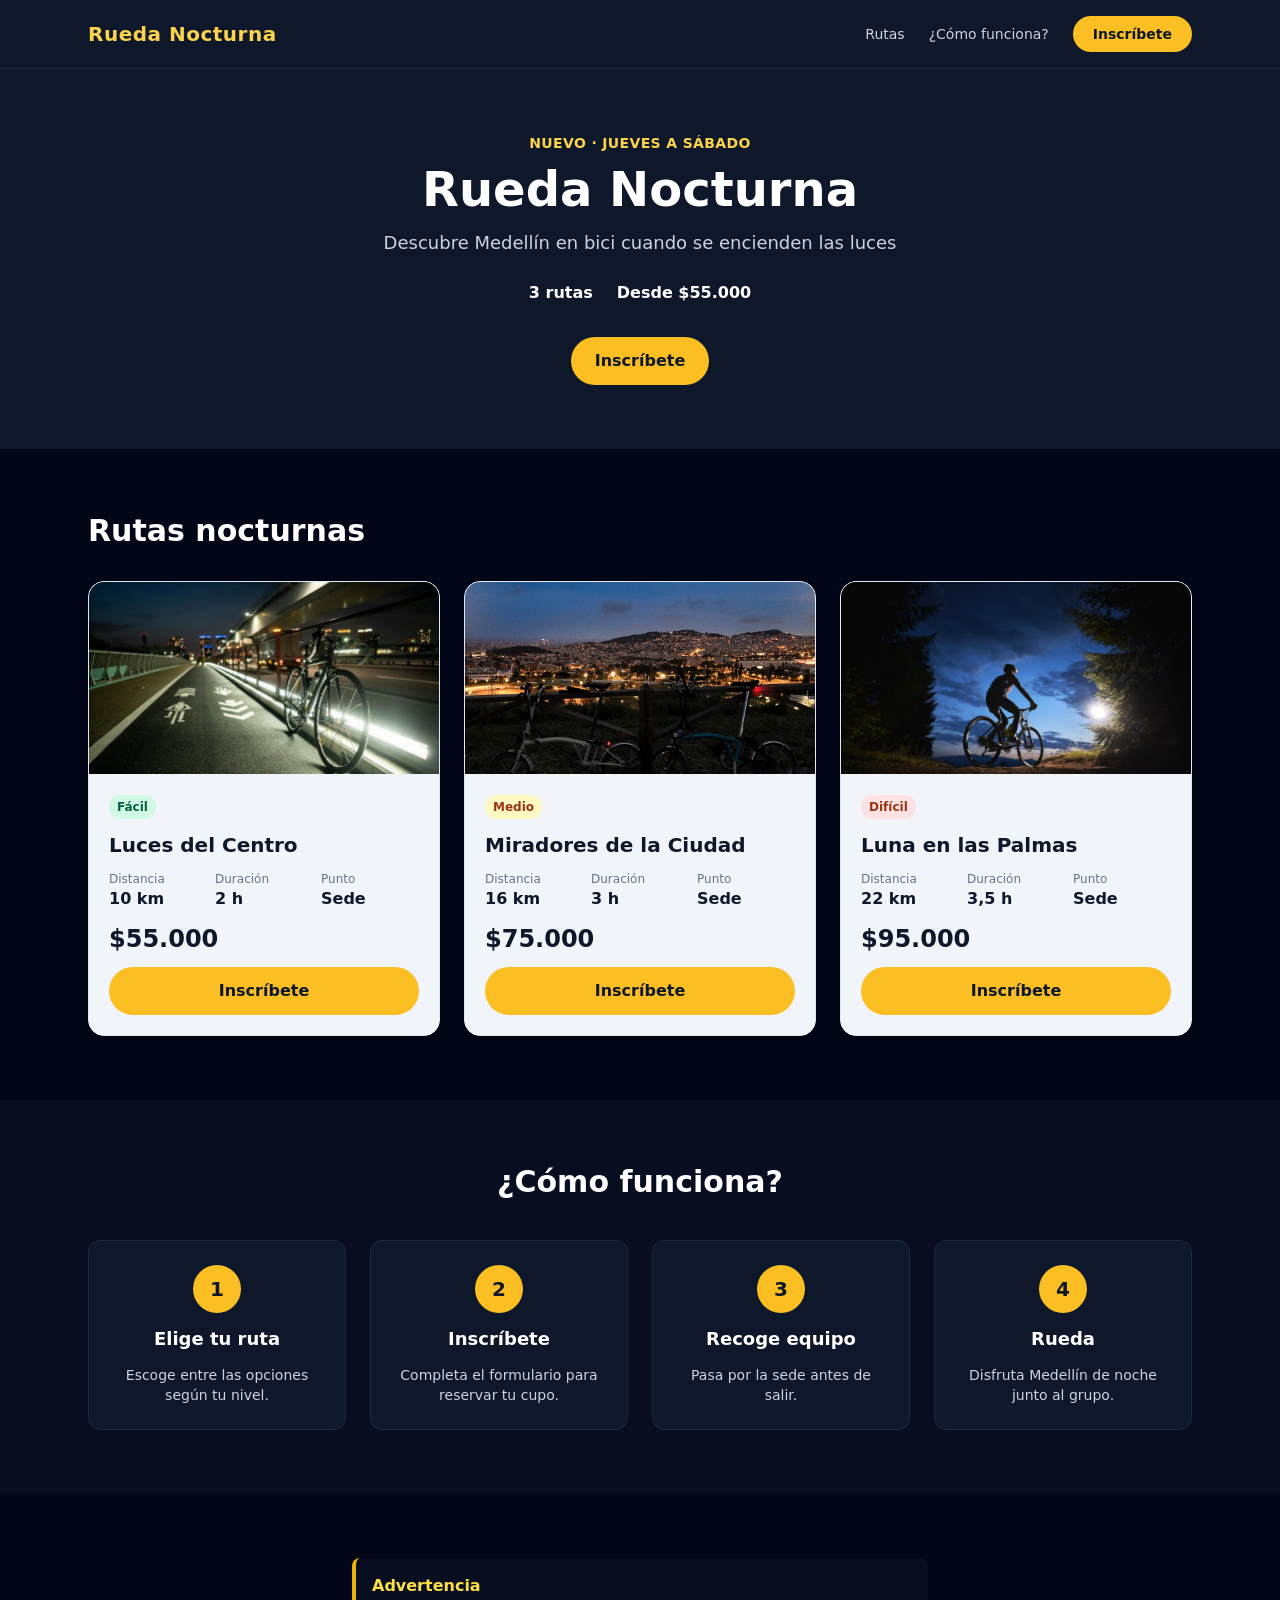
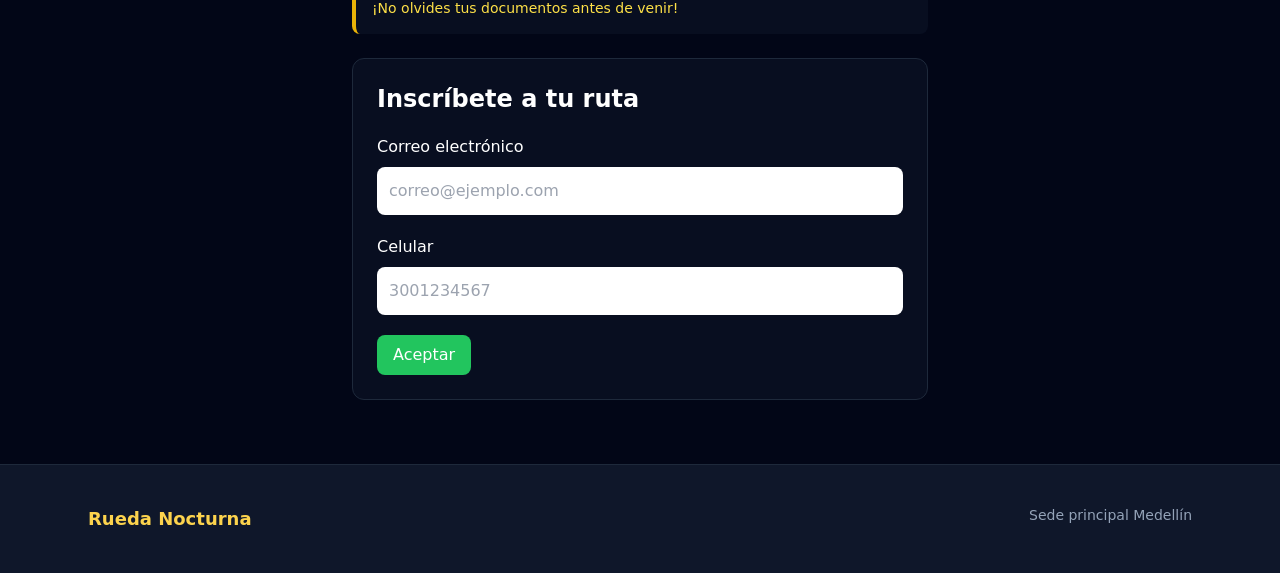
==== nocturna/index.html @ 50d290de "nocturna/index.html con la landing completa en su versión de escritorio." ====
<!DOCTYPE html>
<html lang="es">

<head>
    <meta charset="UTF-8">
    <meta name="viewport" content="width=device-width, initial-scale=1.0">
    <title>Rueda Nocturna · Medellín en bici</title>
    <link href="./src/output.css" rel="stylesheet">
</head>

<body class="bg-slate-950 text-white">
    <header class="bg-slate-900 text-white">
        <nav class="border-b border-slate-800">
            <div class="max-w-6xl mx-auto px-6 py-4 flex justify-between items-center">
                <a href="#" class="text-xl font-bold text-amber-300 tracking-wide">
                    Rueda Nocturna
                </a>
                <div class="flex items-center gap-6">
                    <a href="#rutas" class="text-sm font-medium text-slate-300 hover:text-amber-300">Rutas</a>
                    <a href="#como-funciona" class="text-sm font-medium text-slate-300 hover:text-amber-300">¿Cómo funciona?</a>
                    <a href="#inscripcion" class="bg-amber-400 text-slate-900 text-sm font-semibold px-5 py-2 rounded-full hover:bg-amber-300">Inscríbete</a>
                </div>
            </div>
        </nav>

        <section class="max-w-6xl mx-auto px-6 py-16 text-center">
            <p class="uppercase tracking-wide text-sm text-amber-300 font-semibold">Nuevo · Jueves a sábado</p>
            <h1 class="text-5xl font-bold mt-3">Rueda Nocturna</h1>
            <p class="text-lg text-slate-300 mt-4 max-w-xl mx-auto">
                Descubre Medellín en bici cuando se encienden las luces
            </p>
            <ul class="flex justify-center gap-6 mt-6 font-semibold">
                <li>3 rutas</li>
                <li>Desde $55.000</li>
            </ul>
            <a href="#inscripcion" class="inline-block mt-8 bg-amber-400 text-slate-900 font-semibold px-6 py-3 rounded-full hover:bg-amber-300">
                Inscríbete
            </a>
        </section>
    </header>

    <main>
        <section id="rutas" class="max-w-6xl mx-auto px-6 py-16">
            <h2 class="text-3xl font-bold mb-8">Rutas nocturnas</h2>
            <div class="grid grid-cols-3 gap-6">
                <article class="bg-white border border-slate-200 rounded-2xl shadow-xl overflow-hidden">
                    <img class="w-full h-48 object-cover" src="../assets/dark/luces.jpg" alt="Luces del Centro">
                    <div class="bg-slate-100 p-5 space-y-3">
                        <span class="inline-block bg-emerald-100 text-emerald-800 text-xs font-semibold px-2 py-1 rounded-full">Fácil</span>
                        <h3 class="text-xl font-bold text-slate-900">Luces del Centro</h3>
                        <dl class="grid grid-cols-3 gap-2">
                            <div><dt class="text-xs text-slate-500">Distancia</dt><dd class="font-semibold text-slate-900">10 km</dd></div>
                            <div><dt class="text-xs text-slate-500">Duración</dt><dd class="font-semibold text-slate-900">2 h</dd></div>
                            <div><dt class="text-xs text-slate-500">Punto</dt><dd class="font-semibold text-slate-900">Sede</dd></div>
                        </dl>
                        <p class="text-2xl font-bold text-slate-900">$55.000</p>
                        <a href="#inscripcion" class="block text-center bg-amber-400 text-slate-900 font-semibold py-3 rounded-full hover:bg-amber-300">Inscríbete</a>
                    </div>
                </article>

                <article class="bg-white border border-slate-200 rounded-2xl shadow-xl overflow-hidden">
                    <img class="w-full h-48 object-cover" src="../assets/dark/mirador.jpg" alt="Miradores de la Ciudad">
                    <div class="bg-slate-100 p-5 space-y-3">
                        <span class="inline-block bg-yellow-100 text-orange-800 text-xs font-semibold px-2 py-1 rounded-full">Medio</span>
                        <h3 class="text-xl font-bold text-slate-900">Miradores de la Ciudad</h3>
                        <dl class="grid grid-cols-3 gap-2">
                            <div><dt class="text-xs text-slate-500">Distancia</dt><dd class="font-semibold text-slate-900">16 km</dd></div>
                            <div><dt class="text-xs text-slate-500">Duración</dt><dd class="font-semibold text-slate-900">3 h</dd></div>
                            <div><dt class="text-xs text-slate-500">Punto</dt><dd class="font-semibold text-slate-900">Sede</dd></div>
                        </dl>
                        <p class="text-2xl font-bold text-slate-900">$75.000</p>
                        <a href="#inscripcion" class="block text-center bg-amber-400 text-slate-900 font-semibold py-3 rounded-full hover:bg-amber-300">Inscríbete</a>
                    </div>
                </article>

                <article class="bg-white border border-slate-200 rounded-2xl shadow-xl overflow-hidden">
                    <img class="w-full h-48 object-cover" src="../assets/dark/palma.png" alt="Luna en las Palmas">
                    <div class="bg-slate-100 p-5 space-y-3">
                        <span class="inline-block bg-red-100 text-orange-800 text-xs font-semibold px-2 py-1 rounded-full">Difícil</span>
                        <h3 class="text-xl font-bold text-slate-900">Luna en las Palmas</h3>
                        <dl class="grid grid-cols-3 gap-2">
                            <div><dt class="text-xs text-slate-500">Distancia</dt><dd class="font-semibold text-slate-900">22 km</dd></div>
                            <div><dt class="text-xs text-slate-500">Duración</dt><dd class="font-semibold text-slate-900">3,5 h</dd></div>
                            <div><dt class="text-xs text-slate-500">Punto</dt><dd class="font-semibold text-slate-900">Sede</dd></div>
                        </dl>
                        <p class="text-2xl font-bold text-slate-900">$95.000</p>
                        <a href="#inscripcion" class="block text-center bg-amber-400 text-slate-900 font-semibold py-3 rounded-full hover:bg-amber-300">Inscríbete</a>
                    </div>
                </article>
            </div>
        </section>

        <section id="como-funciona" class="bg-slate-900/50 py-16">
            <div class="max-w-6xl mx-auto px-6">
                <h2 class="text-3xl font-bold mb-10 text-center">¿Cómo funciona?</h2>
                <div class="flex gap-6">
                    <div class="flex-1 flex flex-col items-center text-center gap-3 p-6 bg-slate-900 rounded-xl border border-slate-800">
                        <span class="flex h-12 w-12 items-center justify-center rounded-full bg-amber-400 text-slate-900 font-bold text-xl">1</span>
                        <h3 class="font-semibold text-lg">Elige tu ruta</h3>
                        <p class="text-sm text-slate-300">Escoge entre las opciones según tu nivel.</p>
                    </div>
                    <div class="flex-1 flex flex-col items-center text-center gap-3 p-6 bg-slate-900 rounded-xl border border-slate-800">
                        <span class="flex h-12 w-12 items-center justify-center rounded-full bg-amber-400 text-slate-900 font-bold text-xl">2</span>
                        <h3 class="font-semibold text-lg">Inscríbete</h3>
                        <p class="text-sm text-slate-300">Completa el formulario para reservar tu cupo.</p>
                    </div>
                    <div class="flex-1 flex flex-col items-center text-center gap-3 p-6 bg-slate-900 rounded-xl border border-slate-800">
                        <span class="flex h-12 w-12 items-center justify-center rounded-full bg-amber-400 text-slate-900 font-bold text-xl">3</span>
                        <h3 class="font-semibold text-lg">Recoge equipo</h3>
                        <p class="text-sm text-slate-300">Pasa por la sede antes de salir.</p>
                    </div>
                    <div class="flex-1 flex flex-col items-center text-center gap-3 p-6 bg-slate-900 rounded-xl border border-slate-800">
                        <span class="flex h-12 w-12 items-center justify-center rounded-full bg-amber-400 text-slate-900 font-bold text-xl">4</span>
                        <h3 class="font-semibold text-lg">Rueda</h3>
                        <p class="text-sm text-slate-300">Disfruta Medellín de noche junto al grupo.</p>
                    </div>
                </div>
            </div>
        </section>

        <section id="inscripcion" class="py-16">
            <div class="max-w-6xl mx-auto px-6">
                <div class="max-w-xl mx-auto space-y-6">
                    <div class="bg-slate-900/50 border-l-4 border-yellow-500 text-yellow-300 p-4 rounded-lg">
                        <p class="font-bold">Advertencia</p>
                        <p class="text-sm">¡No olvides tus documentos antes de venir!</p>
                    </div>
                    <form class="rounded-xl bg-slate-900/50 p-6 space-y-5 border border-slate-800">
                        <h2 class="text-2xl font-bold text-white">Inscríbete a tu ruta</h2>
                        <div>
                            <label class="block mb-2 font-medium">Correo electrónico</label>
                            <input type="email" placeholder="correo@ejemplo.com" class="w-full rounded-lg bg-white p-3 text-slate-950">
                        </div>
                        <div>
                            <label class="block mb-2 font-medium">Celular</label>
                            <input type="tel" placeholder="3001234567" class="w-full rounded-lg bg-white p-3 text-slate-950">
                        </div>
                        <button type="submit" class="bg-green-500 text-white px-4 py-2 rounded-lg hover:bg-green-600">Aceptar</button>
                    </form>
                </div>
            </div>
        </section>
    </main>

    <footer class="bg-slate-900 border-t border-slate-800">
        <div class="max-w-6xl mx-auto px-6 py-10 flex justify-between">
            <div><p class="text-lg font-bold text-amber-300">Rueda Nocturna</p></div>
            <div><p class="text-sm text-slate-400">Sede principal Medellín</p></div>
        </div>
    </footer>
</body>
</html>
---- nocturna/src/output.css ----
*, ::before, ::after {
  --tw-border-spacing-x: 0;
  --tw-border-spacing-y: 0;
  --tw-translate-x: 0;
  --tw-translate-y: 0;
  --tw-rotate: 0;
  --tw-skew-x: 0;
  --tw-skew-y: 0;
  --tw-scale-x: 1;
  --tw-scale-y: 1;
  --tw-pan-x:  ;
  --tw-pan-y:  ;
  --tw-pinch-zoom:  ;
  --tw-scroll-snap-strictness: proximity;
  --tw-gradient-from-position:  ;
  --tw-gradient-via-position:  ;
  --tw-gradient-to-position:  ;
  --tw-ordinal:  ;
  --tw-slashed-zero:  ;
  --tw-numeric-figure:  ;
  --tw-numeric-spacing:  ;
  --tw-numeric-fraction:  ;
  --tw-ring-inset:  ;
  --tw-ring-offset-width: 0px;
  --tw-ring-offset-color: #fff;
  --tw-ring-color: rgb(59 130 246 / 0.5);
  --tw-ring-offset-shadow: 0 0 #0000;
  --tw-ring-shadow: 0 0 #0000;
  --tw-shadow: 0 0 #0000;
  --tw-shadow-colored: 0 0 #0000;
  --tw-blur:  ;
  --tw-brightness:  ;
  --tw-contrast:  ;
  --tw-grayscale:  ;
  --tw-hue-rotate:  ;
  --tw-invert:  ;
  --tw-saturate:  ;
  --tw-sepia:  ;
  --tw-drop-shadow:  ;
  --tw-backdrop-blur:  ;
  --tw-backdrop-brightness:  ;
  --tw-backdrop-contrast:  ;
  --tw-backdrop-grayscale:  ;
  --tw-backdrop-hue-rotate:  ;
  --tw-backdrop-invert:  ;
  --tw-backdrop-opacity:  ;
  --tw-backdrop-saturate:  ;
  --tw-backdrop-sepia:  ;
  --tw-contain-size:  ;
  --tw-contain-layout:  ;
  --tw-contain-paint:  ;
  --tw-contain-style:  ;
}

::backdrop {
  --tw-border-spacing-x: 0;
  --tw-border-spacing-y: 0;
  --tw-translate-x: 0;
  --tw-translate-y: 0;
  --tw-rotate: 0;
  --tw-skew-x: 0;
  --tw-skew-y: 0;
  --tw-scale-x: 1;
  --tw-scale-y: 1;
  --tw-pan-x:  ;
  --tw-pan-y:  ;
  --tw-pinch-zoom:  ;
  --tw-scroll-snap-strictness: proximity;
  --tw-gradient-from-position:  ;
  --tw-gradient-via-position:  ;
  --tw-gradient-to-position:  ;
  --tw-ordinal:  ;
  --tw-slashed-zero:  ;
  --tw-numeric-figure:  ;
  --tw-numeric-spacing:  ;
  --tw-numeric-fraction:  ;
  --tw-ring-inset:  ;
  --tw-ring-offset-width: 0px;
  --tw-ring-offset-color: #fff;
  --tw-ring-color: rgb(59 130 246 / 0.5);
  --tw-ring-offset-shadow: 0 0 #0000;
  --tw-ring-shadow: 0 0 #0000;
  --tw-shadow: 0 0 #0000;
  --tw-shadow-colored: 0 0 #0000;
  --tw-blur:  ;
  --tw-brightness:  ;
  --tw-contrast:  ;
  --tw-grayscale:  ;
  --tw-hue-rotate:  ;
  --tw-invert:  ;
  --tw-saturate:  ;
  --tw-sepia:  ;
  --tw-drop-shadow:  ;
  --tw-backdrop-blur:  ;
  --tw-backdrop-brightness:  ;
  --tw-backdrop-contrast:  ;
  --tw-backdrop-grayscale:  ;
  --tw-backdrop-hue-rotate:  ;
  --tw-backdrop-invert:  ;
  --tw-backdrop-opacity:  ;
  --tw-backdrop-saturate:  ;
  --tw-backdrop-sepia:  ;
  --tw-contain-size:  ;
  --tw-contain-layout:  ;
  --tw-contain-paint:  ;
  --tw-contain-style:  ;
}

/*
! tailwindcss v3.4.19 | MIT License | https://tailwindcss.com
*/

/*
1. Prevent padding and border from affecting element width. (https://github.com/mozdevs/cssremedy/issues/4)
2. Allow adding a border to an element by just adding a border-width. (https://github.com/tailwindcss/tailwindcss/pull/116)
*/

*,
::before,
::after {
  box-sizing: border-box;
  /* 1 */
  border-width: 0;
  /* 2 */
  border-style: solid;
  /* 2 */
  border-color: #e5e7eb;
  /* 2 */
}

::before,
::after {
  --tw-content: '';
}

/*
1. Use a consistent sensible line-height in all browsers.
2. Prevent adjustments of font size after orientation changes in iOS.
3. Use a more readable tab size.
4. Use the user's configured `sans` font-family by default.
5. Use the user's configured `sans` font-feature-settings by default.
6. Use the user's configured `sans` font-variation-settings by default.
7. Disable tap highlights on iOS
*/

html,
:host {
  line-height: 1.5;
  /* 1 */
  -webkit-text-size-adjust: 100%;
  /* 2 */
  -moz-tab-size: 4;
  /* 3 */
  -o-tab-size: 4;
     tab-size: 4;
  /* 3 */
  font-family: ui-sans-serif, system-ui, sans-serif, "Apple Color Emoji", "Segoe UI Emoji", "Segoe UI Symbol", "Noto Color Emoji";
  /* 4 */
  font-feature-settings: normal;
  /* 5 */
  font-variation-settings: normal;
  /* 6 */
  -webkit-tap-highlight-color: transparent;
  /* 7 */
}

/*
1. Remove the margin in all browsers.
2. Inherit line-height from `html` so users can set them as a class directly on the `html` element.
*/

body {
  margin: 0;
  /* 1 */
  line-height: inherit;
  /* 2 */
}

/*
1. Add the correct height in Firefox.
2. Correct the inheritance of border color in Firefox. (https://bugzilla.mozilla.org/show_bug.cgi?id=190655)
3. Ensure horizontal rules are visible by default.
*/

hr {
  height: 0;
  /* 1 */
  color: inherit;
  /* 2 */
  border-top-width: 1px;
  /* 3 */
}

/*
Add the correct text decoration in Chrome, Edge, and Safari.
*/

abbr:where([title]) {
  -webkit-text-decoration: underline dotted;
          text-decoration: underline dotted;
}

/*
Remove the default font size and weight for headings.
*/

h1,
h2,
h3,
h4,
h5,
h6 {
  font-size: inherit;
  font-weight: inherit;
}

/*
Reset links to optimize for opt-in styling instead of opt-out.
*/

a {
  color: inherit;
  text-decoration: inherit;
}

/*
Add the correct font weight in Edge and Safari.
*/

b,
strong {
  font-weight: bolder;
}

/*
1. Use the user's configured `mono` font-family by default.
2. Use the user's configured `mono` font-feature-settings by default.
3. Use the user's configured `mono` font-variation-settings by default.
4. Correct the odd `em` font sizing in all browsers.
*/

code,
kbd,
samp,
pre {
  font-family: ui-monospace, SFMono-Regular, Menlo, Monaco, Consolas, "Liberation Mono", "Courier New", monospace;
  /* 1 */
  font-feature-settings: normal;
  /* 2 */
  font-variation-settings: normal;
  /* 3 */
  font-size: 1em;
  /* 4 */
}

/*
Add the correct font size in all browsers.
*/

small {
  font-size: 80%;
}

/*
Prevent `sub` and `sup` elements from affecting the line height in all browsers.
*/

sub,
sup {
  font-size: 75%;
  line-height: 0;
  position: relative;
  vertical-align: baseline;
}

sub {
  bottom: -0.25em;
}

sup {
  top: -0.5em;
}

/*
1. Remove text indentation from table contents in Chrome and Safari. (https://bugs.chromium.org/p/chromium/issues/detail?id=999088, https://bugs.webkit.org/show_bug.cgi?id=201297)
2. Correct table border color inheritance in all Chrome and Safari. (https://bugs.chromium.org/p/chromium/issues/detail?id=935729, https://bugs.webkit.org/show_bug.cgi?id=195016)
3. Remove gaps between table borders by default.
*/

table {
  text-indent: 0;
  /* 1 */
  border-color: inherit;
  /* 2 */
  border-collapse: collapse;
  /* 3 */
}

/*
1. Change the font styles in all browsers.
2. Remove the margin in Firefox and Safari.
3. Remove default padding in all browsers.
*/

button,
input,
optgroup,
select,
textarea {
  font-family: inherit;
  /* 1 */
  font-feature-settings: inherit;
  /* 1 */
  font-variation-settings: inherit;
  /* 1 */
  font-size: 100%;
  /* 1 */
  font-weight: inherit;
  /* 1 */
  line-height: inherit;
  /* 1 */
  letter-spacing: inherit;
  /* 1 */
  color: inherit;
  /* 1 */
  margin: 0;
  /* 2 */
  padding: 0;
  /* 3 */
}

/*
Remove the inheritance of text transform in Edge and Firefox.
*/

button,
select {
  text-transform: none;
}

/*
1. Correct the inability to style clickable types in iOS and Safari.
2. Remove default button styles.
*/

button,
input:where([type='button']),
input:where([type='reset']),
input:where([type='submit']) {
  -webkit-appearance: button;
  /* 1 */
  background-color: transparent;
  /* 2 */
  background-image: none;
  /* 2 */
}

/*
Use the modern Firefox focus style for all focusable elements.
*/

:-moz-focusring {
  outline: auto;
}

/*
Remove the additional `:invalid` styles in Firefox. (https://github.com/mozilla/gecko-dev/blob/2f9eacd9d3d995c937b4251a5557d95d494c9be1/layout/style/res/forms.css#L728-L737)
*/

:-moz-ui-invalid {
  box-shadow: none;
}

/*
Add the correct vertical alignment in Chrome and Firefox.
*/

progress {
  vertical-align: baseline;
}

/*
Correct the cursor style of increment and decrement buttons in Safari.
*/

::-webkit-inner-spin-button,
::-webkit-outer-spin-button {
  height: auto;
}

/*
1. Correct the odd appearance in Chrome and Safari.
2. Correct the outline style in Safari.
*/

[type='search'] {
  -webkit-appearance: textfield;
  /* 1 */
  outline-offset: -2px;
  /* 2 */
}

/*
Remove the inner padding in Chrome and Safari on macOS.
*/

::-webkit-search-decoration {
  -webkit-appearance: none;
}

/*
1. Correct the inability to style clickable types in iOS and Safari.
2. Change font properties to `inherit` in Safari.
*/

::-webkit-file-upload-button {
  -webkit-appearance: button;
  /* 1 */
  font: inherit;
  /* 2 */
}

/*
Add the correct display in Chrome and Safari.
*/

summary {
  display: list-item;
}

/*
Removes the default spacing and border for appropriate elements.
*/

blockquote,
dl,
dd,
h1,
h2,
h3,
h4,
h5,
h6,
hr,
figure,
p,
pre {
  margin: 0;
}

fieldset {
  margin: 0;
  padding: 0;
}

legend {
  padding: 0;
}

ol,
ul,
menu {
  list-style: none;
  margin: 0;
  padding: 0;
}

/*
Reset default styling for dialogs.
*/

dialog {
  padding: 0;
}

/*
Prevent resizing textareas horizontally by default.
*/

textarea {
  resize: vertical;
}

/*
1. Reset the default placeholder opacity in Firefox. (https://github.com/tailwindlabs/tailwindcss/issues/3300)
2. Set the default placeholder color to the user's configured gray 400 color.
*/

input::-moz-placeholder, textarea::-moz-placeholder {
  opacity: 1;
  /* 1 */
  color: #9ca3af;
  /* 2 */
}

input::placeholder,
textarea::placeholder {
  opacity: 1;
  /* 1 */
  color: #9ca3af;
  /* 2 */
}

/*
Set the default cursor for buttons.
*/

button,
[role="button"] {
  cursor: pointer;
}

/*
Make sure disabled buttons don't get the pointer cursor.
*/

:disabled {
  cursor: default;
}

/*
1. Make replaced elements `display: block` by default. (https://github.com/mozdevs/cssremedy/issues/14)
2. Add `vertical-align: middle` to align replaced elements more sensibly by default. (https://github.com/jensimmons/cssremedy/issues/14#issuecomment-634934210)
   This can trigger a poorly considered lint error in some tools but is included by design.
*/

img,
svg,
video,
canvas,
audio,
iframe,
embed,
object {
  display: block;
  /* 1 */
  vertical-align: middle;
  /* 2 */
}

/*
Constrain images and videos to the parent width and preserve their intrinsic aspect ratio. (https://github.com/mozdevs/cssremedy/issues/14)
*/

img,
video {
  max-width: 100%;
  height: auto;
}

/* Make elements with the HTML hidden attribute stay hidden by default */

[hidden]:where(:not([hidden="until-found"])) {
  display: none;
}

.visible {
  visibility: visible;
}

.mx-auto {
  margin-left: auto;
  margin-right: auto;
}

.mb-2 {
  margin-bottom: 0.5rem;
}

.mt-2 {
  margin-top: 0.5rem;
}

.mt-3 {
  margin-top: 0.75rem;
}

.mt-4 {
  margin-top: 1rem;
}

.mt-6 {
  margin-top: 1.5rem;
}

.mt-8 {
  margin-top: 2rem;
}

.mb-10 {
  margin-bottom: 2.5rem;
}

.mb-8 {
  margin-bottom: 2rem;
}

.block {
  display: block;
}

.inline-block {
  display: inline-block;
}

.flex {
  display: flex;
}

.grid {
  display: grid;
}

.hidden {
  display: none;
}

.h-48 {
  height: 12rem;
}

.h-12 {
  height: 3rem;
}

.w-full {
  width: 100%;
}

.w-12 {
  width: 3rem;
}

.max-w-5xl {
  max-width: 64rem;
}

.max-w-sm {
  max-width: 24rem;
}

.max-w-xl {
  max-width: 36rem;
}

.max-w-6xl {
  max-width: 72rem;
}

.flex-1 {
  flex: 1 1 0%;
}

.shrink-0 {
  flex-shrink: 0;
}

.grid-cols-1 {
  grid-template-columns: repeat(1, minmax(0, 1fr));
}

.grid-cols-3 {
  grid-template-columns: repeat(3, minmax(0, 1fr));
}

.flex-row {
  flex-direction: row;
}

.flex-col {
  flex-direction: column;
}

.flex-wrap {
  flex-wrap: wrap;
}

.items-start {
  align-items: flex-start;
}

.items-center {
  align-items: center;
}

.justify-center {
  justify-content: center;
}

.justify-between {
  justify-content: space-between;
}

.gap-2 {
  gap: 0.5rem;
}

.gap-3 {
  gap: 0.75rem;
}

.gap-4 {
  gap: 1rem;
}

.gap-6 {
  gap: 1.5rem;
}

.gap-8 {
  gap: 2rem;
}

.space-y-12 > :not([hidden]) ~ :not([hidden]) {
  --tw-space-y-reverse: 0;
  margin-top: calc(3rem * calc(1 - var(--tw-space-y-reverse)));
  margin-bottom: calc(3rem * var(--tw-space-y-reverse));
}

.space-y-3 > :not([hidden]) ~ :not([hidden]) {
  --tw-space-y-reverse: 0;
  margin-top: calc(0.75rem * calc(1 - var(--tw-space-y-reverse)));
  margin-bottom: calc(0.75rem * var(--tw-space-y-reverse));
}

.space-y-4 > :not([hidden]) ~ :not([hidden]) {
  --tw-space-y-reverse: 0;
  margin-top: calc(1rem * calc(1 - var(--tw-space-y-reverse)));
  margin-bottom: calc(1rem * var(--tw-space-y-reverse));
}

.space-y-5 > :not([hidden]) ~ :not([hidden]) {
  --tw-space-y-reverse: 0;
  margin-top: calc(1.25rem * calc(1 - var(--tw-space-y-reverse)));
  margin-bottom: calc(1.25rem * var(--tw-space-y-reverse));
}

.space-y-6 > :not([hidden]) ~ :not([hidden]) {
  --tw-space-y-reverse: 0;
  margin-top: calc(1.5rem * calc(1 - var(--tw-space-y-reverse)));
  margin-bottom: calc(1.5rem * var(--tw-space-y-reverse));
}

.overflow-hidden {
  overflow: hidden;
}

.scroll-smooth {
  scroll-behavior: smooth;
}

.rounded-2xl {
  border-radius: 1rem;
}

.rounded-full {
  border-radius: 9999px;
}

.rounded-lg {
  border-radius: 0.5rem;
}

.rounded-xl {
  border-radius: 0.75rem;
}

.border {
  border-width: 1px;
}

.border-b-2 {
  border-bottom-width: 2px;
}

.border-l-4 {
  border-left-width: 4px;
}

.border-b {
  border-bottom-width: 1px;
}

.border-t {
  border-top-width: 1px;
}

.border-blue-500 {
  --tw-border-opacity: 1;
  border-color: rgb(59 130 246 / var(--tw-border-opacity, 1));
}

.border-green-500 {
  --tw-border-opacity: 1;
  border-color: rgb(34 197 94 / var(--tw-border-opacity, 1));
}

.border-slate-200 {
  --tw-border-opacity: 1;
  border-color: rgb(226 232 240 / var(--tw-border-opacity, 1));
}

.border-slate-800 {
  --tw-border-opacity: 1;
  border-color: rgb(30 41 59 / var(--tw-border-opacity, 1));
}

.border-yellow-500 {
  --tw-border-opacity: 1;
  border-color: rgb(234 179 8 / var(--tw-border-opacity, 1));
}

.bg-amber-400 {
  --tw-bg-opacity: 1;
  background-color: rgb(251 191 36 / var(--tw-bg-opacity, 1));
}

.bg-blue-500 {
  --tw-bg-opacity: 1;
  background-color: rgb(59 130 246 / var(--tw-bg-opacity, 1));
}

.bg-emerald-100 {
  --tw-bg-opacity: 1;
  background-color: rgb(209 250 229 / var(--tw-bg-opacity, 1));
}

.bg-green-500 {
  --tw-bg-opacity: 1;
  background-color: rgb(34 197 94 / var(--tw-bg-opacity, 1));
}

.bg-red-100 {
  --tw-bg-opacity: 1;
  background-color: rgb(254 226 226 / var(--tw-bg-opacity, 1));
}

.bg-red-500 {
  --tw-bg-opacity: 1;
  background-color: rgb(239 68 68 / var(--tw-bg-opacity, 1));
}

.bg-slate-100 {
  --tw-bg-opacity: 1;
  background-color: rgb(241 245 249 / var(--tw-bg-opacity, 1));
}

.bg-slate-900 {
  --tw-bg-opacity: 1;
  background-color: rgb(15 23 42 / var(--tw-bg-opacity, 1));
}

.bg-slate-900\/50 {
  background-color: rgb(15 23 42 / 0.5);
}

.bg-slate-950 {
  --tw-bg-opacity: 1;
  background-color: rgb(2 6 23 / var(--tw-bg-opacity, 1));
}

.bg-white {
  --tw-bg-opacity: 1;
  background-color: rgb(255 255 255 / var(--tw-bg-opacity, 1));
}

.bg-yellow-100 {
  --tw-bg-opacity: 1;
  background-color: rgb(254 249 195 / var(--tw-bg-opacity, 1));
}

.object-cover {
  -o-object-fit: cover;
     object-fit: cover;
}

.p-3 {
  padding: 0.75rem;
}

.p-4 {
  padding: 1rem;
}

.p-5 {
  padding: 1.25rem;
}

.p-6 {
  padding: 1.5rem;
}

.px-2 {
  padding-left: 0.5rem;
  padding-right: 0.5rem;
}

.px-4 {
  padding-left: 1rem;
  padding-right: 1rem;
}

.px-5 {
  padding-left: 1.25rem;
  padding-right: 1.25rem;
}

.px-6 {
  padding-left: 1.5rem;
  padding-right: 1.5rem;
}

.py-1 {
  padding-top: 0.25rem;
  padding-bottom: 0.25rem;
}

.py-12 {
  padding-top: 3rem;
  padding-bottom: 3rem;
}

.py-16 {
  padding-top: 4rem;
  padding-bottom: 4rem;
}

.py-2 {
  padding-top: 0.5rem;
  padding-bottom: 0.5rem;
}

.py-3 {
  padding-top: 0.75rem;
  padding-bottom: 0.75rem;
}

.py-4 {
  padding-top: 1rem;
  padding-bottom: 1rem;
}

.py-10 {
  padding-top: 2.5rem;
  padding-bottom: 2.5rem;
}

.pb-2 {
  padding-bottom: 0.5rem;
}

.text-center {
  text-align: center;
}

.text-2xl {
  font-size: 1.5rem;
  line-height: 2rem;
}

.text-4xl {
  font-size: 2.25rem;
  line-height: 2.5rem;
}

.text-lg {
  font-size: 1.125rem;
  line-height: 1.75rem;
}

.text-sm {
  font-size: 0.875rem;
  line-height: 1.25rem;
}

.text-xl {
  font-size: 1.25rem;
  line-height: 1.75rem;
}

.text-xs {
  font-size: 0.75rem;
  line-height: 1rem;
}

.text-3xl {
  font-size: 1.875rem;
  line-height: 2.25rem;
}

.text-base {
  font-size: 1rem;
  line-height: 1.5rem;
}

.text-5xl {
  font-size: 3rem;
  line-height: 1;
}

.font-bold {
  font-weight: 700;
}

.font-medium {
  font-weight: 500;
}

.font-semibold {
  font-weight: 600;
}

.uppercase {
  text-transform: uppercase;
}

.leading-relaxed {
  line-height: 1.625;
}

.tracking-wide {
  letter-spacing: 0.025em;
}

.text-amber-300 {
  --tw-text-opacity: 1;
  color: rgb(252 211 77 / var(--tw-text-opacity, 1));
}

.text-blue-300 {
  --tw-text-opacity: 1;
  color: rgb(147 197 253 / var(--tw-text-opacity, 1));
}

.text-emerald-800 {
  --tw-text-opacity: 1;
  color: rgb(6 95 70 / var(--tw-text-opacity, 1));
}

.text-green-300 {
  --tw-text-opacity: 1;
  color: rgb(134 239 172 / var(--tw-text-opacity, 1));
}

.text-orange-800 {
  --tw-text-opacity: 1;
  color: rgb(154 52 18 / var(--tw-text-opacity, 1));
}

.text-slate-300 {
  --tw-text-opacity: 1;
  color: rgb(203 213 225 / var(--tw-text-opacity, 1));
}

.text-slate-500 {
  --tw-text-opacity: 1;
  color: rgb(100 116 139 / var(--tw-text-opacity, 1));
}

.text-slate-900 {
  --tw-text-opacity: 1;
  color: rgb(15 23 42 / var(--tw-text-opacity, 1));
}

.text-slate-950 {
  --tw-text-opacity: 1;
  color: rgb(2 6 23 / var(--tw-text-opacity, 1));
}

.text-white {
  --tw-text-opacity: 1;
  color: rgb(255 255 255 / var(--tw-text-opacity, 1));
}

.text-yellow-300 {
  --tw-text-opacity: 1;
  color: rgb(253 224 71 / var(--tw-text-opacity, 1));
}

.text-slate-200 {
  --tw-text-opacity: 1;
  color: rgb(226 232 240 / var(--tw-text-opacity, 1));
}

.text-slate-400 {
  --tw-text-opacity: 1;
  color: rgb(148 163 184 / var(--tw-text-opacity, 1));
}

.underline {
  text-decoration-line: underline;
}

.shadow-lg {
  --tw-shadow: 0 10px 15px -3px rgb(0 0 0 / 0.1), 0 4px 6px -4px rgb(0 0 0 / 0.1);
  --tw-shadow-colored: 0 10px 15px -3px var(--tw-shadow-color), 0 4px 6px -4px var(--tw-shadow-color);
  box-shadow: var(--tw-ring-offset-shadow, 0 0 #0000), var(--tw-ring-shadow, 0 0 #0000), var(--tw-shadow);
}

.shadow-md {
  --tw-shadow: 0 4px 6px -1px rgb(0 0 0 / 0.1), 0 2px 4px -2px rgb(0 0 0 / 0.1);
  --tw-shadow-colored: 0 4px 6px -1px var(--tw-shadow-color), 0 2px 4px -2px var(--tw-shadow-color);
  box-shadow: var(--tw-ring-offset-shadow, 0 0 #0000), var(--tw-ring-shadow, 0 0 #0000), var(--tw-shadow);
}

.shadow-sm {
  --tw-shadow: 0 1px 2px 0 rgb(0 0 0 / 0.05);
  --tw-shadow-colored: 0 1px 2px 0 var(--tw-shadow-color);
  box-shadow: var(--tw-ring-offset-shadow, 0 0 #0000), var(--tw-ring-shadow, 0 0 #0000), var(--tw-shadow);
}

.shadow-xl {
  --tw-shadow: 0 20px 25px -5px rgb(0 0 0 / 0.1), 0 8px 10px -6px rgb(0 0 0 / 0.1);
  --tw-shadow-colored: 0 20px 25px -5px var(--tw-shadow-color), 0 8px 10px -6px var(--tw-shadow-color);
  box-shadow: var(--tw-ring-offset-shadow, 0 0 #0000), var(--tw-ring-shadow, 0 0 #0000), var(--tw-shadow);
}

.transition-colors {
  transition-property: color, background-color, border-color, text-decoration-color, fill, stroke;
  transition-timing-function: cubic-bezier(0.4, 0, 0.2, 1);
  transition-duration: 150ms;
}

.transition-shadow {
  transition-property: box-shadow;
  transition-timing-function: cubic-bezier(0.4, 0, 0.2, 1);
  transition-duration: 150ms;
}

.hover\:bg-amber-300:hover {
  --tw-bg-opacity: 1;
  background-color: rgb(252 211 77 / var(--tw-bg-opacity, 1));
}

.hover\:bg-blue-600:hover {
  --tw-bg-opacity: 1;
  background-color: rgb(37 99 235 / var(--tw-bg-opacity, 1));
}

.hover\:bg-green-600:hover {
  --tw-bg-opacity: 1;
  background-color: rgb(22 163 74 / var(--tw-bg-opacity, 1));
}

.hover\:bg-red-600:hover {
  --tw-bg-opacity: 1;
  background-color: rgb(220 38 38 / var(--tw-bg-opacity, 1));
}

.hover\:text-amber-300:hover {
  --tw-text-opacity: 1;
  color: rgb(252 211 77 / var(--tw-text-opacity, 1));
}

.hover\:shadow-xl:hover {
  --tw-shadow: 0 20px 25px -5px rgb(0 0 0 / 0.1), 0 8px 10px -6px rgb(0 0 0 / 0.1);
  --tw-shadow-colored: 0 20px 25px -5px var(--tw-shadow-color), 0 8px 10px -6px var(--tw-shadow-color);
  box-shadow: var(--tw-ring-offset-shadow, 0 0 #0000), var(--tw-ring-shadow, 0 0 #0000), var(--tw-shadow);
}

.hover\:shadow-gray-200:hover {
  --tw-shadow-color: #e5e7eb;
  --tw-shadow: var(--tw-shadow-colored);
}

.hover\:shadow-gray-400:hover {
  --tw-shadow-color: #9ca3af;
  --tw-shadow: var(--tw-shadow-colored);
}

.focus\:outline-none:focus {
  outline: 2px solid transparent;
  outline-offset: 2px;
}

.focus\:outline:focus {
  outline-style: solid;
}

.focus\:outline-4:focus {
  outline-width: 4px;
}

.focus\:outline-amber-300:focus {
  outline-color: #fcd34d;
}

.focus\:ring-2:focus {
  --tw-ring-offset-shadow: var(--tw-ring-inset) 0 0 0 var(--tw-ring-offset-width) var(--tw-ring-offset-color);
  --tw-ring-shadow: var(--tw-ring-inset) 0 0 0 calc(2px + var(--tw-ring-offset-width)) var(--tw-ring-color);
  box-shadow: var(--tw-ring-offset-shadow), var(--tw-ring-shadow), var(--tw-shadow, 0 0 #0000);
}

.focus\:ring-amber-200:focus {
  --tw-ring-opacity: 1;
  --tw-ring-color: rgb(253 230 138 / var(--tw-ring-opacity, 1));
}

.focus\:ring-slate-800:focus {
  --tw-ring-opacity: 1;
  --tw-ring-color: rgb(30 41 59 / var(--tw-ring-opacity, 1));
}

@media (min-width: 640px) {
  .sm\:grid-cols-2 {
    grid-template-columns: repeat(2, minmax(0, 1fr));
  }

  .sm\:flex-row {
    flex-direction: row;
  }

  .sm\:items-center {
    align-items: center;
  }

  .sm\:justify-between {
    justify-content: space-between;
  }

  .sm\:px-8 {
    padding-left: 2rem;
    padding-right: 2rem;
  }

  .sm\:px-6 {
    padding-left: 1.5rem;
    padding-right: 1.5rem;
  }

  .sm\:text-4xl {
    font-size: 2.25rem;
    line-height: 2.5rem;
  }

  .sm\:text-base {
    font-size: 1rem;
    line-height: 1.5rem;
  }

  .sm\:text-lg {
    font-size: 1.125rem;
    line-height: 1.75rem;
  }

  .sm\:text-sm {
    font-size: 0.875rem;
    line-height: 1.25rem;
  }

  .sm\:text-xl {
    font-size: 1.25rem;
    line-height: 1.75rem;
  }
}

@media (min-width: 768px) {
  .md\:inline {
    display: inline;
  }

  .md\:max-w-xs {
    max-width: 20rem;
  }

  .md\:basis-\[calc\(50\%-0\.75rem\)\] {
    flex-basis: calc(50% - 0.75rem);
  }

  .md\:grid-cols-3 {
    grid-template-columns: repeat(3, minmax(0, 1fr));
  }

  .md\:flex-row {
    flex-direction: row;
  }

  .md\:flex-wrap {
    flex-wrap: wrap;
  }

  .md\:gap-6 {
    gap: 1.5rem;
  }

  .md\:py-16 {
    padding-top: 4rem;
    padding-bottom: 4rem;
  }

  .md\:text-6xl {
    font-size: 3.75rem;
    line-height: 1;
  }

  .md\:text-3xl {
    font-size: 1.875rem;
    line-height: 2.25rem;
  }

  .md\:text-5xl {
    font-size: 3rem;
    line-height: 1;
  }
}

@media (min-width: 1024px) {
  .lg\:basis-1\/4 {
    flex-basis: 25%;
  }

  .lg\:grid-cols-3 {
    grid-template-columns: repeat(3, minmax(0, 1fr));
  }

  .lg\:flex-nowrap {
    flex-wrap: nowrap;
  }

  .lg\:py-20 {
    padding-top: 5rem;
    padding-bottom: 5rem;
  }

  .lg\:text-4xl {
    font-size: 2.25rem;
    line-height: 2.5rem;
  }

  .lg\:text-6xl {
    font-size: 3.75rem;
    line-height: 1;
  }
}
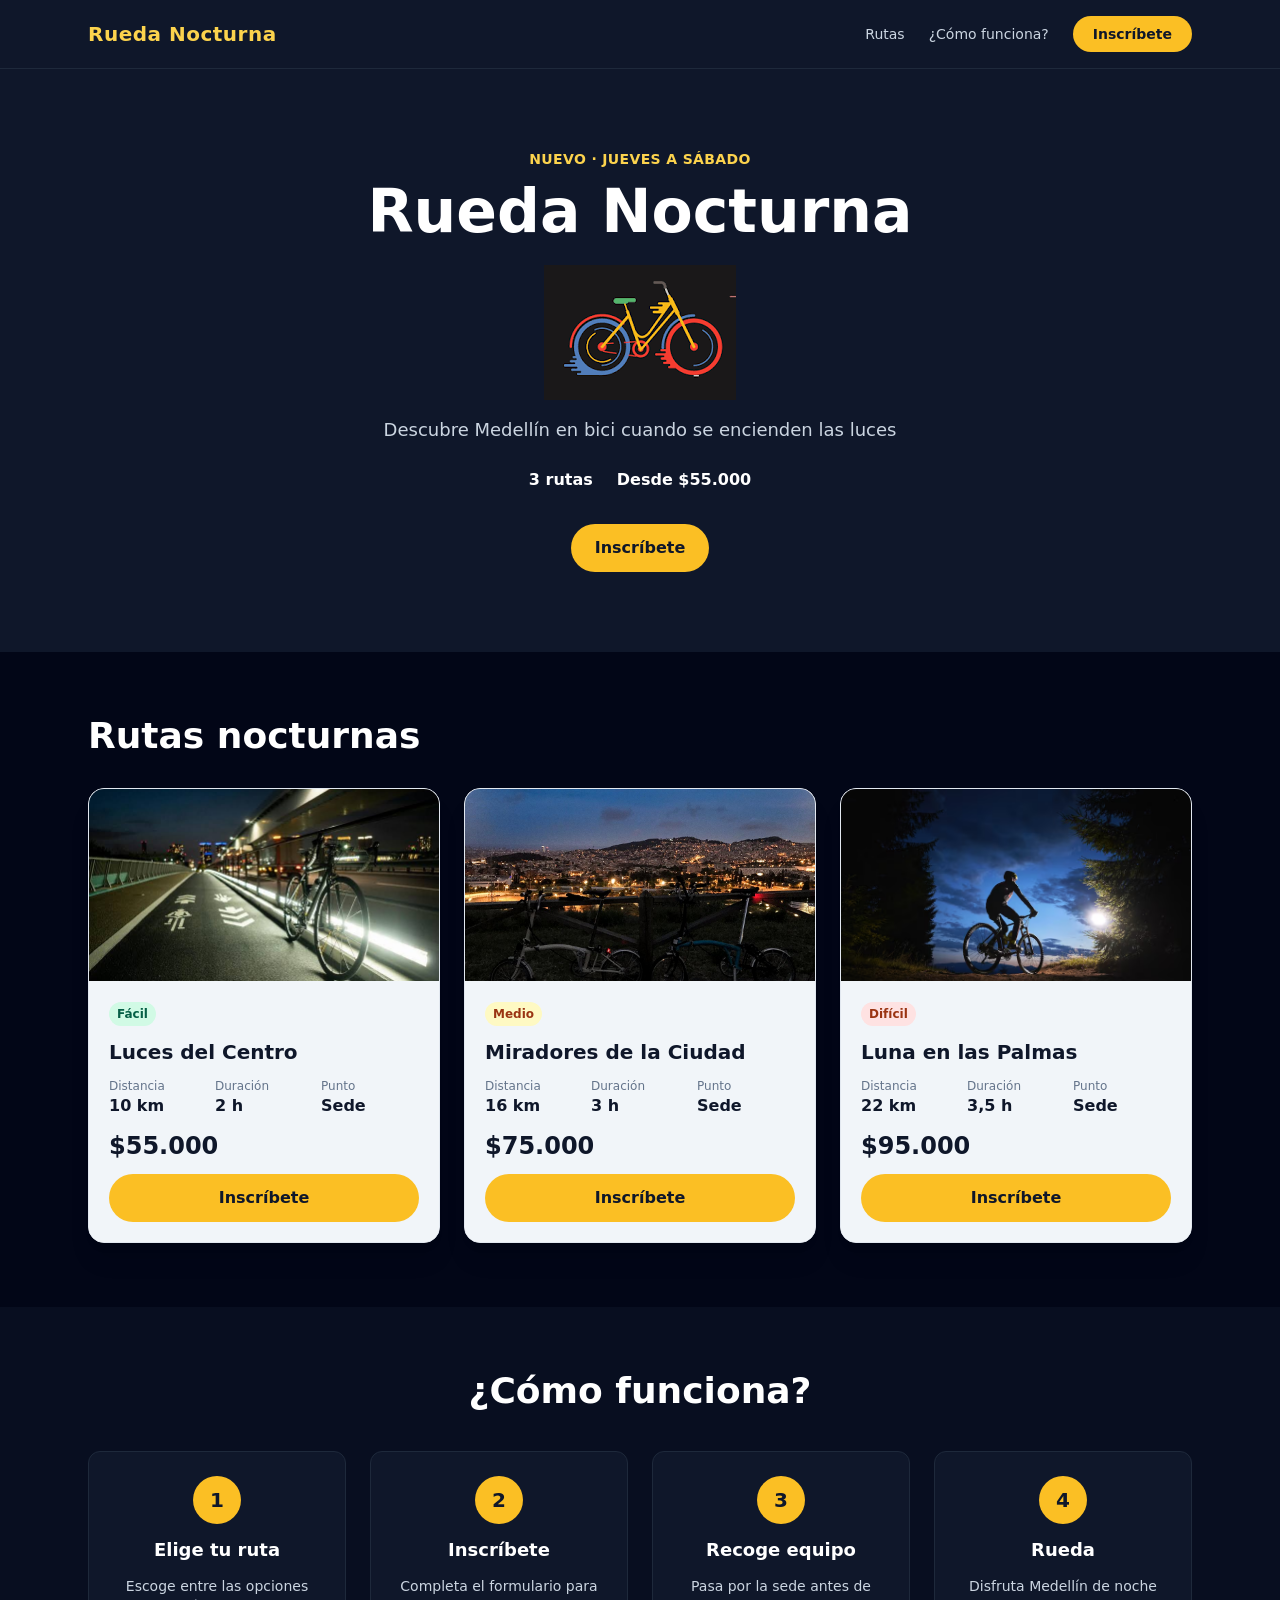
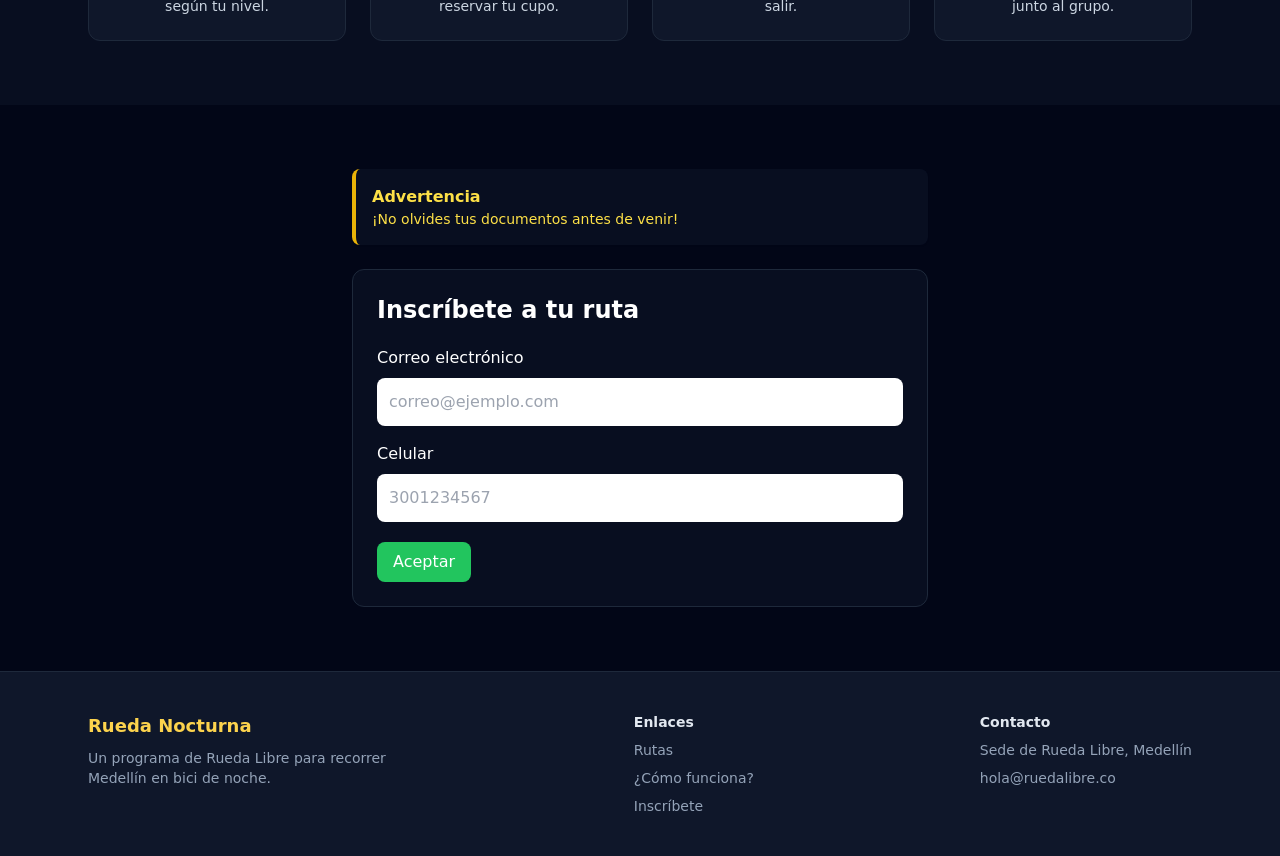
==== commit 15db274a: "Landing responsive en nocturna/index.html." ====
--- a/nocturna/index.html
+++ b/nocturna/index.html
@@ -1,5 +1,5 @@
 <!DOCTYPE html>
-<html lang="es">
+<html lang="es" class="scroll-smooth">
 
 <head>
     <meta charset="UTF-8">
@@ -11,38 +11,50 @@
 <body class="bg-slate-950 text-white">
     <header class="bg-slate-900 text-white">
         <nav class="border-b border-slate-800">
-            <div class="max-w-6xl mx-auto px-6 py-4 flex justify-between items-center">
-                <a href="#" class="text-xl font-bold text-amber-300 tracking-wide">
+            <div class="max-w-6xl mx-auto px-4 sm:px-6 py-4 flex flex-col md:flex-row justify-between items-center gap-4">
+                <a href="#" class="text-lg sm:text-xl font-bold text-amber-300 tracking-wide">
                     Rueda Nocturna
                 </a>
-                <div class="flex items-center gap-6">
-                    <a href="#rutas" class="text-sm font-medium text-slate-300 hover:text-amber-300">Rutas</a>
-                    <a href="#como-funciona" class="text-sm font-medium text-slate-300 hover:text-amber-300">¿Cómo funciona?</a>
-                    <a href="#inscripcion" class="bg-amber-400 text-slate-900 text-sm font-semibold px-5 py-2 rounded-full hover:bg-amber-300">Inscríbete</a>
+                <div class="flex items-center gap-4 md:gap-6">
+                    <a href="#rutas" class="hidden md:inline text-sm font-medium text-slate-300 hover:text-amber-300 transition-colors">
+                        Rutas
+                    </a>
+                    <a href="#como-funciona" class="hidden md:inline text-sm font-medium text-slate-300 hover:text-amber-300 transition-colors">
+                        ¿Cómo funciona?
+                    </a>
+                    <a href="#inscripcion" class="bg-amber-400 text-slate-900 text-sm font-semibold px-5 py-2 rounded-full hover:bg-amber-300 transition-colors">
+                        Inscríbete
+                    </a>
                 </div>
             </div>
         </nav>
 
-        <section class="max-w-6xl mx-auto px-6 py-16 text-center">
-            <p class="uppercase tracking-wide text-sm text-amber-300 font-semibold">Nuevo · Jueves a sábado</p>
-            <h1 class="text-5xl font-bold mt-3">Rueda Nocturna</h1>
-            <p class="text-lg text-slate-300 mt-4 max-w-xl mx-auto">
+        <section class="max-w-6xl mx-auto px-4 sm:px-6 py-12 md:py-16 lg:py-20 text-center">
+            <p class="uppercase tracking-wide text-xs sm:text-sm text-amber-300 font-semibold">Nuevo · Jueves a sábado</p>
+            <h1 class="text-3xl sm:text-4xl md:text-5xl lg:text-6xl font-bold mt-3">Rueda Nocturna</h1>
+            <div class="mt-6 flex justify-center">
+                <img src="../assets/dark/dark.png" alt="Animación Rueda Nocturna" class="w-40 sm:w-48 h-auto object-contain">
+            </div>
+
+            <p class="text-base sm:text-lg text-slate-300 leading-relaxed mt-4 max-w-xl mx-auto">
                 Descubre Medellín en bici cuando se encienden las luces
             </p>
-            <ul class="flex justify-center gap-6 mt-6 font-semibold">
+            <ul class="flex justify-center gap-6 mt-6 text-sm sm:text-base font-semibold">
                 <li>3 rutas</li>
                 <li>Desde $55.000</li>
             </ul>
-            <a href="#inscripcion" class="inline-block mt-8 bg-amber-400 text-slate-900 font-semibold px-6 py-3 rounded-full hover:bg-amber-300">
+            <a href="#inscripcion"
+                class="inline-block mt-8 bg-amber-400 text-slate-900 font-semibold px-6 py-3 rounded-full hover:bg-amber-300 focus:outline-none focus:ring-2 focus:ring-amber-200">
                 Inscríbete
             </a>
         </section>
     </header>
 
     <main>
-        <section id="rutas" class="max-w-6xl mx-auto px-6 py-16">
-            <h2 class="text-3xl font-bold mb-8">Rutas nocturnas</h2>
-            <div class="grid grid-cols-3 gap-6">
+        <section id="rutas" class="max-w-6xl mx-auto px-4 sm:px-6 py-12 md:py-16">
+            <h2 class="text-2xl md:text-3xl lg:text-4xl font-bold mb-8">Rutas nocturnas</h2>
+
+            <div class="grid grid-cols-1 sm:grid-cols-2 lg:grid-cols-3 gap-6">
                 <article class="bg-white border border-slate-200 rounded-2xl shadow-xl overflow-hidden">
                     <img class="w-full h-48 object-cover" src="../assets/dark/luces.jpg" alt="Luces del Centro">
                     <div class="bg-slate-100 p-5 space-y-3">
@@ -90,27 +102,27 @@
             </div>
         </section>
 
-        <section id="como-funciona" class="bg-slate-900/50 py-16">
-            <div class="max-w-6xl mx-auto px-6">
-                <h2 class="text-3xl font-bold mb-10 text-center">¿Cómo funciona?</h2>
-                <div class="flex gap-6">
-                    <div class="flex-1 flex flex-col items-center text-center gap-3 p-6 bg-slate-900 rounded-xl border border-slate-800">
-                        <span class="flex h-12 w-12 items-center justify-center rounded-full bg-amber-400 text-slate-900 font-bold text-xl">1</span>
+        <section id="como-funciona" class="bg-slate-900/50 py-12 md:py-16">
+            <div class="max-w-6xl mx-auto px-4 sm:px-6">
+                <h2 class="text-2xl md:text-3xl lg:text-4xl font-bold mb-10 text-center">¿Cómo funciona?</h2>
+                <div class="flex flex-col md:flex-row md:flex-wrap lg:flex-nowrap gap-6">
+                    <div class="flex-1 md:basis-[calc(50%-0.75rem)] lg:basis-1/4 flex flex-col items-center text-center gap-3 p-6 bg-slate-900 rounded-xl border border-slate-800">
+                        <span class="flex h-12 w-12 shrink-0 items-center justify-center rounded-full bg-amber-400 text-slate-900 font-bold text-xl">1</span>
                         <h3 class="font-semibold text-lg">Elige tu ruta</h3>
                         <p class="text-sm text-slate-300">Escoge entre las opciones según tu nivel.</p>
                     </div>
-                    <div class="flex-1 flex flex-col items-center text-center gap-3 p-6 bg-slate-900 rounded-xl border border-slate-800">
-                        <span class="flex h-12 w-12 items-center justify-center rounded-full bg-amber-400 text-slate-900 font-bold text-xl">2</span>
+                    <div class="flex-1 md:basis-[calc(50%-0.75rem)] lg:basis-1/4 flex flex-col items-center text-center gap-3 p-6 bg-slate-900 rounded-xl border border-slate-800">
+                        <span class="flex h-12 w-12 shrink-0 items-center justify-center rounded-full bg-amber-400 text-slate-900 font-bold text-xl">2</span>
                         <h3 class="font-semibold text-lg">Inscríbete</h3>
                         <p class="text-sm text-slate-300">Completa el formulario para reservar tu cupo.</p>
                     </div>
-                    <div class="flex-1 flex flex-col items-center text-center gap-3 p-6 bg-slate-900 rounded-xl border border-slate-800">
-                        <span class="flex h-12 w-12 items-center justify-center rounded-full bg-amber-400 text-slate-900 font-bold text-xl">3</span>
+                    <div class="flex-1 md:basis-[calc(50%-0.75rem)] lg:basis-1/4 flex flex-col items-center text-center gap-3 p-6 bg-slate-900 rounded-xl border border-slate-800">
+                        <span class="flex h-12 w-12 shrink-0 items-center justify-center rounded-full bg-amber-400 text-slate-900 font-bold text-xl">3</span>
                         <h3 class="font-semibold text-lg">Recoge equipo</h3>
                         <p class="text-sm text-slate-300">Pasa por la sede antes de salir.</p>
                     </div>
-                    <div class="flex-1 flex flex-col items-center text-center gap-3 p-6 bg-slate-900 rounded-xl border border-slate-800">
-                        <span class="flex h-12 w-12 items-center justify-center rounded-full bg-amber-400 text-slate-900 font-bold text-xl">4</span>
+                    <div class="flex-1 md:basis-[calc(50%-0.75rem)] lg:basis-1/4 flex flex-col items-center text-center gap-3 p-6 bg-slate-900 rounded-xl border border-slate-800">
+                        <span class="flex h-12 w-12 shrink-0 items-center justify-center rounded-full bg-amber-400 text-slate-900 font-bold text-xl">4</span>
                         <h3 class="font-semibold text-lg">Rueda</h3>
                         <p class="text-sm text-slate-300">Disfruta Medellín de noche junto al grupo.</p>
                     </div>
@@ -118,24 +130,28 @@
             </div>
         </section>
 
-        <section id="inscripcion" class="py-16">
-            <div class="max-w-6xl mx-auto px-6">
+        <section id="inscripcion" class="py-12 md:py-16">
+            <div class="max-w-6xl mx-auto px-4 sm:px-6">
                 <div class="max-w-xl mx-auto space-y-6">
-                    <div class="bg-slate-900/50 border-l-4 border-yellow-500 text-yellow-300 p-4 rounded-lg">
+                    <div class="bg-slate-900/50 border-l-4 border-yellow-500 text-yellow-300 p-4 rounded-lg shadow-sm">
                         <p class="font-bold">Advertencia</p>
                         <p class="text-sm">¡No olvides tus documentos antes de venir!</p>
                     </div>
                     <form class="rounded-xl bg-slate-900/50 p-6 space-y-5 border border-slate-800">
                         <h2 class="text-2xl font-bold text-white">Inscríbete a tu ruta</h2>
-                        <div>
-                            <label class="block mb-2 font-medium">Correo electrónico</label>
-                            <input type="email" placeholder="correo@ejemplo.com" class="w-full rounded-lg bg-white p-3 text-slate-950">
+                        <div class="space-y-4">
+                            <div>
+                                <label class="block mb-2 font-medium">Correo electrónico</label>
+                                <input type="email" placeholder="correo@ejemplo.com" class="w-full rounded-lg bg-white p-3 text-slate-950 focus:outline-none focus:ring-2 focus:ring-amber-300">
+                            </div>
+                            <div>
+                                <label class="block mb-2 font-medium">Celular</label>
+                                <input type="tel" placeholder="3001234567" class="w-full rounded-lg bg-white p-3 text-slate-950 focus:outline-none focus:ring-2 focus:ring-amber-300">
+                            </div>
                         </div>
-                        <div>
-                            <label class="block mb-2 font-medium">Celular</label>
-                            <input type="tel" placeholder="3001234567" class="w-full rounded-lg bg-white p-3 text-slate-950">
-                        </div>
-                        <button type="submit" class="bg-green-500 text-white px-4 py-2 rounded-lg hover:bg-green-600">Aceptar</button>
+                        <button type="submit" class="bg-green-500 text-white px-4 py-2 rounded-lg hover:bg-green-600 transition-colors">
+                            Aceptar
+                        </button>
                     </form>
                 </div>
             </div>
@@ -143,10 +159,24 @@
     </main>
 
     <footer class="bg-slate-900 border-t border-slate-800">
-        <div class="max-w-6xl mx-auto px-6 py-10 flex justify-between">
-            <div><p class="text-lg font-bold text-amber-300">Rueda Nocturna</p></div>
-            <div><p class="text-sm text-slate-400">Sede principal Medellín</p></div>
+        <div class="max-w-6xl mx-auto px-4 sm:px-6 py-10 flex flex-col md:flex-row justify-between gap-8">
+            <div class="md:max-w-xs">
+                <p class="text-lg font-bold text-amber-300">Rueda Nocturna</p>
+                <p class="text-sm text-slate-400 mt-2">Un programa de Rueda Libre para recorrer Medellín en bici de noche.</p>
+            </div>
+            <div class="flex flex-col gap-2">
+                <p class="font-semibold text-sm text-slate-200">Enlaces</p>
+                <a href="#rutas" class="text-sm text-slate-400 hover:text-amber-300 transition-colors">Rutas</a>
+                <a href="#como-funciona" class="text-sm text-slate-400 hover:text-amber-300 transition-colors">¿Cómo funciona?</a>
+                <a href="#inscripcion" class="text-sm text-slate-400 hover:text-amber-300 transition-colors">Inscríbete</a>
+            </div>
+            <div class="flex flex-col gap-2">
+                <p class="font-semibold text-sm text-slate-200">Contacto</p>
+                <p class="text-sm text-slate-400">Sede de Rueda Libre, Medellín</p>
+                <p class="text-sm text-slate-400">hola@ruedalibre.co</p>
+            </div>
         </div>
     </footer>
+
 </body>
 </html>
--- a/nocturna/src/output.css
+++ b/nocturna/src/output.css
@@ -623,12 +623,20 @@
   height: 3rem;
 }
 
+.h-auto {
+  height: auto;
+}
+
 .w-full {
   width: 100%;
 }
 
 .w-12 {
   width: 3rem;
+}
+
+.w-40 {
+  width: 10rem;
 }
 
 .max-w-5xl {
@@ -869,6 +877,11 @@
   background-color: rgb(254 249 195 / var(--tw-bg-opacity, 1));
 }
 
+.object-contain {
+  -o-object-fit: contain;
+     object-fit: contain;
+}
+
 .object-cover {
   -o-object-fit: cover;
      object-fit: cover;
@@ -1201,7 +1214,16 @@
   --tw-ring-color: rgb(30 41 59 / var(--tw-ring-opacity, 1));
 }
 
+.focus\:ring-amber-300:focus {
+  --tw-ring-opacity: 1;
+  --tw-ring-color: rgb(252 211 77 / var(--tw-ring-opacity, 1));
+}
+
 @media (min-width: 640px) {
+  .sm\:w-48 {
+    width: 12rem;
+  }
+
   .sm\:grid-cols-2 {
     grid-template-columns: repeat(2, minmax(0, 1fr));
   }
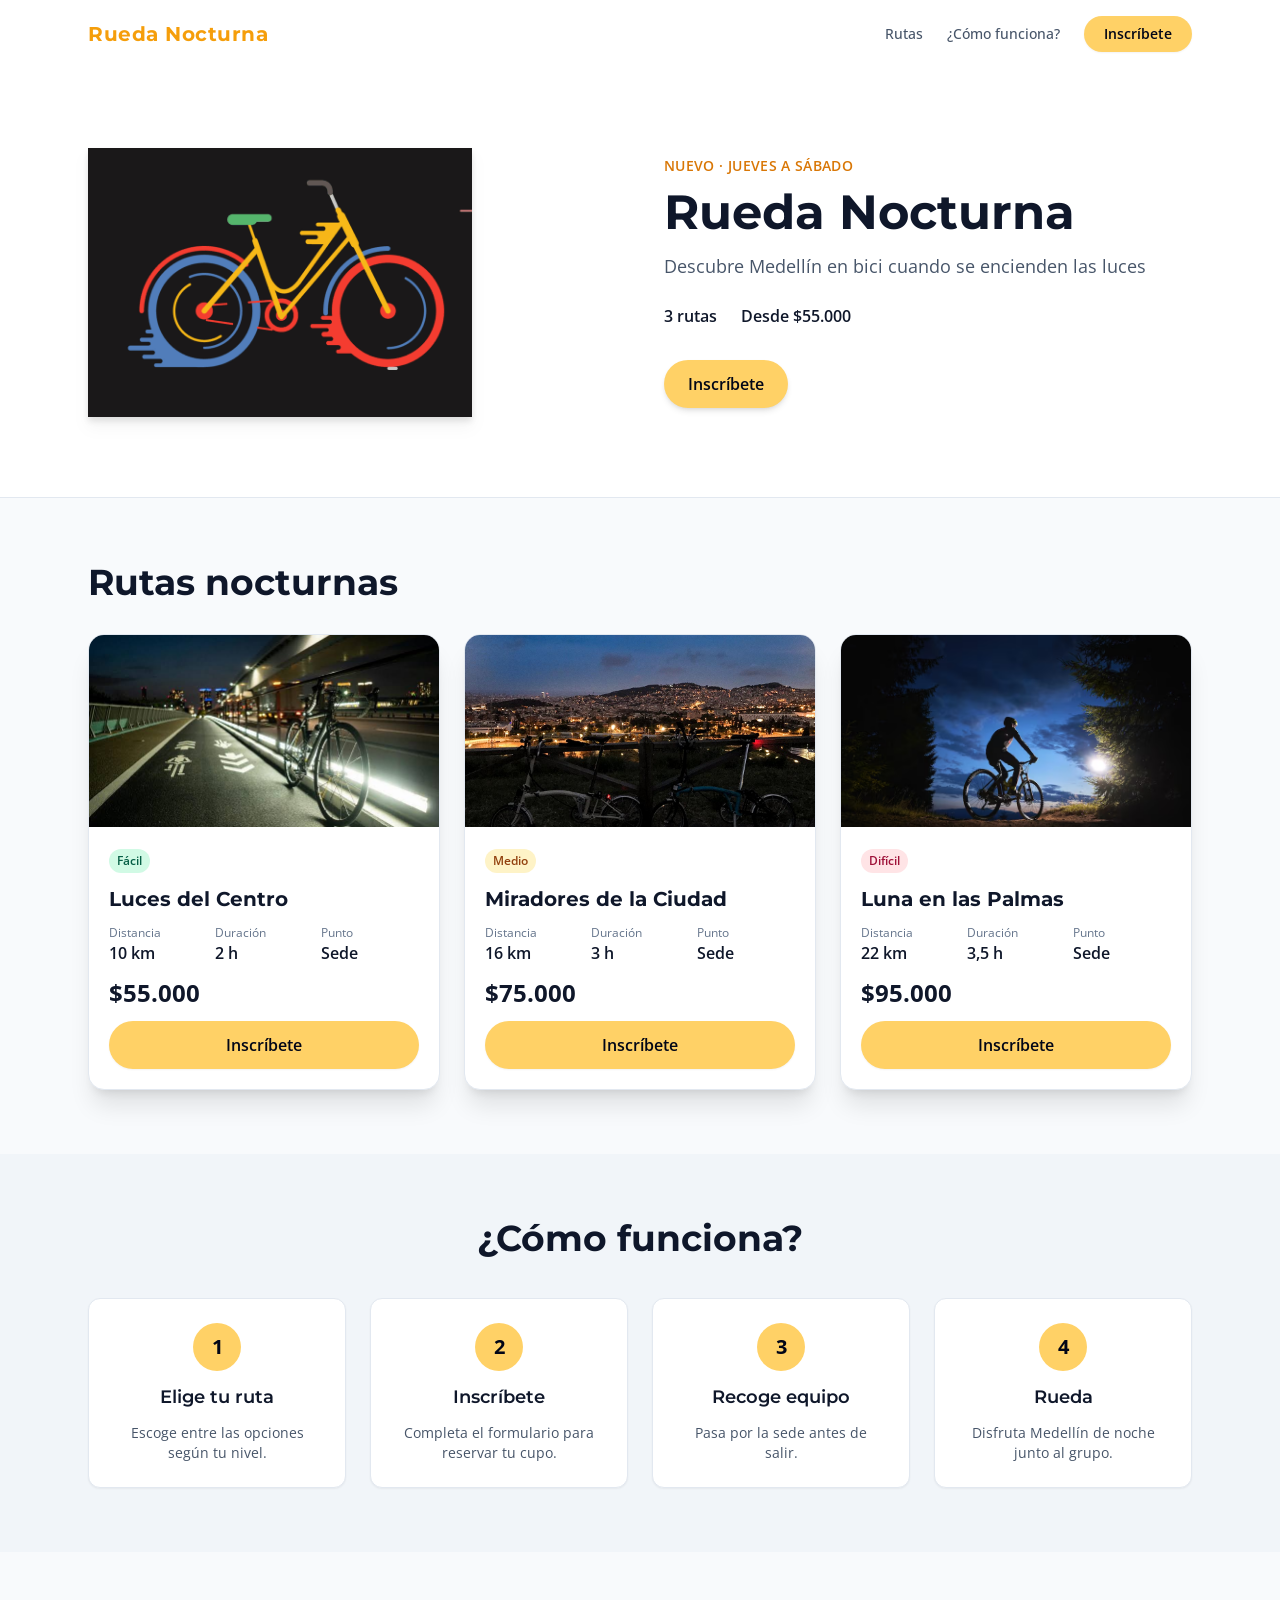
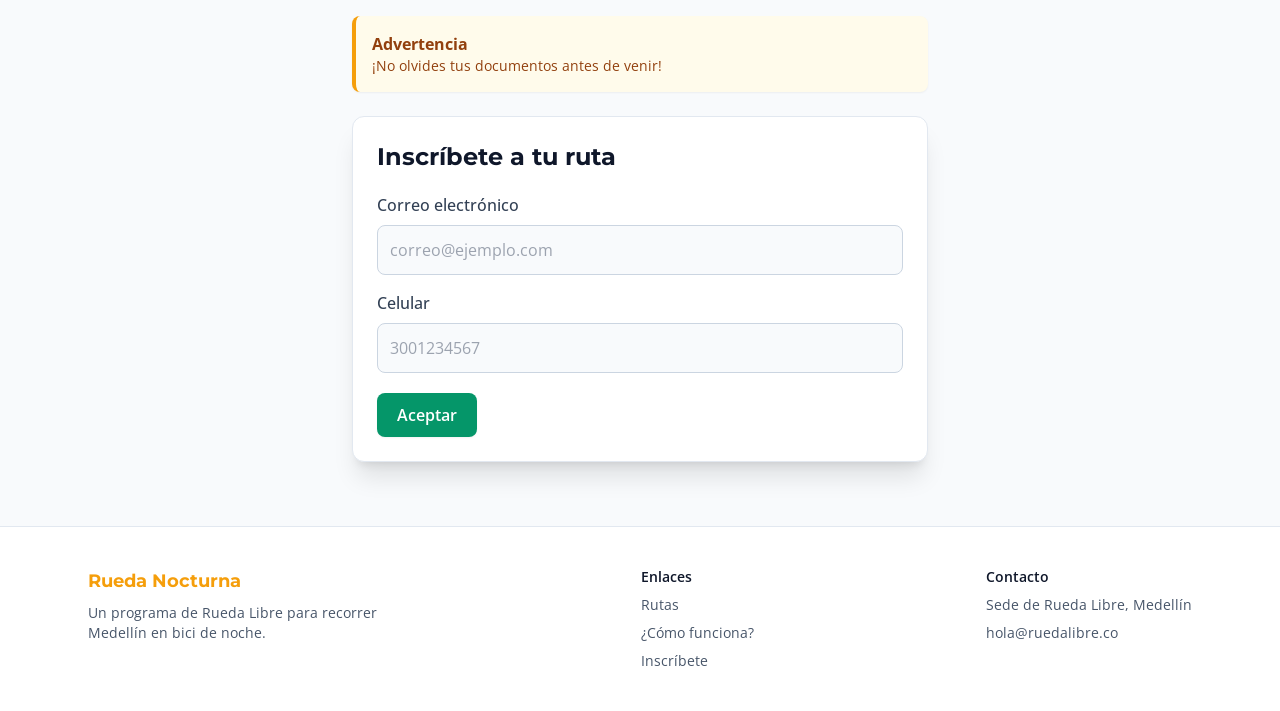
==== commit 474e6ec3: "Landing y kit con el tema de marca y modo oscuro." ====
--- a/nocturna/index.html
+++ b/nocturna/index.html
@@ -8,123 +8,122 @@
     <link href="./src/output.css" rel="stylesheet">
 </head>
 
-<body class="bg-slate-950 text-white">
-    <header class="bg-slate-900 text-white">
-        <nav class="border-b border-slate-800">
-            <div class="max-w-6xl mx-auto px-4 sm:px-6 py-4 flex flex-col md:flex-row justify-between items-center gap-4">
-                <a href="#" class="text-lg sm:text-xl font-bold text-amber-300 tracking-wide">
-                    Rueda Nocturna
+<body class="bg-slate-50 text-slate-900 dark:bg-slate-950 dark:text-white font-sans transition-colors">
+    <header class="bg-white dark:bg-slate-900 border-b border-slate-200 dark:border-slate-800 transition-colors">
+        <nav class="max-w-6xl mx-auto px-4 sm:px-6 py-4 flex flex-col md:flex-row justify-between items-center gap-4">
+            <a href="#" class="text-lg sm:text-xl font-bold font-display text-amber-500 dark:text-farol tracking-wide">
+                Rueda Nocturna
+            </a>
+            <div class="flex items-center gap-4 md:gap-6">
+                <a href="#rutas" class="hidden md:inline text-sm font-medium text-slate-600 dark:text-slate-300 hover:text-amber-500 dark:hover:text-farol transition-colors">
+                    Rutas
                 </a>
-                <div class="flex items-center gap-4 md:gap-6">
-                    <a href="#rutas" class="hidden md:inline text-sm font-medium text-slate-300 hover:text-amber-300 transition-colors">
-                        Rutas
-                    </a>
-                    <a href="#como-funciona" class="hidden md:inline text-sm font-medium text-slate-300 hover:text-amber-300 transition-colors">
-                        ¿Cómo funciona?
-                    </a>
-                    <a href="#inscripcion" class="bg-amber-400 text-slate-900 text-sm font-semibold px-5 py-2 rounded-full hover:bg-amber-300 transition-colors">
-                        Inscríbete
-                    </a>
-                </div>
+                <a href="#como-funciona" class="hidden md:inline text-sm font-medium text-slate-600 dark:text-slate-300 hover:text-amber-500 dark:hover:text-farol transition-colors">
+                    ¿Cómo funciona?
+                </a>
+                <a href="#inscripcion" class="bg-farol text-slate-950 text-sm font-semibold px-5 py-2 rounded-full hover:brightness-110 transition-all shadow-sm">
+                    Inscríbete
+                </a>
             </div>
         </nav>
-
-        <section class="max-w-6xl mx-auto px-4 sm:px-6 py-12 md:py-16 lg:py-20 text-center">
-            <p class="uppercase tracking-wide text-xs sm:text-sm text-amber-300 font-semibold">Nuevo · Jueves a sábado</p>
-            <h1 class="text-3xl sm:text-4xl md:text-5xl lg:text-6xl font-bold mt-3">Rueda Nocturna</h1>
-            <div class="mt-6 flex justify-center">
-                <img src="../assets/dark/dark.png" alt="Animación Rueda Nocturna" class="w-40 sm:w-48 h-auto object-contain">
+        <section class="max-w-6xl mx-auto px-4 sm:px-6 py-12 md:py-16 lg:py-20 flex flex-col md:flex-row items-center justify-center gap-8 md:gap-12">
+            <div class="w-full md:w-1/2 flex justify-center md:justify-start">
+                <img src="../assets/gif/dark.gif" alt="Animación Rueda Nocturna" class="w-64 sm:w-80 md:w-96 h-auto object-contain drop-shadow-lg">
             </div>
 
-            <p class="text-base sm:text-lg text-slate-300 leading-relaxed mt-4 max-w-xl mx-auto">
-                Descubre Medellín en bici cuando se encienden las luces
-            </p>
-            <ul class="flex justify-center gap-6 mt-6 text-sm sm:text-base font-semibold">
-                <li>3 rutas</li>
-                <li>Desde $55.000</li>
-            </ul>
-            <a href="#inscripcion"
-                class="inline-block mt-8 bg-amber-400 text-slate-900 font-semibold px-6 py-3 rounded-full hover:bg-amber-300 focus:outline-none focus:ring-2 focus:ring-amber-200">
-                Inscríbete
-            </a>
+            <div class="w-full md:w-1/2 text-center md:text-left">
+                <p class="uppercase tracking-wide text-xs sm:text-sm text-amber-600 dark:text-farol font-semibold">Nuevo · Jueves a sábado</p>
+                <h1 class="text-3xl sm:text-4xl md:text-5xl font-bold font-display mt-3">Rueda Nocturna</h1>
+                <p class="text-base sm:text-lg text-slate-600 dark:text-slate-300 leading-relaxed mt-4">
+                    Descubre Medellín en bici cuando se encienden las luces
+                </p>
+                <ul class="flex justify-center md:justify-start gap-6 mt-6 text-sm sm:text-base font-semibold">
+                    <li>3 rutas</li>
+                    <li>Desde $55.000</li>
+                </ul>
+                <a href="#inscripcion"
+                    class="inline-block mt-8 bg-farol text-slate-950 font-semibold px-6 py-3 rounded-full hover:brightness-110 shadow-md transition-all focus:outline-none focus:ring-2 focus:ring-farol/50">
+                    Inscríbete
+                </a>
+            </div>
         </section>
     </header>
 
     <main>
         <section id="rutas" class="max-w-6xl mx-auto px-4 sm:px-6 py-12 md:py-16">
-            <h2 class="text-2xl md:text-3xl lg:text-4xl font-bold mb-8">Rutas nocturnas</h2>
+            <h2 class="text-2xl md:text-3xl lg:text-4xl font-bold font-display mb-8">Rutas nocturnas</h2>
 
             <div class="grid grid-cols-1 sm:grid-cols-2 lg:grid-cols-3 gap-6">
-                <article class="bg-white border border-slate-200 rounded-2xl shadow-xl overflow-hidden">
+                <article class="bg-white dark:bg-slate-900 border border-slate-200 dark:border-slate-800 rounded-2xl shadow-xl overflow-hidden transition-colors">
                     <img class="w-full h-48 object-cover" src="../assets/dark/luces.jpg" alt="Luces del Centro">
-                    <div class="bg-slate-100 p-5 space-y-3">
+                    <div class="p-5 space-y-3">
                         <span class="inline-block bg-emerald-100 text-emerald-800 text-xs font-semibold px-2 py-1 rounded-full">Fácil</span>
-                        <h3 class="text-xl font-bold text-slate-900">Luces del Centro</h3>
+                        <h3 class="text-xl font-bold font-display text-slate-900 dark:text-white">Luces del Centro</h3>
                         <dl class="grid grid-cols-3 gap-2">
-                            <div><dt class="text-xs text-slate-500">Distancia</dt><dd class="font-semibold text-slate-900">10 km</dd></div>
-                            <div><dt class="text-xs text-slate-500">Duración</dt><dd class="font-semibold text-slate-900">2 h</dd></div>
-                            <div><dt class="text-xs text-slate-500">Punto</dt><dd class="font-semibold text-slate-900">Sede</dd></div>
+                            <div><dt class="text-xs text-slate-500 dark:text-slate-400">Distancia</dt><dd class="font-semibold text-slate-900 dark:text-slate-200">10 km</dd></div>
+                            <div><dt class="text-xs text-slate-500 dark:text-slate-400">Duración</dt><dd class="font-semibold text-slate-900 dark:text-slate-200">2 h</dd></div>
+                            <div><dt class="text-xs text-slate-500 dark:text-slate-400">Punto</dt><dd class="font-semibold text-slate-900 dark:text-slate-200">Sede</dd></div>
                         </dl>
-                        <p class="text-2xl font-bold text-slate-900">$55.000</p>
-                        <a href="#inscripcion" class="block text-center bg-amber-400 text-slate-900 font-semibold py-3 rounded-full hover:bg-amber-300">Inscríbete</a>
+                        <p class="text-2xl font-bold text-slate-900 dark:text-white">$55.000</p>
+                        <a href="#inscripcion" class="block text-center bg-farol text-slate-950 font-semibold py-3 rounded-full hover:brightness-110 transition-all shadow-sm">Inscríbete</a>
                     </div>
                 </article>
 
-                <article class="bg-white border border-slate-200 rounded-2xl shadow-xl overflow-hidden">
+                <article class="bg-white dark:bg-slate-900 border border-slate-200 dark:border-slate-800 rounded-2xl shadow-xl overflow-hidden transition-colors">
                     <img class="w-full h-48 object-cover" src="../assets/dark/mirador.jpg" alt="Miradores de la Ciudad">
-                    <div class="bg-slate-100 p-5 space-y-3">
-                        <span class="inline-block bg-yellow-100 text-orange-800 text-xs font-semibold px-2 py-1 rounded-full">Medio</span>
-                        <h3 class="text-xl font-bold text-slate-900">Miradores de la Ciudad</h3>
+                    <div class="p-5 space-y-3">
+                        <span class="inline-block bg-amber-100 text-amber-800 text-xs font-semibold px-2 py-1 rounded-full">Medio</span>
+                        <h3 class="text-xl font-bold font-display text-slate-900 dark:text-white">Miradores de la Ciudad</h3>
                         <dl class="grid grid-cols-3 gap-2">
-                            <div><dt class="text-xs text-slate-500">Distancia</dt><dd class="font-semibold text-slate-900">16 km</dd></div>
-                            <div><dt class="text-xs text-slate-500">Duración</dt><dd class="font-semibold text-slate-900">3 h</dd></div>
-                            <div><dt class="text-xs text-slate-500">Punto</dt><dd class="font-semibold text-slate-900">Sede</dd></div>
+                            <div><dt class="text-xs text-slate-500 dark:text-slate-400">Distancia</dt><dd class="font-semibold text-slate-900 dark:text-slate-200">16 km</dd></div>
+                            <div><dt class="text-xs text-slate-500 dark:text-slate-400">Duración</dt><dd class="font-semibold text-slate-900 dark:text-slate-200">3 h</dd></div>
+                            <div><dt class="text-xs text-slate-500 dark:text-slate-400">Punto</dt><dd class="font-semibold text-slate-900 dark:text-slate-200">Sede</dd></div>
                         </dl>
-                        <p class="text-2xl font-bold text-slate-900">$75.000</p>
-                        <a href="#inscripcion" class="block text-center bg-amber-400 text-slate-900 font-semibold py-3 rounded-full hover:bg-amber-300">Inscríbete</a>
+                        <p class="text-2xl font-bold text-slate-900 dark:text-white">$75.000</p>
+                        <a href="#inscripcion" class="block text-center bg-farol text-slate-950 font-semibold py-3 rounded-full hover:brightness-110 transition-all shadow-sm">Inscríbete</a>
                     </div>
                 </article>
-
-                <article class="bg-white border border-slate-200 rounded-2xl shadow-xl overflow-hidden">
+                
+                <article class="bg-white dark:bg-slate-900 border border-slate-200 dark:border-slate-800 rounded-2xl shadow-xl overflow-hidden transition-colors">
                     <img class="w-full h-48 object-cover" src="../assets/dark/palma.png" alt="Luna en las Palmas">
-                    <div class="bg-slate-100 p-5 space-y-3">
-                        <span class="inline-block bg-red-100 text-orange-800 text-xs font-semibold px-2 py-1 rounded-full">Difícil</span>
-                        <h3 class="text-xl font-bold text-slate-900">Luna en las Palmas</h3>
+                    <div class="p-5 space-y-3">
+                        <span class="inline-block bg-rose-100 text-rose-800 text-xs font-semibold px-2 py-1 rounded-full">Difícil</span>
+                        <h3 class="text-xl font-bold font-display text-slate-900 dark:text-white">Luna en las Palmas</h3>
                         <dl class="grid grid-cols-3 gap-2">
-                            <div><dt class="text-xs text-slate-500">Distancia</dt><dd class="font-semibold text-slate-900">22 km</dd></div>
-                            <div><dt class="text-xs text-slate-500">Duración</dt><dd class="font-semibold text-slate-900">3,5 h</dd></div>
-                            <div><dt class="text-xs text-slate-500">Punto</dt><dd class="font-semibold text-slate-900">Sede</dd></div>
+                            <div><dt class="text-xs text-slate-500 dark:text-slate-400">Distancia</dt><dd class="font-semibold text-slate-900 dark:text-slate-200">22 km</dd></div>
+                            <div><dt class="text-xs text-slate-500 dark:text-slate-400">Duración</dt><dd class="font-semibold text-slate-900 dark:text-slate-200">3,5 h</dd></div>
+                            <div><dt class="text-xs text-slate-500 dark:text-slate-400">Punto</dt><dd class="font-semibold text-slate-900 dark:text-slate-200">Sede</dd></div>
                         </dl>
-                        <p class="text-2xl font-bold text-slate-900">$95.000</p>
-                        <a href="#inscripcion" class="block text-center bg-amber-400 text-slate-900 font-semibold py-3 rounded-full hover:bg-amber-300">Inscríbete</a>
+                        <p class="text-2xl font-bold text-slate-900 dark:text-white">$95.000</p>
+                        <a href="#inscripcion" class="block text-center bg-farol text-slate-950 font-semibold py-3 rounded-full hover:brightness-110 transition-all shadow-sm">Inscríbete</a>
                     </div>
                 </article>
             </div>
         </section>
 
-        <section id="como-funciona" class="bg-slate-900/50 py-12 md:py-16">
+        <section id="como-funciona" class="bg-slate-100 dark:bg-slate-900/50 py-12 md:py-16 transition-colors">
             <div class="max-w-6xl mx-auto px-4 sm:px-6">
-                <h2 class="text-2xl md:text-3xl lg:text-4xl font-bold mb-10 text-center">¿Cómo funciona?</h2>
+                <h2 class="text-2xl md:text-3xl lg:text-4xl font-bold font-display mb-10 text-center">¿Cómo funciona?</h2>
                 <div class="flex flex-col md:flex-row md:flex-wrap lg:flex-nowrap gap-6">
-                    <div class="flex-1 md:basis-[calc(50%-0.75rem)] lg:basis-1/4 flex flex-col items-center text-center gap-3 p-6 bg-slate-900 rounded-xl border border-slate-800">
-                        <span class="flex h-12 w-12 shrink-0 items-center justify-center rounded-full bg-amber-400 text-slate-900 font-bold text-xl">1</span>
-                        <h3 class="font-semibold text-lg">Elige tu ruta</h3>
-                        <p class="text-sm text-slate-300">Escoge entre las opciones según tu nivel.</p>
+                    <div class="flex-1 md:basis-[calc(50%-0.75rem)] lg:basis-1/4 flex flex-col items-center text-center gap-3 p-6 bg-white dark:bg-slate-900 rounded-xl border border-slate-200 dark:border-slate-800 shadow-sm">
+                        <span class="flex h-12 w-12 shrink-0 items-center justify-center rounded-full bg-farol text-slate-950 font-bold text-xl">1</span>
+                        <h3 class="font-semibold font-display text-lg">Elige tu ruta</h3>
+                        <p class="text-sm text-slate-600 dark:text-slate-300">Escoge entre las opciones según tu nivel.</p>
                     </div>
-                    <div class="flex-1 md:basis-[calc(50%-0.75rem)] lg:basis-1/4 flex flex-col items-center text-center gap-3 p-6 bg-slate-900 rounded-xl border border-slate-800">
-                        <span class="flex h-12 w-12 shrink-0 items-center justify-center rounded-full bg-amber-400 text-slate-900 font-bold text-xl">2</span>
-                        <h3 class="font-semibold text-lg">Inscríbete</h3>
-                        <p class="text-sm text-slate-300">Completa el formulario para reservar tu cupo.</p>
+                    <div class="flex-1 md:basis-[calc(50%-0.75rem)] lg:basis-1/4 flex flex-col items-center text-center gap-3 p-6 bg-white dark:bg-slate-900 rounded-xl border border-slate-200 dark:border-slate-800 shadow-sm">
+                        <span class="flex h-12 w-12 shrink-0 items-center justify-center rounded-full bg-farol text-slate-950 font-bold text-xl">2</span>
+                        <h3 class="font-semibold font-display text-lg">Inscríbete</h3>
+                        <p class="text-sm text-slate-600 dark:text-slate-300">Completa el formulario para reservar tu cupo.</p>
                     </div>
-                    <div class="flex-1 md:basis-[calc(50%-0.75rem)] lg:basis-1/4 flex flex-col items-center text-center gap-3 p-6 bg-slate-900 rounded-xl border border-slate-800">
-                        <span class="flex h-12 w-12 shrink-0 items-center justify-center rounded-full bg-amber-400 text-slate-900 font-bold text-xl">3</span>
-                        <h3 class="font-semibold text-lg">Recoge equipo</h3>
-                        <p class="text-sm text-slate-300">Pasa por la sede antes de salir.</p>
+                    <div class="flex-1 md:basis-[calc(50%-0.75rem)] lg:basis-1/4 flex flex-col items-center text-center gap-3 p-6 bg-white dark:bg-slate-900 rounded-xl border border-slate-200 dark:border-slate-800 shadow-sm">
+                        <span class="flex h-12 w-12 shrink-0 items-center justify-center rounded-full bg-farol text-slate-950 font-bold text-xl">3</span>
+                        <h3 class="font-semibold font-display text-lg">Recoge equipo</h3>
+                        <p class="text-sm text-slate-600 dark:text-slate-300">Pasa por la sede antes de salir.</p>
                     </div>
-                    <div class="flex-1 md:basis-[calc(50%-0.75rem)] lg:basis-1/4 flex flex-col items-center text-center gap-3 p-6 bg-slate-900 rounded-xl border border-slate-800">
-                        <span class="flex h-12 w-12 shrink-0 items-center justify-center rounded-full bg-amber-400 text-slate-900 font-bold text-xl">4</span>
-                        <h3 class="font-semibold text-lg">Rueda</h3>
-                        <p class="text-sm text-slate-300">Disfruta Medellín de noche junto al grupo.</p>
+                    <div class="flex-1 md:basis-[calc(50%-0.75rem)] lg:basis-1/4 flex flex-col items-center text-center gap-3 p-6 bg-white dark:bg-slate-900 rounded-xl border border-slate-200 dark:border-slate-800 shadow-sm">
+                        <span class="flex h-12 w-12 shrink-0 items-center justify-center rounded-full bg-farol text-slate-950 font-bold text-xl">4</span>
+                        <h3 class="font-semibold font-display text-lg">Rueda</h3>
+                        <p class="text-sm text-slate-600 dark:text-slate-300">Disfruta Medellín de noche junto al grupo.</p>
                     </div>
                 </div>
             </div>
@@ -133,23 +132,23 @@
         <section id="inscripcion" class="py-12 md:py-16">
             <div class="max-w-6xl mx-auto px-4 sm:px-6">
                 <div class="max-w-xl mx-auto space-y-6">
-                    <div class="bg-slate-900/50 border-l-4 border-yellow-500 text-yellow-300 p-4 rounded-lg shadow-sm">
+                    <div class="bg-amber-50 dark:bg-slate-900/50 border-l-4 border-amber-500 text-amber-800 dark:text-amber-300 p-4 rounded-lg shadow-sm">
                         <p class="font-bold">Advertencia</p>
                         <p class="text-sm">¡No olvides tus documentos antes de venir!</p>
                     </div>
-                    <form class="rounded-xl bg-slate-900/50 p-6 space-y-5 border border-slate-800">
-                        <h2 class="text-2xl font-bold text-white">Inscríbete a tu ruta</h2>
+                    <form class="rounded-xl bg-white dark:bg-slate-900 p-6 space-y-5 border border-slate-200 dark:border-slate-800 shadow-xl transition-colors">
+                        <h2 class="text-2xl font-bold font-display">Inscríbete a tu ruta</h2>
                         <div class="space-y-4">
                             <div>
-                                <label class="block mb-2 font-medium">Correo electrónico</label>
-                                <input type="email" placeholder="correo@ejemplo.com" class="w-full rounded-lg bg-white p-3 text-slate-950 focus:outline-none focus:ring-2 focus:ring-amber-300">
+                                <label class="block mb-2 font-medium text-slate-700 dark:text-slate-200">Correo electrónico</label>
+                                <input type="email" placeholder="correo@ejemplo.com" class="w-full rounded-lg bg-slate-50 dark:bg-slate-950 border border-slate-300 dark:border-slate-700 p-3 text-slate-900 dark:text-white focus:outline-none focus:ring-2 focus:ring-farol">
                             </div>
                             <div>
-                                <label class="block mb-2 font-medium">Celular</label>
-                                <input type="tel" placeholder="3001234567" class="w-full rounded-lg bg-white p-3 text-slate-950 focus:outline-none focus:ring-2 focus:ring-amber-300">
+                                <label class="block mb-2 font-medium text-slate-700 dark:text-slate-200">Celular</label>
+                                <input type="tel" placeholder="3001234567" class="w-full rounded-lg bg-slate-50 dark:bg-slate-950 border border-slate-300 dark:border-slate-700 p-3 text-slate-900 dark:text-white focus:outline-none focus:ring-2 focus:ring-farol">
                             </div>
                         </div>
-                        <button type="submit" class="bg-green-500 text-white px-4 py-2 rounded-lg hover:bg-green-600 transition-colors">
+                        <button type="submit" class="bg-emerald-600 hover:bg-emerald-500 text-white px-5 py-2.5 rounded-lg font-semibold transition-colors shadow-sm">
                             Aceptar
                         </button>
                     </form>
@@ -158,22 +157,22 @@
         </section>
     </main>
 
-    <footer class="bg-slate-900 border-t border-slate-800">
+    <footer class="bg-white dark:bg-slate-900 border-t border-slate-200 dark:border-slate-800 transition-colors">
         <div class="max-w-6xl mx-auto px-4 sm:px-6 py-10 flex flex-col md:flex-row justify-between gap-8">
             <div class="md:max-w-xs">
-                <p class="text-lg font-bold text-amber-300">Rueda Nocturna</p>
-                <p class="text-sm text-slate-400 mt-2">Un programa de Rueda Libre para recorrer Medellín en bici de noche.</p>
+                <p class="text-lg font-bold font-display text-amber-500 dark:text-farol">Rueda Nocturna</p>
+                <p class="text-sm text-slate-600 dark:text-slate-400 mt-2">Un programa de Rueda Libre para recorrer Medellín en bici de noche.</p>
             </div>
             <div class="flex flex-col gap-2">
-                <p class="font-semibold text-sm text-slate-200">Enlaces</p>
-                <a href="#rutas" class="text-sm text-slate-400 hover:text-amber-300 transition-colors">Rutas</a>
-                <a href="#como-funciona" class="text-sm text-slate-400 hover:text-amber-300 transition-colors">¿Cómo funciona?</a>
-                <a href="#inscripcion" class="text-sm text-slate-400 hover:text-amber-300 transition-colors">Inscríbete</a>
+                <p class="font-semibold text-sm text-slate-900 dark:text-slate-200">Enlaces</p>
+                <a href="#rutas" class="text-sm text-slate-600 dark:text-slate-400 hover:text-amber-500 dark:hover:text-farol transition-colors">Rutas</a>
+                <a href="#como-funciona" class="text-sm text-slate-600 dark:text-slate-400 hover:text-amber-500 dark:hover:text-farol transition-colors">¿Cómo funciona?</a>
+                <a href="#inscripcion" class="text-sm text-slate-600 dark:text-slate-400 hover:text-amber-500 dark:hover:text-farol transition-colors">Inscríbete</a>
             </div>
             <div class="flex flex-col gap-2">
-                <p class="font-semibold text-sm text-slate-200">Contacto</p>
-                <p class="text-sm text-slate-400">Sede de Rueda Libre, Medellín</p>
-                <p class="text-sm text-slate-400">hola@ruedalibre.co</p>
+                <p class="font-semibold text-sm text-slate-900 dark:text-slate-200">Contacto</p>
+                <p class="text-sm text-slate-600 dark:text-slate-400">Sede de Rueda Libre, Medellín</p>
+                <p class="text-sm text-slate-600 dark:text-slate-400">hola@ruedalibre.co</p>
             </div>
         </div>
     </footer>
--- a/nocturna/src/output.css
+++ b/nocturna/src/output.css
@@ -1,4 +1,6 @@
-*, ::before, ::after {
+@import url('https://fonts.googleapis.com/css2?family=Montserrat:wght@400;600;700&family=Open+Sans:wght@400;500;600&display=swap');
+
+*, ::before, ::after{
   --tw-border-spacing-x: 0;
   --tw-border-spacing-y: 0;
   --tw-translate-x: 0;
@@ -52,7 +54,7 @@
   --tw-contain-style:  ;
 }
 
-::backdrop {
+::backdrop{
   --tw-border-spacing-x: 0;
   --tw-border-spacing-y: 0;
   --tw-translate-x: 0;
@@ -154,7 +156,7 @@
   -o-tab-size: 4;
      tab-size: 4;
   /* 3 */
-  font-family: ui-sans-serif, system-ui, sans-serif, "Apple Color Emoji", "Segoe UI Emoji", "Segoe UI Symbol", "Noto Color Emoji";
+  font-family: Open Sans, sans-serif;
   /* 4 */
   font-feature-settings: normal;
   /* 5 */
@@ -554,803 +556,942 @@
   display: none;
 }
 
-.visible {
-  visibility: visible;
-}
-
-.mx-auto {
+.mx-auto{
   margin-left: auto;
   margin-right: auto;
 }
 
-.mb-2 {
+.mb-10{
+  margin-bottom: 2.5rem;
+}
+
+.mb-2{
   margin-bottom: 0.5rem;
 }
 
-.mt-2 {
+.mb-8{
+  margin-bottom: 2rem;
+}
+
+.mt-2{
   margin-top: 0.5rem;
 }
 
-.mt-3 {
+.mt-3{
   margin-top: 0.75rem;
 }
 
-.mt-4 {
+.mt-4{
   margin-top: 1rem;
 }
 
-.mt-6 {
+.mt-6{
   margin-top: 1.5rem;
 }
 
-.mt-8 {
+.mt-8{
   margin-top: 2rem;
 }
 
-.mb-10 {
-  margin-bottom: 2.5rem;
-}
-
-.mb-8 {
-  margin-bottom: 2rem;
-}
-
-.block {
+.block{
   display: block;
 }
 
-.inline-block {
+.inline-block{
   display: inline-block;
 }
 
-.flex {
+.flex{
   display: flex;
 }
 
-.grid {
+.grid{
   display: grid;
 }
 
-.hidden {
+.hidden{
   display: none;
 }
 
-.h-48 {
+.h-12{
+  height: 3rem;
+}
+
+.h-48{
   height: 12rem;
 }
 
-.h-12 {
-  height: 3rem;
-}
-
-.h-auto {
+.h-auto{
   height: auto;
 }
 
-.w-full {
+.w-12{
+  width: 3rem;
+}
+
+.w-40{
+  width: 10rem;
+}
+
+.w-full{
   width: 100%;
 }
 
-.w-12 {
-  width: 3rem;
-}
-
-.w-40 {
-  width: 10rem;
-}
-
-.max-w-5xl {
+.w-64{
+  width: 16rem;
+}
+
+.max-w-5xl{
   max-width: 64rem;
 }
 
-.max-w-sm {
-  max-width: 24rem;
-}
-
-.max-w-xl {
+.max-w-6xl{
+  max-width: 72rem;
+}
+
+.max-w-xl{
   max-width: 36rem;
 }
 
-.max-w-6xl {
-  max-width: 72rem;
-}
-
-.flex-1 {
+.flex-1{
   flex: 1 1 0%;
 }
 
-.shrink-0 {
+.shrink-0{
   flex-shrink: 0;
 }
 
-.grid-cols-1 {
+.grid-cols-1{
   grid-template-columns: repeat(1, minmax(0, 1fr));
 }
 
-.grid-cols-3 {
+.grid-cols-3{
   grid-template-columns: repeat(3, minmax(0, 1fr));
 }
 
-.flex-row {
+.flex-row{
   flex-direction: row;
 }
 
-.flex-col {
+.flex-col{
   flex-direction: column;
 }
 
-.flex-wrap {
+.flex-wrap{
   flex-wrap: wrap;
 }
 
-.items-start {
+.items-start{
   align-items: flex-start;
 }
 
-.items-center {
+.items-center{
   align-items: center;
 }
 
-.justify-center {
+.justify-center{
   justify-content: center;
 }
 
-.justify-between {
+.justify-between{
   justify-content: space-between;
 }
 
-.gap-2 {
+.gap-2{
   gap: 0.5rem;
 }
 
-.gap-3 {
+.gap-3{
   gap: 0.75rem;
 }
 
-.gap-4 {
+.gap-4{
   gap: 1rem;
 }
 
-.gap-6 {
+.gap-6{
   gap: 1.5rem;
 }
 
-.gap-8 {
+.gap-8{
   gap: 2rem;
 }
 
-.space-y-12 > :not([hidden]) ~ :not([hidden]) {
+.space-y-12 > :not([hidden]) ~ :not([hidden]){
   --tw-space-y-reverse: 0;
   margin-top: calc(3rem * calc(1 - var(--tw-space-y-reverse)));
   margin-bottom: calc(3rem * var(--tw-space-y-reverse));
 }
 
-.space-y-3 > :not([hidden]) ~ :not([hidden]) {
+.space-y-3 > :not([hidden]) ~ :not([hidden]){
   --tw-space-y-reverse: 0;
   margin-top: calc(0.75rem * calc(1 - var(--tw-space-y-reverse)));
   margin-bottom: calc(0.75rem * var(--tw-space-y-reverse));
 }
 
-.space-y-4 > :not([hidden]) ~ :not([hidden]) {
+.space-y-4 > :not([hidden]) ~ :not([hidden]){
   --tw-space-y-reverse: 0;
   margin-top: calc(1rem * calc(1 - var(--tw-space-y-reverse)));
   margin-bottom: calc(1rem * var(--tw-space-y-reverse));
 }
 
-.space-y-5 > :not([hidden]) ~ :not([hidden]) {
+.space-y-5 > :not([hidden]) ~ :not([hidden]){
   --tw-space-y-reverse: 0;
   margin-top: calc(1.25rem * calc(1 - var(--tw-space-y-reverse)));
   margin-bottom: calc(1.25rem * var(--tw-space-y-reverse));
 }
 
-.space-y-6 > :not([hidden]) ~ :not([hidden]) {
+.space-y-6 > :not([hidden]) ~ :not([hidden]){
   --tw-space-y-reverse: 0;
   margin-top: calc(1.5rem * calc(1 - var(--tw-space-y-reverse)));
   margin-bottom: calc(1.5rem * var(--tw-space-y-reverse));
 }
 
-.overflow-hidden {
+.overflow-hidden{
   overflow: hidden;
 }
 
-.scroll-smooth {
+.scroll-smooth{
   scroll-behavior: smooth;
 }
 
-.rounded-2xl {
+.rounded-2xl{
   border-radius: 1rem;
 }
 
-.rounded-full {
+.rounded-full{
   border-radius: 9999px;
 }
 
-.rounded-lg {
+.rounded-lg{
   border-radius: 0.5rem;
 }
 
-.rounded-xl {
+.rounded-xl{
   border-radius: 0.75rem;
 }
 
-.border {
+.border{
   border-width: 1px;
 }
 
-.border-b-2 {
+.border-b{
+  border-bottom-width: 1px;
+}
+
+.border-b-2{
   border-bottom-width: 2px;
 }
 
-.border-l-4 {
+.border-l-4{
   border-left-width: 4px;
 }
 
-.border-b {
-  border-bottom-width: 1px;
-}
-
-.border-t {
+.border-t{
   border-top-width: 1px;
 }
 
-.border-blue-500 {
+.border-amber-500{
+  --tw-border-opacity: 1;
+  border-color: rgb(245 158 11 / var(--tw-border-opacity, 1));
+}
+
+.border-blue-500{
   --tw-border-opacity: 1;
   border-color: rgb(59 130 246 / var(--tw-border-opacity, 1));
 }
 
-.border-green-500 {
+.border-green-500{
   --tw-border-opacity: 1;
   border-color: rgb(34 197 94 / var(--tw-border-opacity, 1));
 }
 
-.border-slate-200 {
+.border-slate-200{
   --tw-border-opacity: 1;
   border-color: rgb(226 232 240 / var(--tw-border-opacity, 1));
 }
 
-.border-slate-800 {
+.border-slate-300{
+  --tw-border-opacity: 1;
+  border-color: rgb(203 213 225 / var(--tw-border-opacity, 1));
+}
+
+.border-slate-800{
   --tw-border-opacity: 1;
   border-color: rgb(30 41 59 / var(--tw-border-opacity, 1));
 }
 
-.border-yellow-500 {
+.border-yellow-500{
   --tw-border-opacity: 1;
   border-color: rgb(234 179 8 / var(--tw-border-opacity, 1));
 }
 
-.bg-amber-400 {
+.bg-amber-100{
+  --tw-bg-opacity: 1;
+  background-color: rgb(254 243 199 / var(--tw-bg-opacity, 1));
+}
+
+.bg-amber-400{
   --tw-bg-opacity: 1;
   background-color: rgb(251 191 36 / var(--tw-bg-opacity, 1));
 }
 
-.bg-blue-500 {
+.bg-amber-50{
+  --tw-bg-opacity: 1;
+  background-color: rgb(255 251 235 / var(--tw-bg-opacity, 1));
+}
+
+.bg-blue-500{
   --tw-bg-opacity: 1;
   background-color: rgb(59 130 246 / var(--tw-bg-opacity, 1));
 }
 
-.bg-emerald-100 {
+.bg-emerald-100{
   --tw-bg-opacity: 1;
   background-color: rgb(209 250 229 / var(--tw-bg-opacity, 1));
 }
 
-.bg-green-500 {
+.bg-emerald-600{
+  --tw-bg-opacity: 1;
+  background-color: rgb(5 150 105 / var(--tw-bg-opacity, 1));
+}
+
+.bg-farol{
+  --tw-bg-opacity: 1;
+  background-color: rgb(255 209 102 / var(--tw-bg-opacity, 1));
+}
+
+.bg-green-500{
   --tw-bg-opacity: 1;
   background-color: rgb(34 197 94 / var(--tw-bg-opacity, 1));
 }
 
-.bg-red-100 {
-  --tw-bg-opacity: 1;
-  background-color: rgb(254 226 226 / var(--tw-bg-opacity, 1));
-}
-
-.bg-red-500 {
+.bg-red-500{
   --tw-bg-opacity: 1;
   background-color: rgb(239 68 68 / var(--tw-bg-opacity, 1));
 }
 
-.bg-slate-100 {
+.bg-rose-100{
+  --tw-bg-opacity: 1;
+  background-color: rgb(255 228 230 / var(--tw-bg-opacity, 1));
+}
+
+.bg-slate-100{
   --tw-bg-opacity: 1;
   background-color: rgb(241 245 249 / var(--tw-bg-opacity, 1));
 }
 
-.bg-slate-900 {
+.bg-slate-50{
+  --tw-bg-opacity: 1;
+  background-color: rgb(248 250 252 / var(--tw-bg-opacity, 1));
+}
+
+.bg-slate-900{
   --tw-bg-opacity: 1;
   background-color: rgb(15 23 42 / var(--tw-bg-opacity, 1));
 }
 
-.bg-slate-900\/50 {
+.bg-slate-900\/50{
   background-color: rgb(15 23 42 / 0.5);
 }
 
-.bg-slate-950 {
+.bg-slate-950{
   --tw-bg-opacity: 1;
   background-color: rgb(2 6 23 / var(--tw-bg-opacity, 1));
 }
 
-.bg-white {
+.bg-white{
   --tw-bg-opacity: 1;
   background-color: rgb(255 255 255 / var(--tw-bg-opacity, 1));
 }
 
-.bg-yellow-100 {
-  --tw-bg-opacity: 1;
-  background-color: rgb(254 249 195 / var(--tw-bg-opacity, 1));
-}
-
-.object-contain {
+.object-contain{
   -o-object-fit: contain;
      object-fit: contain;
 }
 
-.object-cover {
+.object-cover{
   -o-object-fit: cover;
      object-fit: cover;
 }
 
-.p-3 {
+.p-3{
   padding: 0.75rem;
 }
 
-.p-4 {
+.p-4{
   padding: 1rem;
 }
 
-.p-5 {
+.p-5{
   padding: 1.25rem;
 }
 
-.p-6 {
+.p-6{
   padding: 1.5rem;
 }
 
-.px-2 {
+.px-2{
   padding-left: 0.5rem;
   padding-right: 0.5rem;
 }
 
-.px-4 {
+.px-4{
   padding-left: 1rem;
   padding-right: 1rem;
 }
 
-.px-5 {
+.px-5{
   padding-left: 1.25rem;
   padding-right: 1.25rem;
 }
 
-.px-6 {
+.px-6{
   padding-left: 1.5rem;
   padding-right: 1.5rem;
 }
 
-.py-1 {
+.py-1{
   padding-top: 0.25rem;
   padding-bottom: 0.25rem;
 }
 
-.py-12 {
+.py-10{
+  padding-top: 2.5rem;
+  padding-bottom: 2.5rem;
+}
+
+.py-12{
   padding-top: 3rem;
   padding-bottom: 3rem;
 }
 
-.py-16 {
+.py-16{
   padding-top: 4rem;
   padding-bottom: 4rem;
 }
 
-.py-2 {
+.py-2{
   padding-top: 0.5rem;
   padding-bottom: 0.5rem;
 }
 
-.py-3 {
+.py-2\.5{
+  padding-top: 0.625rem;
+  padding-bottom: 0.625rem;
+}
+
+.py-3{
   padding-top: 0.75rem;
   padding-bottom: 0.75rem;
 }
 
-.py-4 {
+.py-4{
   padding-top: 1rem;
   padding-bottom: 1rem;
 }
 
-.py-10 {
-  padding-top: 2.5rem;
-  padding-bottom: 2.5rem;
-}
-
-.pb-2 {
+.pb-2{
   padding-bottom: 0.5rem;
 }
 
-.text-center {
+.text-center{
   text-align: center;
 }
 
-.text-2xl {
+.font-display{
+  font-family: Montserrat, sans-serif;
+}
+
+.font-sans{
+  font-family: Open Sans, sans-serif;
+}
+
+.text-2xl{
   font-size: 1.5rem;
   line-height: 2rem;
 }
 
-.text-4xl {
+.text-3xl{
+  font-size: 1.875rem;
+  line-height: 2.25rem;
+}
+
+.text-4xl{
   font-size: 2.25rem;
   line-height: 2.5rem;
 }
 
-.text-lg {
+.text-base{
+  font-size: 1rem;
+  line-height: 1.5rem;
+}
+
+.text-lg{
   font-size: 1.125rem;
   line-height: 1.75rem;
 }
 
-.text-sm {
+.text-sm{
   font-size: 0.875rem;
   line-height: 1.25rem;
 }
 
-.text-xl {
+.text-xl{
   font-size: 1.25rem;
   line-height: 1.75rem;
 }
 
-.text-xs {
+.text-xs{
   font-size: 0.75rem;
   line-height: 1rem;
 }
 
-.text-3xl {
-  font-size: 1.875rem;
-  line-height: 2.25rem;
-}
-
-.text-base {
-  font-size: 1rem;
-  line-height: 1.5rem;
-}
-
-.text-5xl {
-  font-size: 3rem;
-  line-height: 1;
-}
-
-.font-bold {
+.font-bold{
   font-weight: 700;
 }
 
-.font-medium {
+.font-medium{
   font-weight: 500;
 }
 
-.font-semibold {
+.font-semibold{
   font-weight: 600;
 }
 
-.uppercase {
+.uppercase{
   text-transform: uppercase;
 }
 
-.leading-relaxed {
+.leading-relaxed{
   line-height: 1.625;
 }
 
-.tracking-wide {
+.tracking-wide{
   letter-spacing: 0.025em;
 }
 
-.text-amber-300 {
+.text-amber-300{
   --tw-text-opacity: 1;
   color: rgb(252 211 77 / var(--tw-text-opacity, 1));
 }
 
-.text-blue-300 {
+.text-amber-500{
+  --tw-text-opacity: 1;
+  color: rgb(245 158 11 / var(--tw-text-opacity, 1));
+}
+
+.text-amber-600{
+  --tw-text-opacity: 1;
+  color: rgb(217 119 6 / var(--tw-text-opacity, 1));
+}
+
+.text-amber-800{
+  --tw-text-opacity: 1;
+  color: rgb(146 64 14 / var(--tw-text-opacity, 1));
+}
+
+.text-blue-300{
   --tw-text-opacity: 1;
   color: rgb(147 197 253 / var(--tw-text-opacity, 1));
 }
 
-.text-emerald-800 {
+.text-emerald-800{
   --tw-text-opacity: 1;
   color: rgb(6 95 70 / var(--tw-text-opacity, 1));
 }
 
-.text-green-300 {
+.text-green-300{
   --tw-text-opacity: 1;
   color: rgb(134 239 172 / var(--tw-text-opacity, 1));
 }
 
-.text-orange-800 {
-  --tw-text-opacity: 1;
-  color: rgb(154 52 18 / var(--tw-text-opacity, 1));
-}
-
-.text-slate-300 {
+.text-rose-800{
+  --tw-text-opacity: 1;
+  color: rgb(159 18 57 / var(--tw-text-opacity, 1));
+}
+
+.text-slate-300{
   --tw-text-opacity: 1;
   color: rgb(203 213 225 / var(--tw-text-opacity, 1));
 }
 
-.text-slate-500 {
+.text-slate-500{
   --tw-text-opacity: 1;
   color: rgb(100 116 139 / var(--tw-text-opacity, 1));
 }
 
-.text-slate-900 {
+.text-slate-600{
+  --tw-text-opacity: 1;
+  color: rgb(71 85 105 / var(--tw-text-opacity, 1));
+}
+
+.text-slate-700{
+  --tw-text-opacity: 1;
+  color: rgb(51 65 85 / var(--tw-text-opacity, 1));
+}
+
+.text-slate-900{
   --tw-text-opacity: 1;
   color: rgb(15 23 42 / var(--tw-text-opacity, 1));
 }
 
-.text-slate-950 {
+.text-slate-950{
   --tw-text-opacity: 1;
   color: rgb(2 6 23 / var(--tw-text-opacity, 1));
 }
 
-.text-white {
+.text-white{
   --tw-text-opacity: 1;
   color: rgb(255 255 255 / var(--tw-text-opacity, 1));
 }
 
-.text-yellow-300 {
+.text-yellow-300{
   --tw-text-opacity: 1;
   color: rgb(253 224 71 / var(--tw-text-opacity, 1));
 }
 
-.text-slate-200 {
-  --tw-text-opacity: 1;
-  color: rgb(226 232 240 / var(--tw-text-opacity, 1));
-}
-
-.text-slate-400 {
-  --tw-text-opacity: 1;
-  color: rgb(148 163 184 / var(--tw-text-opacity, 1));
-}
-
-.underline {
+.underline{
   text-decoration-line: underline;
 }
 
-.shadow-lg {
+.shadow-lg{
   --tw-shadow: 0 10px 15px -3px rgb(0 0 0 / 0.1), 0 4px 6px -4px rgb(0 0 0 / 0.1);
   --tw-shadow-colored: 0 10px 15px -3px var(--tw-shadow-color), 0 4px 6px -4px var(--tw-shadow-color);
   box-shadow: var(--tw-ring-offset-shadow, 0 0 #0000), var(--tw-ring-shadow, 0 0 #0000), var(--tw-shadow);
 }
 
-.shadow-md {
+.shadow-md{
   --tw-shadow: 0 4px 6px -1px rgb(0 0 0 / 0.1), 0 2px 4px -2px rgb(0 0 0 / 0.1);
   --tw-shadow-colored: 0 4px 6px -1px var(--tw-shadow-color), 0 2px 4px -2px var(--tw-shadow-color);
   box-shadow: var(--tw-ring-offset-shadow, 0 0 #0000), var(--tw-ring-shadow, 0 0 #0000), var(--tw-shadow);
 }
 
-.shadow-sm {
+.shadow-sm{
   --tw-shadow: 0 1px 2px 0 rgb(0 0 0 / 0.05);
   --tw-shadow-colored: 0 1px 2px 0 var(--tw-shadow-color);
   box-shadow: var(--tw-ring-offset-shadow, 0 0 #0000), var(--tw-ring-shadow, 0 0 #0000), var(--tw-shadow);
 }
 
-.shadow-xl {
+.shadow-xl{
   --tw-shadow: 0 20px 25px -5px rgb(0 0 0 / 0.1), 0 8px 10px -6px rgb(0 0 0 / 0.1);
   --tw-shadow-colored: 0 20px 25px -5px var(--tw-shadow-color), 0 8px 10px -6px var(--tw-shadow-color);
   box-shadow: var(--tw-ring-offset-shadow, 0 0 #0000), var(--tw-ring-shadow, 0 0 #0000), var(--tw-shadow);
 }
 
-.transition-colors {
+.drop-shadow-lg{
+  --tw-drop-shadow: drop-shadow(0 10px 8px rgb(0 0 0 / 0.04)) drop-shadow(0 4px 3px rgb(0 0 0 / 0.1));
+  filter: var(--tw-blur) var(--tw-brightness) var(--tw-contrast) var(--tw-grayscale) var(--tw-hue-rotate) var(--tw-invert) var(--tw-saturate) var(--tw-sepia) var(--tw-drop-shadow);
+}
+
+.transition-all{
+  transition-property: all;
+  transition-timing-function: cubic-bezier(0.4, 0, 0.2, 1);
+  transition-duration: 150ms;
+}
+
+.transition-colors{
   transition-property: color, background-color, border-color, text-decoration-color, fill, stroke;
   transition-timing-function: cubic-bezier(0.4, 0, 0.2, 1);
   transition-duration: 150ms;
 }
 
-.transition-shadow {
+.transition-shadow{
   transition-property: box-shadow;
   transition-timing-function: cubic-bezier(0.4, 0, 0.2, 1);
   transition-duration: 150ms;
 }
 
-.hover\:bg-amber-300:hover {
+.hover\:bg-amber-300:hover{
   --tw-bg-opacity: 1;
   background-color: rgb(252 211 77 / var(--tw-bg-opacity, 1));
 }
 
-.hover\:bg-blue-600:hover {
+.hover\:bg-blue-600:hover{
   --tw-bg-opacity: 1;
   background-color: rgb(37 99 235 / var(--tw-bg-opacity, 1));
 }
 
-.hover\:bg-green-600:hover {
+.hover\:bg-emerald-500:hover{
+  --tw-bg-opacity: 1;
+  background-color: rgb(16 185 129 / var(--tw-bg-opacity, 1));
+}
+
+.hover\:bg-green-600:hover{
   --tw-bg-opacity: 1;
   background-color: rgb(22 163 74 / var(--tw-bg-opacity, 1));
 }
 
-.hover\:bg-red-600:hover {
+.hover\:bg-red-600:hover{
   --tw-bg-opacity: 1;
   background-color: rgb(220 38 38 / var(--tw-bg-opacity, 1));
 }
 
-.hover\:text-amber-300:hover {
-  --tw-text-opacity: 1;
-  color: rgb(252 211 77 / var(--tw-text-opacity, 1));
-}
-
-.hover\:shadow-xl:hover {
-  --tw-shadow: 0 20px 25px -5px rgb(0 0 0 / 0.1), 0 8px 10px -6px rgb(0 0 0 / 0.1);
-  --tw-shadow-colored: 0 20px 25px -5px var(--tw-shadow-color), 0 8px 10px -6px var(--tw-shadow-color);
-  box-shadow: var(--tw-ring-offset-shadow, 0 0 #0000), var(--tw-ring-shadow, 0 0 #0000), var(--tw-shadow);
-}
-
-.hover\:shadow-gray-200:hover {
+.hover\:text-amber-500:hover{
+  --tw-text-opacity: 1;
+  color: rgb(245 158 11 / var(--tw-text-opacity, 1));
+}
+
+.hover\:shadow-gray-200:hover{
   --tw-shadow-color: #e5e7eb;
   --tw-shadow: var(--tw-shadow-colored);
 }
 
-.hover\:shadow-gray-400:hover {
-  --tw-shadow-color: #9ca3af;
-  --tw-shadow: var(--tw-shadow-colored);
-}
-
-.focus\:outline-none:focus {
+.hover\:brightness-110:hover{
+  --tw-brightness: brightness(1.1);
+  filter: var(--tw-blur) var(--tw-brightness) var(--tw-contrast) var(--tw-grayscale) var(--tw-hue-rotate) var(--tw-invert) var(--tw-saturate) var(--tw-sepia) var(--tw-drop-shadow);
+}
+
+.focus\:outline-none:focus{
   outline: 2px solid transparent;
   outline-offset: 2px;
 }
 
-.focus\:outline:focus {
+.focus\:outline:focus{
   outline-style: solid;
 }
 
-.focus\:outline-4:focus {
+.focus\:outline-4:focus{
   outline-width: 4px;
 }
 
-.focus\:outline-amber-300:focus {
+.focus\:outline-amber-300:focus{
   outline-color: #fcd34d;
 }
 
-.focus\:ring-2:focus {
+.focus\:ring-2:focus{
   --tw-ring-offset-shadow: var(--tw-ring-inset) 0 0 0 var(--tw-ring-offset-width) var(--tw-ring-offset-color);
   --tw-ring-shadow: var(--tw-ring-inset) 0 0 0 calc(2px + var(--tw-ring-offset-width)) var(--tw-ring-color);
   box-shadow: var(--tw-ring-offset-shadow), var(--tw-ring-shadow), var(--tw-shadow, 0 0 #0000);
 }
 
-.focus\:ring-amber-200:focus {
+.focus\:ring-amber-200:focus{
   --tw-ring-opacity: 1;
   --tw-ring-color: rgb(253 230 138 / var(--tw-ring-opacity, 1));
 }
 
-.focus\:ring-slate-800:focus {
+.focus\:ring-farol:focus{
   --tw-ring-opacity: 1;
-  --tw-ring-color: rgb(30 41 59 / var(--tw-ring-opacity, 1));
-}
-
-.focus\:ring-amber-300:focus {
-  --tw-ring-opacity: 1;
-  --tw-ring-color: rgb(252 211 77 / var(--tw-ring-opacity, 1));
-}
-
-@media (min-width: 640px) {
-  .sm\:w-48 {
+  --tw-ring-color: rgb(255 209 102 / var(--tw-ring-opacity, 1));
+}
+
+.focus\:ring-farol\/50:focus{
+  --tw-ring-color: rgb(255 209 102 / 0.5);
+}
+
+@media (min-width: 640px){
+  .sm\:w-48{
     width: 12rem;
   }
 
-  .sm\:grid-cols-2 {
+  .sm\:w-80{
+    width: 20rem;
+  }
+
+  .sm\:grid-cols-2{
     grid-template-columns: repeat(2, minmax(0, 1fr));
   }
 
-  .sm\:flex-row {
+  .sm\:flex-row{
     flex-direction: row;
   }
 
-  .sm\:items-center {
+  .sm\:items-center{
     align-items: center;
   }
 
-  .sm\:justify-between {
+  .sm\:justify-between{
     justify-content: space-between;
   }
 
-  .sm\:px-8 {
+  .sm\:px-6{
+    padding-left: 1.5rem;
+    padding-right: 1.5rem;
+  }
+
+  .sm\:px-8{
     padding-left: 2rem;
     padding-right: 2rem;
   }
 
-  .sm\:px-6 {
-    padding-left: 1.5rem;
-    padding-right: 1.5rem;
-  }
-
-  .sm\:text-4xl {
+  .sm\:text-4xl{
     font-size: 2.25rem;
     line-height: 2.5rem;
   }
 
-  .sm\:text-base {
+  .sm\:text-base{
     font-size: 1rem;
     line-height: 1.5rem;
   }
 
-  .sm\:text-lg {
+  .sm\:text-lg{
     font-size: 1.125rem;
     line-height: 1.75rem;
   }
 
-  .sm\:text-sm {
+  .sm\:text-sm{
     font-size: 0.875rem;
     line-height: 1.25rem;
   }
 
-  .sm\:text-xl {
+  .sm\:text-xl{
     font-size: 1.25rem;
     line-height: 1.75rem;
   }
 }
 
-@media (min-width: 768px) {
-  .md\:inline {
+@media (min-width: 768px){
+  .md\:inline{
     display: inline;
   }
 
-  .md\:max-w-xs {
+  .md\:w-1\/2{
+    width: 50%;
+  }
+
+  .md\:w-96{
+    width: 24rem;
+  }
+
+  .md\:max-w-xs{
     max-width: 20rem;
   }
 
-  .md\:basis-\[calc\(50\%-0\.75rem\)\] {
+  .md\:basis-\[calc\(50\%-0\.75rem\)\]{
     flex-basis: calc(50% - 0.75rem);
   }
 
-  .md\:grid-cols-3 {
-    grid-template-columns: repeat(3, minmax(0, 1fr));
-  }
-
-  .md\:flex-row {
+  .md\:flex-row{
     flex-direction: row;
   }
 
-  .md\:flex-wrap {
+  .md\:flex-wrap{
     flex-wrap: wrap;
   }
 
-  .md\:gap-6 {
+  .md\:justify-start{
+    justify-content: flex-start;
+  }
+
+  .md\:gap-6{
     gap: 1.5rem;
   }
 
-  .md\:py-16 {
+  .md\:gap-12{
+    gap: 3rem;
+  }
+
+  .md\:py-16{
     padding-top: 4rem;
     padding-bottom: 4rem;
   }
 
-  .md\:text-6xl {
+  .md\:text-left{
+    text-align: left;
+  }
+
+  .md\:text-3xl{
+    font-size: 1.875rem;
+    line-height: 2.25rem;
+  }
+
+  .md\:text-5xl{
+    font-size: 3rem;
+    line-height: 1;
+  }
+
+  .md\:text-6xl{
     font-size: 3.75rem;
     line-height: 1;
   }
-
-  .md\:text-3xl {
-    font-size: 1.875rem;
-    line-height: 2.25rem;
-  }
-
-  .md\:text-5xl {
-    font-size: 3rem;
-    line-height: 1;
-  }
-}
-
-@media (min-width: 1024px) {
-  .lg\:basis-1\/4 {
+}
+
+@media (min-width: 1024px){
+  .lg\:basis-1\/4{
     flex-basis: 25%;
   }
 
-  .lg\:grid-cols-3 {
+  .lg\:grid-cols-3{
     grid-template-columns: repeat(3, minmax(0, 1fr));
   }
 
-  .lg\:flex-nowrap {
+  .lg\:flex-nowrap{
     flex-wrap: nowrap;
   }
 
-  .lg\:py-20 {
+  .lg\:py-20{
     padding-top: 5rem;
     padding-bottom: 5rem;
   }
 
-  .lg\:text-4xl {
+  .lg\:text-4xl{
     font-size: 2.25rem;
     line-height: 2.5rem;
   }
 
-  .lg\:text-6xl {
+  .lg\:text-6xl{
     font-size: 3.75rem;
     line-height: 1;
   }
+}
+
+@media (prefers-color-scheme: dark){
+  .dark\:border-slate-700{
+    --tw-border-opacity: 1;
+    border-color: rgb(51 65 85 / var(--tw-border-opacity, 1));
+  }
+
+  .dark\:border-slate-800{
+    --tw-border-opacity: 1;
+    border-color: rgb(30 41 59 / var(--tw-border-opacity, 1));
+  }
+
+  .dark\:bg-slate-900{
+    --tw-bg-opacity: 1;
+    background-color: rgb(15 23 42 / var(--tw-bg-opacity, 1));
+  }
+
+  .dark\:bg-slate-900\/50{
+    background-color: rgb(15 23 42 / 0.5);
+  }
+
+  .dark\:bg-slate-950{
+    --tw-bg-opacity: 1;
+    background-color: rgb(2 6 23 / var(--tw-bg-opacity, 1));
+  }
+
+  .dark\:text-amber-300{
+    --tw-text-opacity: 1;
+    color: rgb(252 211 77 / var(--tw-text-opacity, 1));
+  }
+
+  .dark\:text-farol{
+    --tw-text-opacity: 1;
+    color: rgb(255 209 102 / var(--tw-text-opacity, 1));
+  }
+
+  .dark\:text-slate-200{
+    --tw-text-opacity: 1;
+    color: rgb(226 232 240 / var(--tw-text-opacity, 1));
+  }
+
+  .dark\:text-slate-300{
+    --tw-text-opacity: 1;
+    color: rgb(203 213 225 / var(--tw-text-opacity, 1));
+  }
+
+  .dark\:text-slate-400{
+    --tw-text-opacity: 1;
+    color: rgb(148 163 184 / var(--tw-text-opacity, 1));
+  }
+
+  .dark\:text-white{
+    --tw-text-opacity: 1;
+    color: rgb(255 255 255 / var(--tw-text-opacity, 1));
+  }
+
+  .dark\:hover\:text-farol:hover{
+    --tw-text-opacity: 1;
+    color: rgb(255 209 102 / var(--tw-text-opacity, 1));
+  }
 }
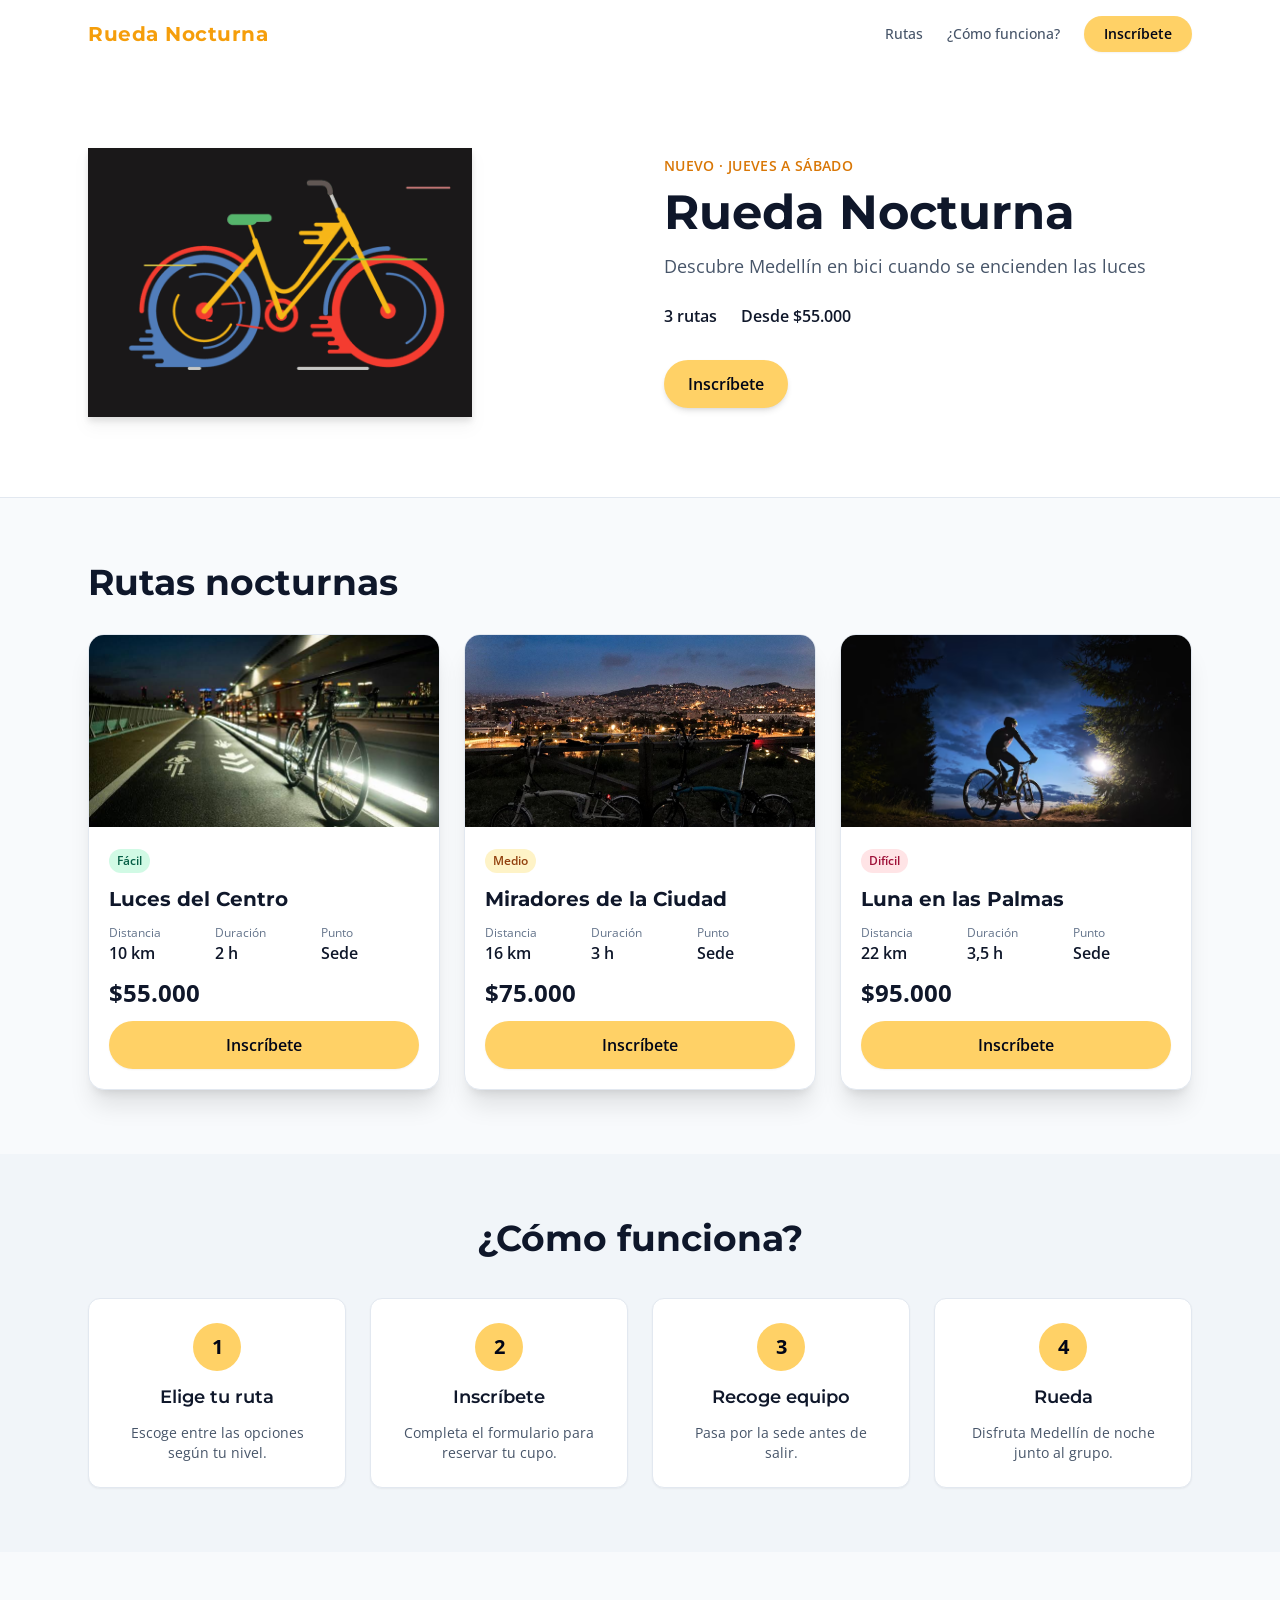
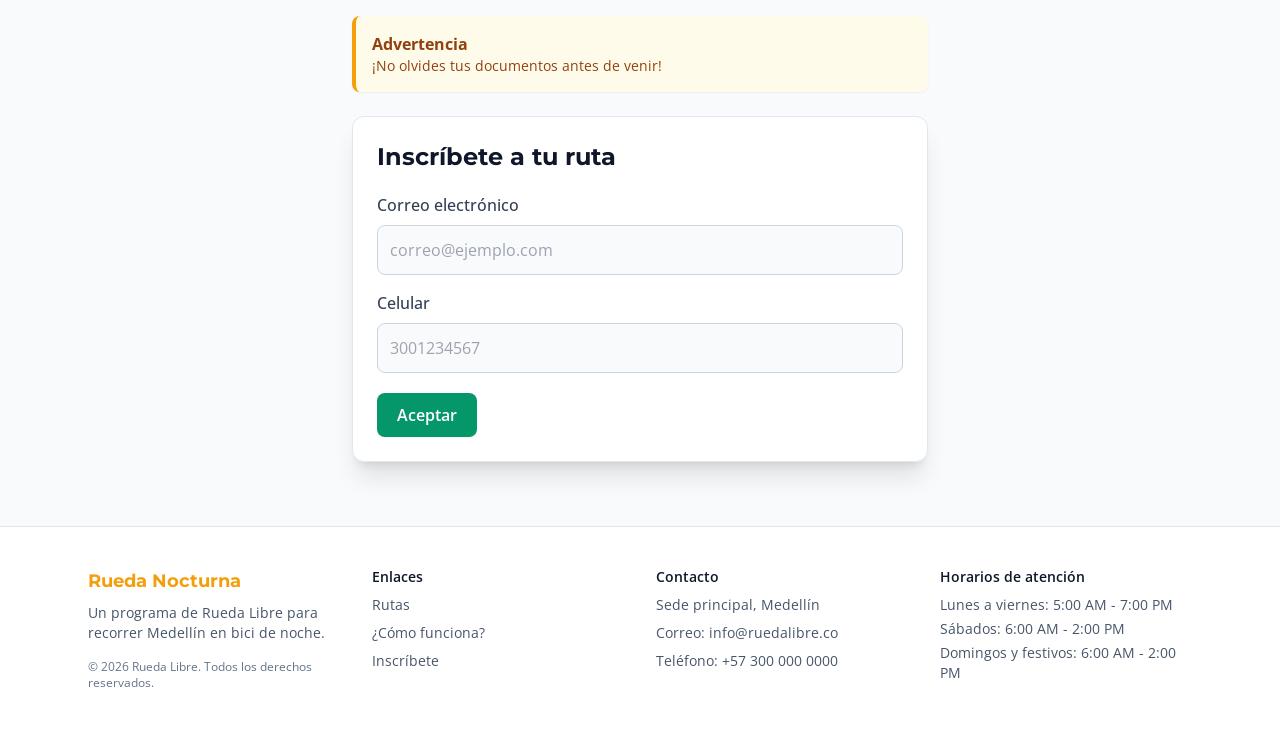
==== commit 92de15b7: "actulizacion del footer" ====
--- a/nocturna/index.html
+++ b/nocturna/index.html
@@ -158,21 +158,34 @@
     </main>
 
     <footer class="bg-white dark:bg-slate-900 border-t border-slate-200 dark:border-slate-800 transition-colors">
-        <div class="max-w-6xl mx-auto px-4 sm:px-6 py-10 flex flex-col md:flex-row justify-between gap-8">
-            <div class="md:max-w-xs">
+        <div class="max-w-6xl mx-auto px-4 sm:px-6 py-10 grid grid-cols-1 md:grid-cols-4 gap-8">
+            <div>
                 <p class="text-lg font-bold font-display text-amber-500 dark:text-farol">Rueda Nocturna</p>
                 <p class="text-sm text-slate-600 dark:text-slate-400 mt-2">Un programa de Rueda Libre para recorrer Medellín en bici de noche.</p>
+                <p class="text-xs text-slate-500 dark:text-slate-500 mt-4">&copy; 2026 Rueda Libre. Todos los derechos reservados.</p>
             </div>
+
             <div class="flex flex-col gap-2">
                 <p class="font-semibold text-sm text-slate-900 dark:text-slate-200">Enlaces</p>
                 <a href="#rutas" class="text-sm text-slate-600 dark:text-slate-400 hover:text-amber-500 dark:hover:text-farol transition-colors">Rutas</a>
                 <a href="#como-funciona" class="text-sm text-slate-600 dark:text-slate-400 hover:text-amber-500 dark:hover:text-farol transition-colors">¿Cómo funciona?</a>
                 <a href="#inscripcion" class="text-sm text-slate-600 dark:text-slate-400 hover:text-amber-500 dark:hover:text-farol transition-colors">Inscríbete</a>
             </div>
+
             <div class="flex flex-col gap-2">
                 <p class="font-semibold text-sm text-slate-900 dark:text-slate-200">Contacto</p>
-                <p class="text-sm text-slate-600 dark:text-slate-400">Sede de Rueda Libre, Medellín</p>
-                <p class="text-sm text-slate-600 dark:text-slate-400">hola@ruedalibre.co</p>
+                <p class="text-sm text-slate-600 dark:text-slate-400">Sede principal, Medellín</p>
+                <p class="text-sm text-slate-600 dark:text-slate-400">Correo: <a href="mailto:info@ruedalibre.co" class="hover:underline">info@ruedalibre.co</a></p>
+                <p class="text-sm text-slate-600 dark:text-slate-400">Teléfono: <a href="tel:+573000000000" class="hover:underline">+57 300 000 0000</a></p>
+            </div>
+
+            <div class="flex flex-col gap-2">
+                <p class="font-semibold text-sm text-slate-900 dark:text-slate-200">Horarios de atención</p>
+                <ul class="text-sm text-slate-600 dark:text-slate-400 space-y-1">
+                    <li>Lunes a viernes: 5:00 AM - 7:00 PM</li>
+                    <li>Sábados: 6:00 AM - 2:00 PM</li>
+                    <li>Domingos y festivos: 6:00 AM - 2:00 PM</li>
+                </ul>
             </div>
         </div>
     </footer>
--- a/nocturna/src/output.css
+++ b/nocturna/src/output.css
@@ -747,6 +747,12 @@
   margin-bottom: calc(1.5rem * var(--tw-space-y-reverse));
 }
 
+.space-y-1 > :not([hidden]) ~ :not([hidden]){
+  --tw-space-y-reverse: 0;
+  margin-top: calc(0.25rem * calc(1 - var(--tw-space-y-reverse)));
+  margin-bottom: calc(0.25rem * var(--tw-space-y-reverse));
+}
+
 .overflow-hidden{
   overflow: hidden;
 }
@@ -1149,6 +1155,11 @@
 .text-yellow-300{
   --tw-text-opacity: 1;
   color: rgb(253 224 71 / var(--tw-text-opacity, 1));
+}
+
+.text-slate-400{
+  --tw-text-opacity: 1;
+  color: rgb(148 163 184 / var(--tw-text-opacity, 1));
 }
 
 .underline{
@@ -1232,6 +1243,10 @@
   color: rgb(245 158 11 / var(--tw-text-opacity, 1));
 }
 
+.hover\:underline:hover{
+  text-decoration-line: underline;
+}
+
 .hover\:shadow-gray-200:hover{
   --tw-shadow-color: #e5e7eb;
   --tw-shadow: var(--tw-shadow-colored);
@@ -1361,6 +1376,10 @@
     flex-basis: calc(50% - 0.75rem);
   }
 
+  .md\:grid-cols-4{
+    grid-template-columns: repeat(4, minmax(0, 1fr));
+  }
+
   .md\:flex-row{
     flex-direction: row;
   }
@@ -1490,6 +1509,11 @@
     color: rgb(255 255 255 / var(--tw-text-opacity, 1));
   }
 
+  .dark\:text-slate-500{
+    --tw-text-opacity: 1;
+    color: rgb(100 116 139 / var(--tw-text-opacity, 1));
+  }
+
   .dark\:hover\:text-farol:hover{
     --tw-text-opacity: 1;
     color: rgb(255 209 102 / var(--tw-text-opacity, 1));
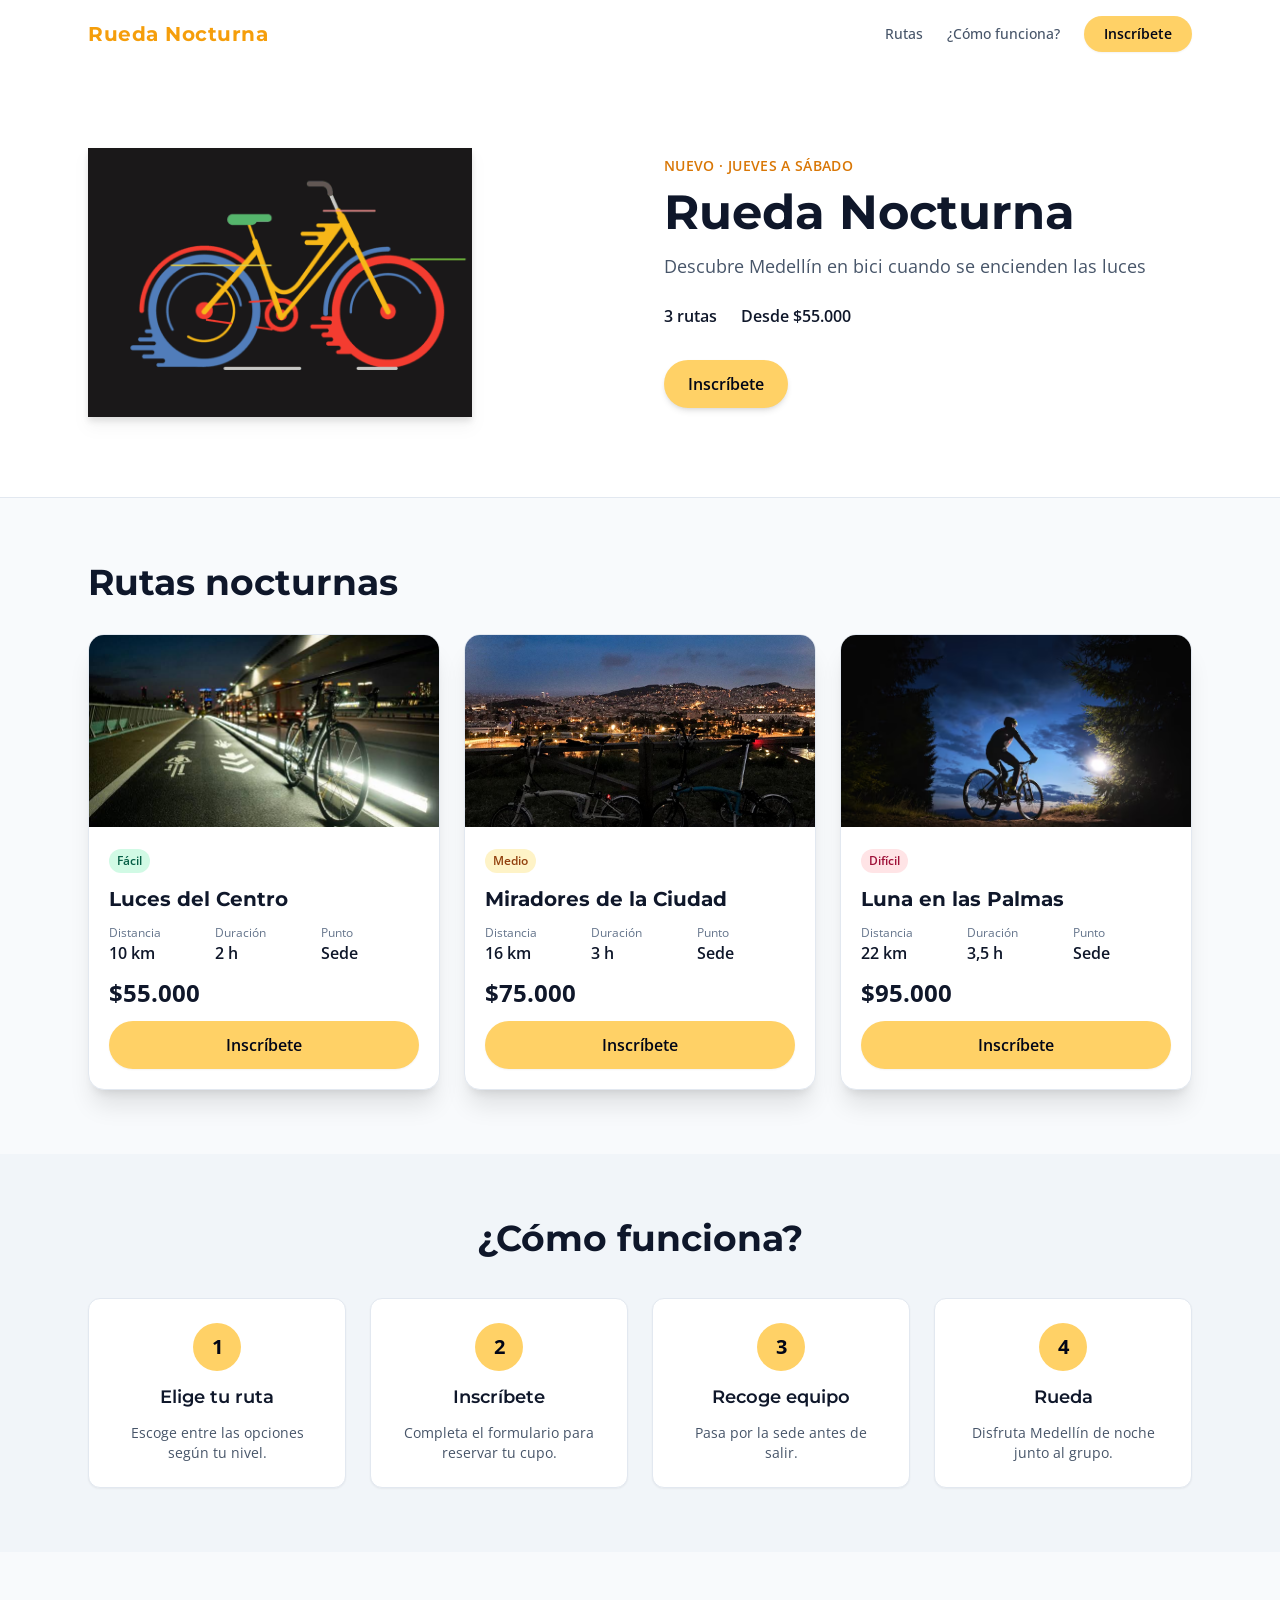
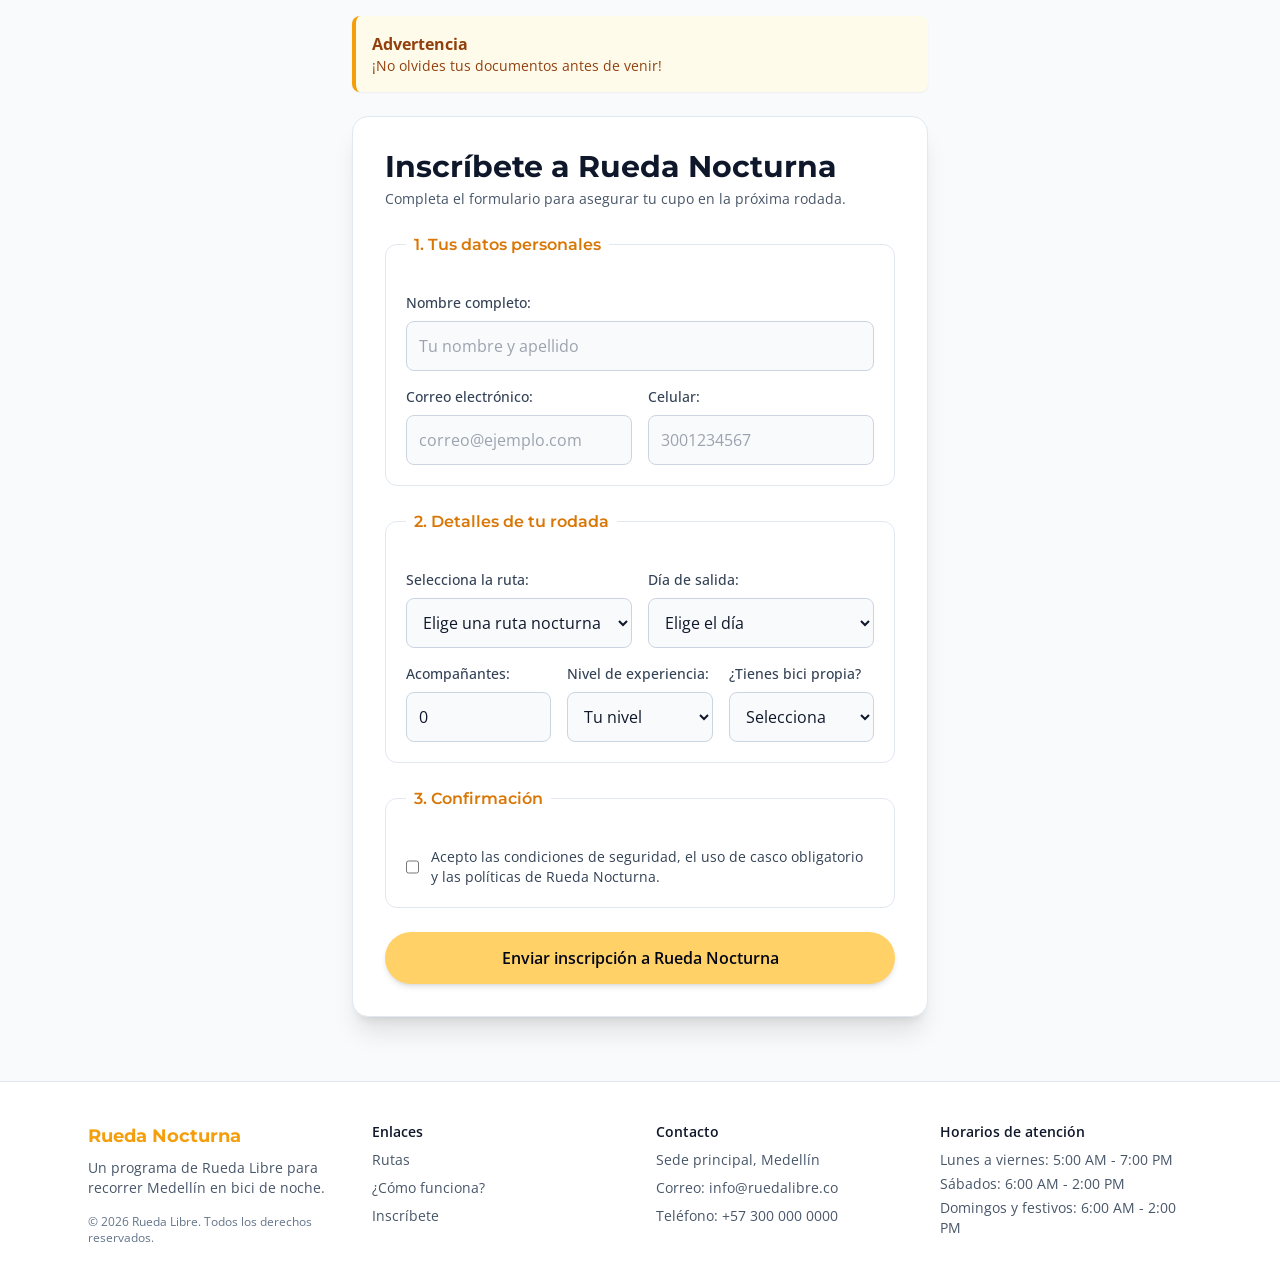
==== commit 1c3304a2: "Sección de inscripción funcionando en la landing." ====
--- a/nocturna/index.html
+++ b/nocturna/index.html
@@ -136,27 +136,115 @@
                         <p class="font-bold">Advertencia</p>
                         <p class="text-sm">¡No olvides tus documentos antes de venir!</p>
                     </div>
-                    <form class="rounded-xl bg-white dark:bg-slate-900 p-6 space-y-5 border border-slate-200 dark:border-slate-800 shadow-xl transition-colors">
-                        <h2 class="text-2xl font-bold font-display">Inscríbete a tu ruta</h2>
-                        <div class="space-y-4">
+
+                    <form class="rounded-2xl bg-white dark:bg-slate-900 p-6 sm:p-8 space-y-6 border border-slate-200 dark:border-slate-800 shadow-xl transition-colors">
+                        <div>
+                            <h2 class="text-2xl md:text-3xl font-bold font-display text-slate-900 dark:text-white">Inscríbete a Rueda Nocturna</h2>
+                            <p class="text-sm text-slate-600 dark:text-slate-400 mt-1">Completa el formulario para asegurar tu cupo en la próxima rodada.</p>
+                        </div>
+
+                        <fieldset class="space-y-4 border border-slate-200 dark:border-slate-800 p-4 sm:p-5 rounded-xl">
+                            <legend class="px-2 font-semibold font-display text-amber-600 dark:text-farol">1. Tus datos personales</legend>
+                            
                             <div>
-                                <label class="block mb-2 font-medium text-slate-700 dark:text-slate-200">Correo electrónico</label>
-                                <input type="email" placeholder="correo@ejemplo.com" class="w-full rounded-lg bg-slate-50 dark:bg-slate-950 border border-slate-300 dark:border-slate-700 p-3 text-slate-900 dark:text-white focus:outline-none focus:ring-2 focus:ring-farol">
-                            </div>
-                            <div>
-                                <label class="block mb-2 font-medium text-slate-700 dark:text-slate-200">Celular</label>
-                                <input type="tel" placeholder="3001234567" class="w-full rounded-lg bg-slate-50 dark:bg-slate-950 border border-slate-300 dark:border-slate-700 p-3 text-slate-900 dark:text-white focus:outline-none focus:ring-2 focus:ring-farol">
-                            </div>
-                        </div>
-                        <button type="submit" class="bg-emerald-600 hover:bg-emerald-500 text-white px-5 py-2.5 rounded-lg font-semibold transition-colors shadow-sm">
-                            Aceptar
+                                <label for="nombre" class="block mb-2 font-medium text-sm text-slate-700 dark:text-slate-200">Nombre completo:</label>
+                                <input type="text" id="nombre" name="nombre" minlength="3" maxlength="100" title="Debe tener al menos 3 caracteres." placeholder="Tu nombre y apellido" required
+                                    class="w-full rounded-lg bg-slate-50 dark:bg-slate-950 border border-slate-300 dark:border-slate-700 p-3 text-slate-900 dark:text-white focus:outline-none focus:ring-2 focus:ring-farol">
+                            </div>
+
+                            <div class="grid grid-cols-1 md:grid-cols-2 gap-4">
+                                <div>
+                                    <label for="correo" class="block mb-2 font-medium text-sm text-slate-700 dark:text-slate-200">Correo electrónico:</label>
+                                    <input type="email" id="correo" name="correo" placeholder="correo@ejemplo.com" required
+                                        class="w-full rounded-lg bg-slate-50 dark:bg-slate-950 border border-slate-300 dark:border-slate-700 p-3 text-slate-900 dark:text-white focus:outline-none focus:ring-2 focus:ring-farol">
+                                </div>
+                                <div>
+                                    <label for="celular" class="block mb-2 font-medium text-sm text-slate-700 dark:text-slate-200">Celular:</label>
+                                    <input type="tel" id="celular" name="celular" inputmode="numeric" pattern="3[0-9]{9}" maxlength="10" title="Debe tener 10 dígitos y empezar por 3." placeholder="3001234567" oninput="this.value = this.value.replace(/[^0-9]/g, '')" required
+                                        class="w-full rounded-lg bg-slate-50 dark:bg-slate-950 border border-slate-300 dark:border-slate-700 p-3 text-slate-900 dark:text-white focus:outline-none focus:ring-2 focus:ring-farol">
+                                </div>
+                            </div>
+                        </fieldset>
+
+                        <fieldset class="space-y-4 border border-slate-200 dark:border-slate-800 p-4 sm:p-5 rounded-xl">
+                            <legend class="px-2 font-semibold font-display text-amber-600 dark:text-farol">2. Detalles de tu rodada</legend>
+
+                            <div class="grid grid-cols-1 md:grid-cols-2 gap-4">
+                                <div>
+                                    <label for="ruta" class="block mb-2 font-medium text-sm text-slate-700 dark:text-slate-200">Selecciona la ruta:</label>
+                                    <select id="ruta" name="ruta" required
+                                        class="w-full rounded-lg bg-slate-50 dark:bg-slate-950 border border-slate-300 dark:border-slate-700 p-3 text-slate-900 dark:text-white focus:outline-none focus:ring-2 focus:ring-farol">
+                                        <option value="" selected disabled>Elige una ruta nocturna</option>
+                                        <option value="luces-centro">Luces del Centro ($55.000)</option>
+                                        <option value="miradores">Miradores de la Ciudad ($75.000)</option>
+                                        <option value="palmas">Luna en las Palmas ($95.000)</option>
+                                    </select>
+                                </div>
+
+                                <div>
+                                    <label for="dia" class="block mb-2 font-medium text-sm text-slate-700 dark:text-slate-200">Día de salida:</label>
+                                    <select id="dia" name="dia" required
+                                        class="w-full rounded-lg bg-slate-50 dark:bg-slate-950 border border-slate-300 dark:border-slate-700 p-3 text-slate-900 dark:text-white focus:outline-none focus:ring-2 focus:ring-farol">
+                                        <option value="" selected disabled>Elige el día</option>
+                                        <option value="jueves">Jueves</option>
+                                        <option value="viernes">Viernes</option>
+                                        <option value="sabado">Sábado</option>
+                                    </select>
+                                </div>
+                            </div>
+
+                            <div class="grid grid-cols-1 md:grid-cols-3 gap-4">
+                                <div>
+                                    <label for="acompanantes" class="block mb-2 font-medium text-sm text-slate-700 dark:text-slate-200">Acompañantes:</label>
+                                    <input type="number" id="acompanantes" name="acompanantes" min="0" max="6" value="0" required
+                                        class="w-full rounded-lg bg-slate-50 dark:bg-slate-950 border border-slate-300 dark:border-slate-700 p-3 text-slate-900 dark:text-white focus:outline-none focus:ring-2 focus:ring-farol">
+                                </div>
+
+                                <div>
+                                    <label for="experiencia" class="block mb-2 font-medium text-sm text-slate-700 dark:text-slate-200">Nivel de experiencia:</label>
+                                    <select id="experiencia" name="experiencia" required
+                                        class="w-full rounded-lg bg-slate-50 dark:bg-slate-950 border border-slate-300 dark:border-slate-700 p-3 text-slate-900 dark:text-white focus:outline-none focus:ring-2 focus:ring-farol">
+                                        <option value="" selected disabled>Tu nivel</option>
+                                        <option value="principiante">Principiante</option>
+                                        <option value="intermedio">Intermedio</option>
+                                        <option value="avanzado">Avanzado</option>
+                                    </select>
+                                </div>
+
+                                <div>
+                                    <label for="biciPropia" class="block mb-2 font-medium text-sm text-slate-700 dark:text-slate-200">¿Tienes bici propia?</label>
+                                    <select id="biciPropia" name="biciPropia" required
+                                        class="w-full rounded-lg bg-slate-50 dark:bg-slate-950 border border-slate-300 dark:border-slate-700 p-3 text-slate-900 dark:text-white focus:outline-none focus:ring-2 focus:ring-farol">
+                                        <option value="" selected disabled>Selecciona</option>
+                                        <option value="si">Sí</option>
+                                        <option value="no">No (alquilar en sede)</option>
+                                    </select>
+                                </div>
+                            </div>
+                        </fieldset>
+
+                        <fieldset class="space-y-4 border border-slate-200 dark:border-slate-800 p-4 sm:p-5 rounded-xl">
+                            <legend class="px-2 font-semibold font-display text-amber-600 dark:text-farol">3. Confirmación</legend>
+                            <div class="flex items-center gap-3">
+                                <input type="checkbox" id="politicas" name="aceptaPoliticas" required
+                                    class="w-5 h-5 rounded border-slate-300 text-amber-500 focus:ring-farol">
+                                <label for="politicas" class="text-sm text-slate-700 dark:text-slate-300">
+                                    Acepto las condiciones de seguridad, el uso de casco obligatorio y las políticas de Rueda Nocturna.
+                                </label>
+                            </div>
+                        </fieldset>
+
+                        <button type="submit" class="w-full bg-farol text-slate-950 font-semibold py-3.5 rounded-full hover:brightness-110 shadow-md transition-all text-center">
+                            Enviar inscripción a Rueda Nocturna
                         </button>
                     </form>
                 </div>
             </div>
         </section>
+                </div>
+            </div>
+        </section>
     </main>
-
     <footer class="bg-white dark:bg-slate-900 border-t border-slate-200 dark:border-slate-800 transition-colors">
         <div class="max-w-6xl mx-auto px-4 sm:px-6 py-10 grid grid-cols-1 md:grid-cols-4 gap-8">
             <div>
--- a/nocturna/src/output.css
+++ b/nocturna/src/output.css
@@ -593,6 +593,10 @@
   margin-top: 2rem;
 }
 
+.mt-1{
+  margin-top: 0.25rem;
+}
+
 .block{
   display: block;
 }
@@ -625,20 +629,24 @@
   height: auto;
 }
 
+.h-5{
+  height: 1.25rem;
+}
+
 .w-12{
   width: 3rem;
 }
 
-.w-40{
-  width: 10rem;
+.w-64{
+  width: 16rem;
 }
 
 .w-full{
   width: 100%;
 }
 
-.w-64{
-  width: 16rem;
+.w-5{
+  width: 1.25rem;
 }
 
 .max-w-5xl{
@@ -653,6 +661,14 @@
   max-width: 36rem;
 }
 
+.max-w-4xl{
+  max-width: 56rem;
+}
+
+.max-w-3xl{
+  max-width: 48rem;
+}
+
 .flex-1{
   flex: 1 1 0%;
 }
@@ -715,6 +731,12 @@
 
 .gap-8{
   gap: 2rem;
+}
+
+.space-y-1 > :not([hidden]) ~ :not([hidden]){
+  --tw-space-y-reverse: 0;
+  margin-top: calc(0.25rem * calc(1 - var(--tw-space-y-reverse)));
+  margin-bottom: calc(0.25rem * var(--tw-space-y-reverse));
 }
 
 .space-y-12 > :not([hidden]) ~ :not([hidden]){
@@ -747,12 +769,6 @@
   margin-bottom: calc(1.5rem * var(--tw-space-y-reverse));
 }
 
-.space-y-1 > :not([hidden]) ~ :not([hidden]){
-  --tw-space-y-reverse: 0;
-  margin-top: calc(0.25rem * calc(1 - var(--tw-space-y-reverse)));
-  margin-bottom: calc(0.25rem * var(--tw-space-y-reverse));
-}
-
 .overflow-hidden{
   overflow: hidden;
 }
@@ -775,6 +791,10 @@
 
 .rounded-xl{
   border-radius: 0.75rem;
+}
+
+.rounded{
+  border-radius: 0.25rem;
 }
 
 .border{
@@ -997,6 +1017,11 @@
   padding-bottom: 1rem;
 }
 
+.py-3\.5{
+  padding-top: 0.875rem;
+  padding-bottom: 0.875rem;
+}
+
 .pb-2{
   padding-bottom: 0.5rem;
 }
@@ -1122,6 +1147,11 @@
   color: rgb(203 213 225 / var(--tw-text-opacity, 1));
 }
 
+.text-slate-400{
+  --tw-text-opacity: 1;
+  color: rgb(148 163 184 / var(--tw-text-opacity, 1));
+}
+
 .text-slate-500{
   --tw-text-opacity: 1;
   color: rgb(100 116 139 / var(--tw-text-opacity, 1));
@@ -1157,9 +1187,9 @@
   color: rgb(253 224 71 / var(--tw-text-opacity, 1));
 }
 
-.text-slate-400{
-  --tw-text-opacity: 1;
-  color: rgb(148 163 184 / var(--tw-text-opacity, 1));
+.text-slate-200{
+  --tw-text-opacity: 1;
+  color: rgb(226 232 240 / var(--tw-text-opacity, 1));
 }
 
 .underline{
@@ -1295,10 +1325,6 @@
 }
 
 @media (min-width: 640px){
-  .sm\:w-48{
-    width: 12rem;
-  }
-
   .sm\:w-80{
     width: 20rem;
   }
@@ -1317,6 +1343,22 @@
 
   .sm\:justify-between{
     justify-content: space-between;
+  }
+
+  .sm\:p-5{
+    padding: 1.25rem;
+  }
+
+  .sm\:p-8{
+    padding: 2rem;
+  }
+
+  .sm\:p-10{
+    padding: 2.5rem;
+  }
+
+  .sm\:p-6{
+    padding: 1.5rem;
   }
 
   .sm\:px-6{
@@ -1368,10 +1410,6 @@
     width: 24rem;
   }
 
-  .md\:max-w-xs{
-    max-width: 20rem;
-  }
-
   .md\:basis-\[calc\(50\%-0\.75rem\)\]{
     flex-basis: calc(50% - 0.75rem);
   }
@@ -1380,6 +1418,14 @@
     grid-template-columns: repeat(4, minmax(0, 1fr));
   }
 
+  .md\:grid-cols-2{
+    grid-template-columns: repeat(2, minmax(0, 1fr));
+  }
+
+  .md\:grid-cols-3{
+    grid-template-columns: repeat(3, minmax(0, 1fr));
+  }
+
   .md\:flex-row{
     flex-direction: row;
   }
@@ -1392,12 +1438,12 @@
     justify-content: flex-start;
   }
 
+  .md\:gap-12{
+    gap: 3rem;
+  }
+
   .md\:gap-6{
     gap: 1.5rem;
-  }
-
-  .md\:gap-12{
-    gap: 3rem;
   }
 
   .md\:py-16{
@@ -1446,11 +1492,6 @@
   .lg\:text-4xl{
     font-size: 2.25rem;
     line-height: 2.5rem;
-  }
-
-  .lg\:text-6xl{
-    font-size: 3.75rem;
-    line-height: 1;
   }
 }
 
@@ -1479,6 +1520,10 @@
     background-color: rgb(2 6 23 / var(--tw-bg-opacity, 1));
   }
 
+  .dark\:bg-slate-900\/30{
+    background-color: rgb(15 23 42 / 0.3);
+  }
+
   .dark\:text-amber-300{
     --tw-text-opacity: 1;
     color: rgb(252 211 77 / var(--tw-text-opacity, 1));
@@ -1504,16 +1549,16 @@
     color: rgb(148 163 184 / var(--tw-text-opacity, 1));
   }
 
+  .dark\:text-slate-500{
+    --tw-text-opacity: 1;
+    color: rgb(100 116 139 / var(--tw-text-opacity, 1));
+  }
+
   .dark\:text-white{
     --tw-text-opacity: 1;
     color: rgb(255 255 255 / var(--tw-text-opacity, 1));
   }
 
-  .dark\:text-slate-500{
-    --tw-text-opacity: 1;
-    color: rgb(100 116 139 / var(--tw-text-opacity, 1));
-  }
-
   .dark\:hover\:text-farol:hover{
     --tw-text-opacity: 1;
     color: rgb(255 209 102 / var(--tw-text-opacity, 1));
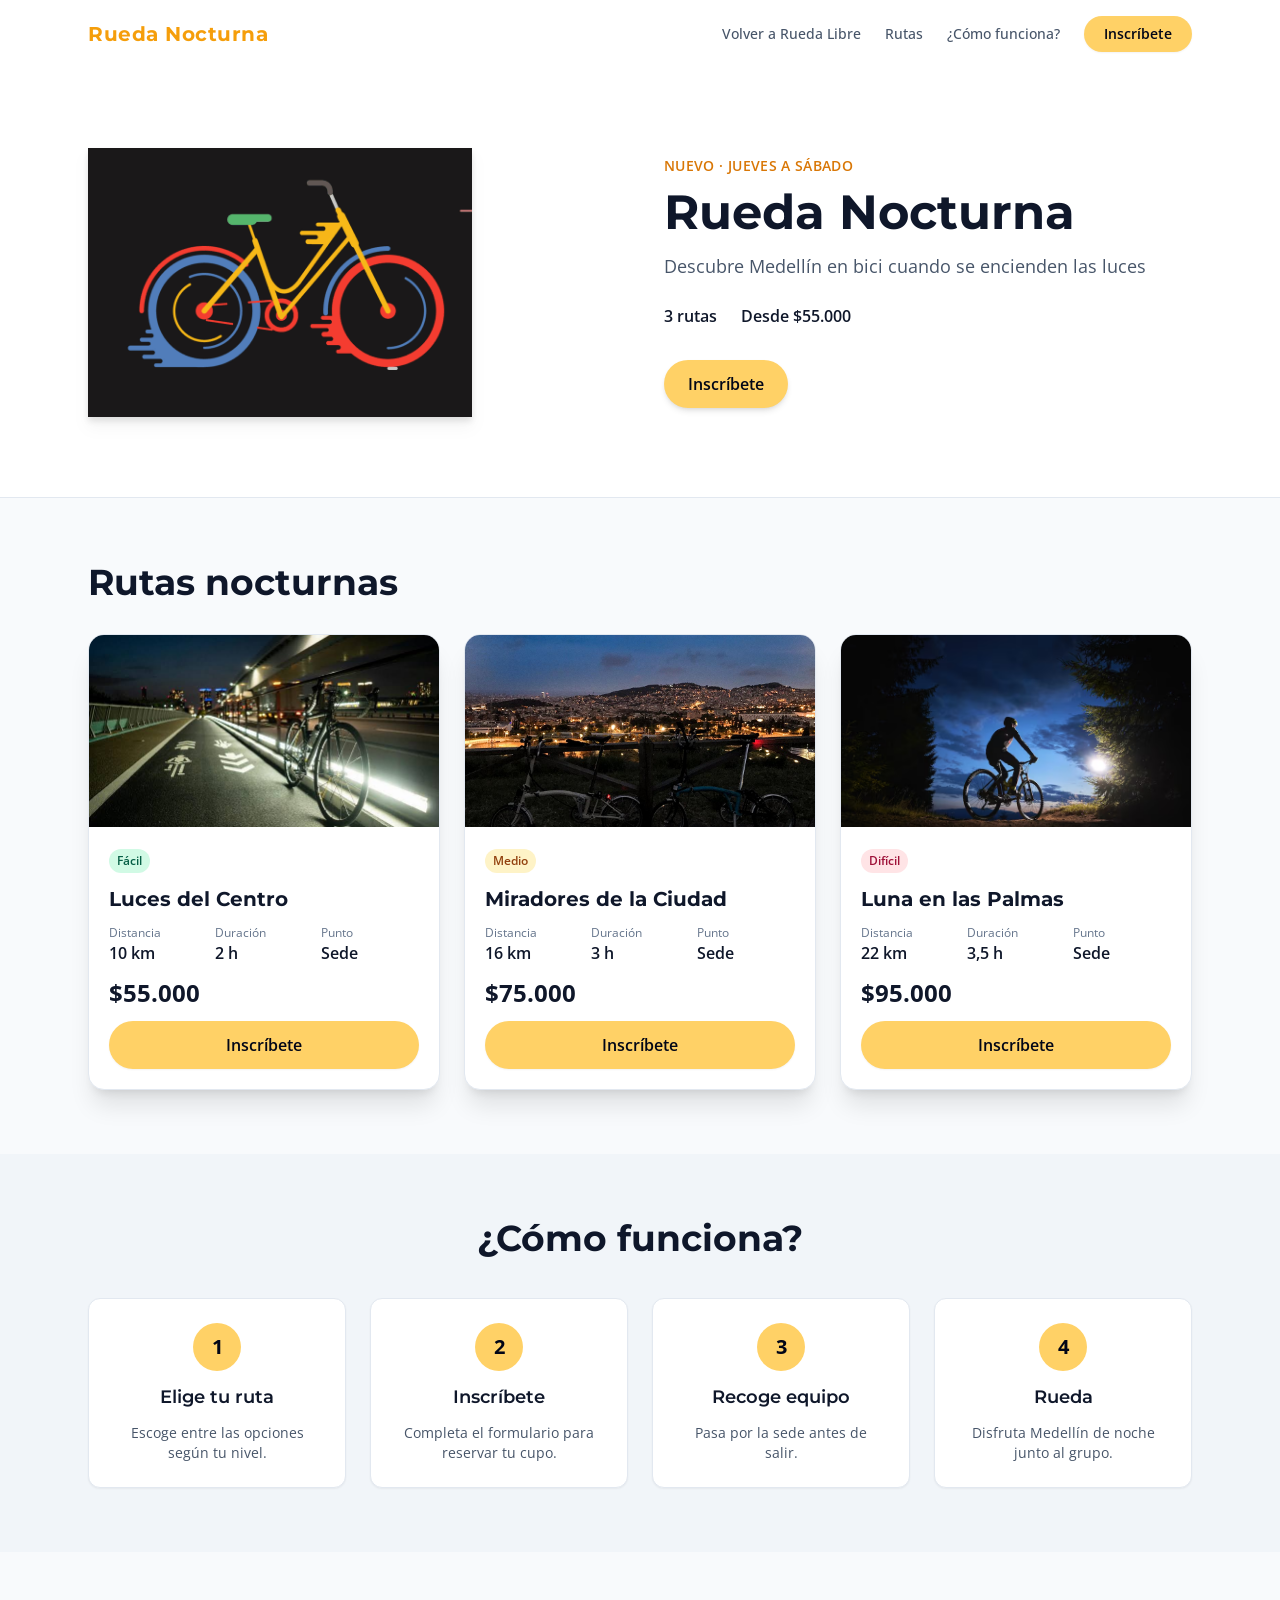
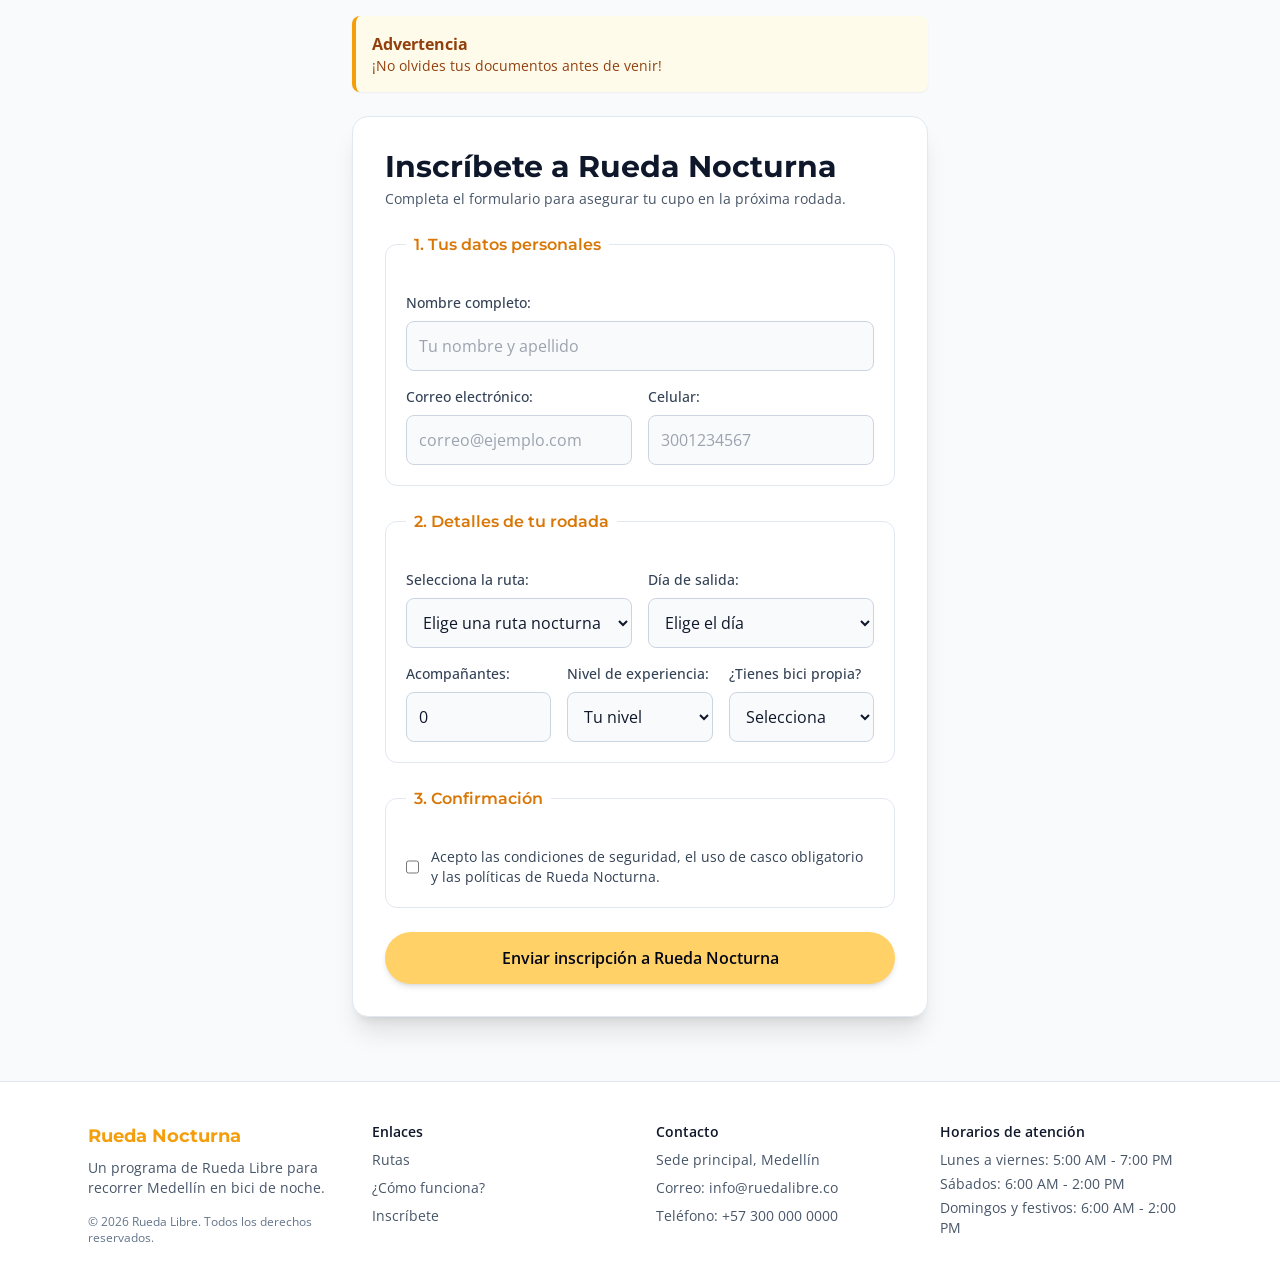
==== commit 77cc91df: "Sitio v2.0 y landing enlazados y publicados." ====
--- a/nocturna/index.html
+++ b/nocturna/index.html
@@ -15,6 +15,9 @@
                 Rueda Nocturna
             </a>
             <div class="flex items-center gap-4 md:gap-6">
+                <a href="../index.html" class="text-sm font-medium text-slate-600 dark:text-slate-300 hover:text-amber-500 dark:hover:text-farol transition-colors">
+                    Volver a Rueda Libre
+                </a>
                 <a href="#rutas" class="hidden md:inline text-sm font-medium text-slate-600 dark:text-slate-300 hover:text-amber-500 dark:hover:text-farol transition-colors">
                     Rutas
                 </a>
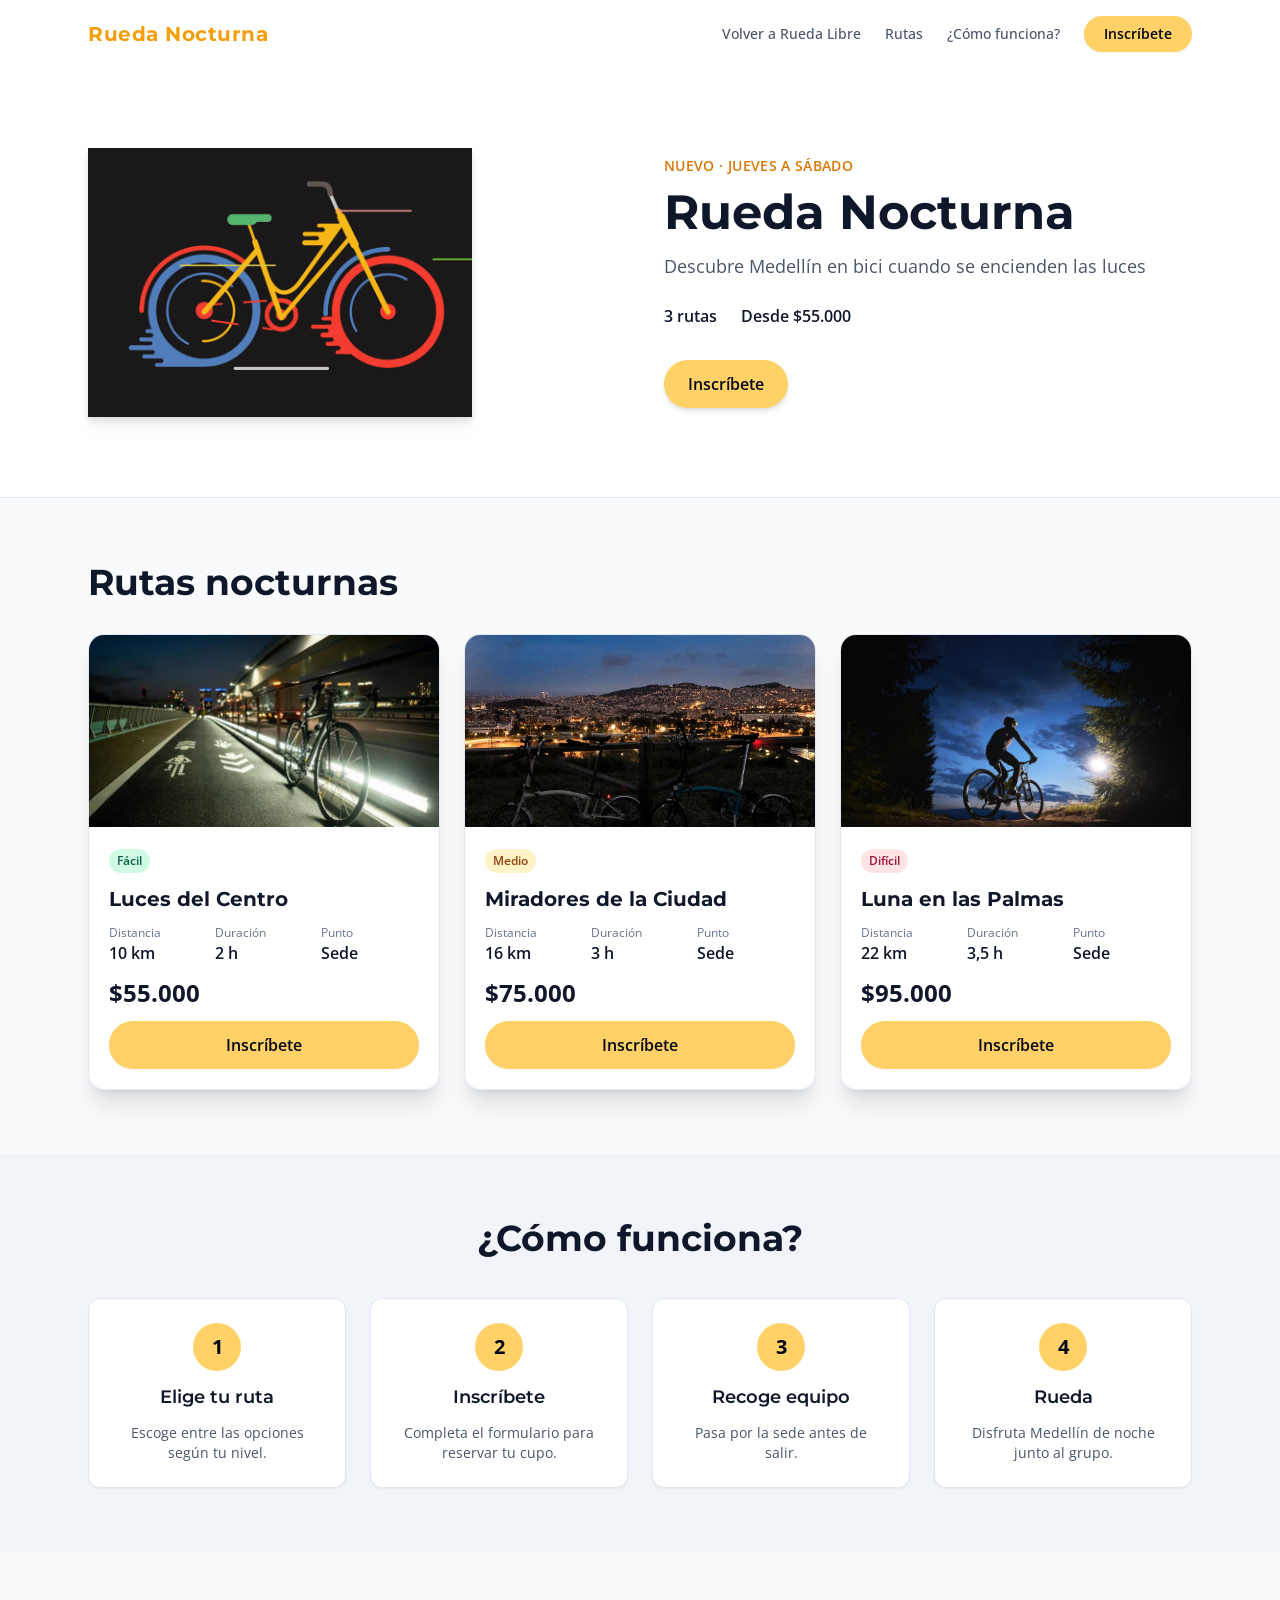
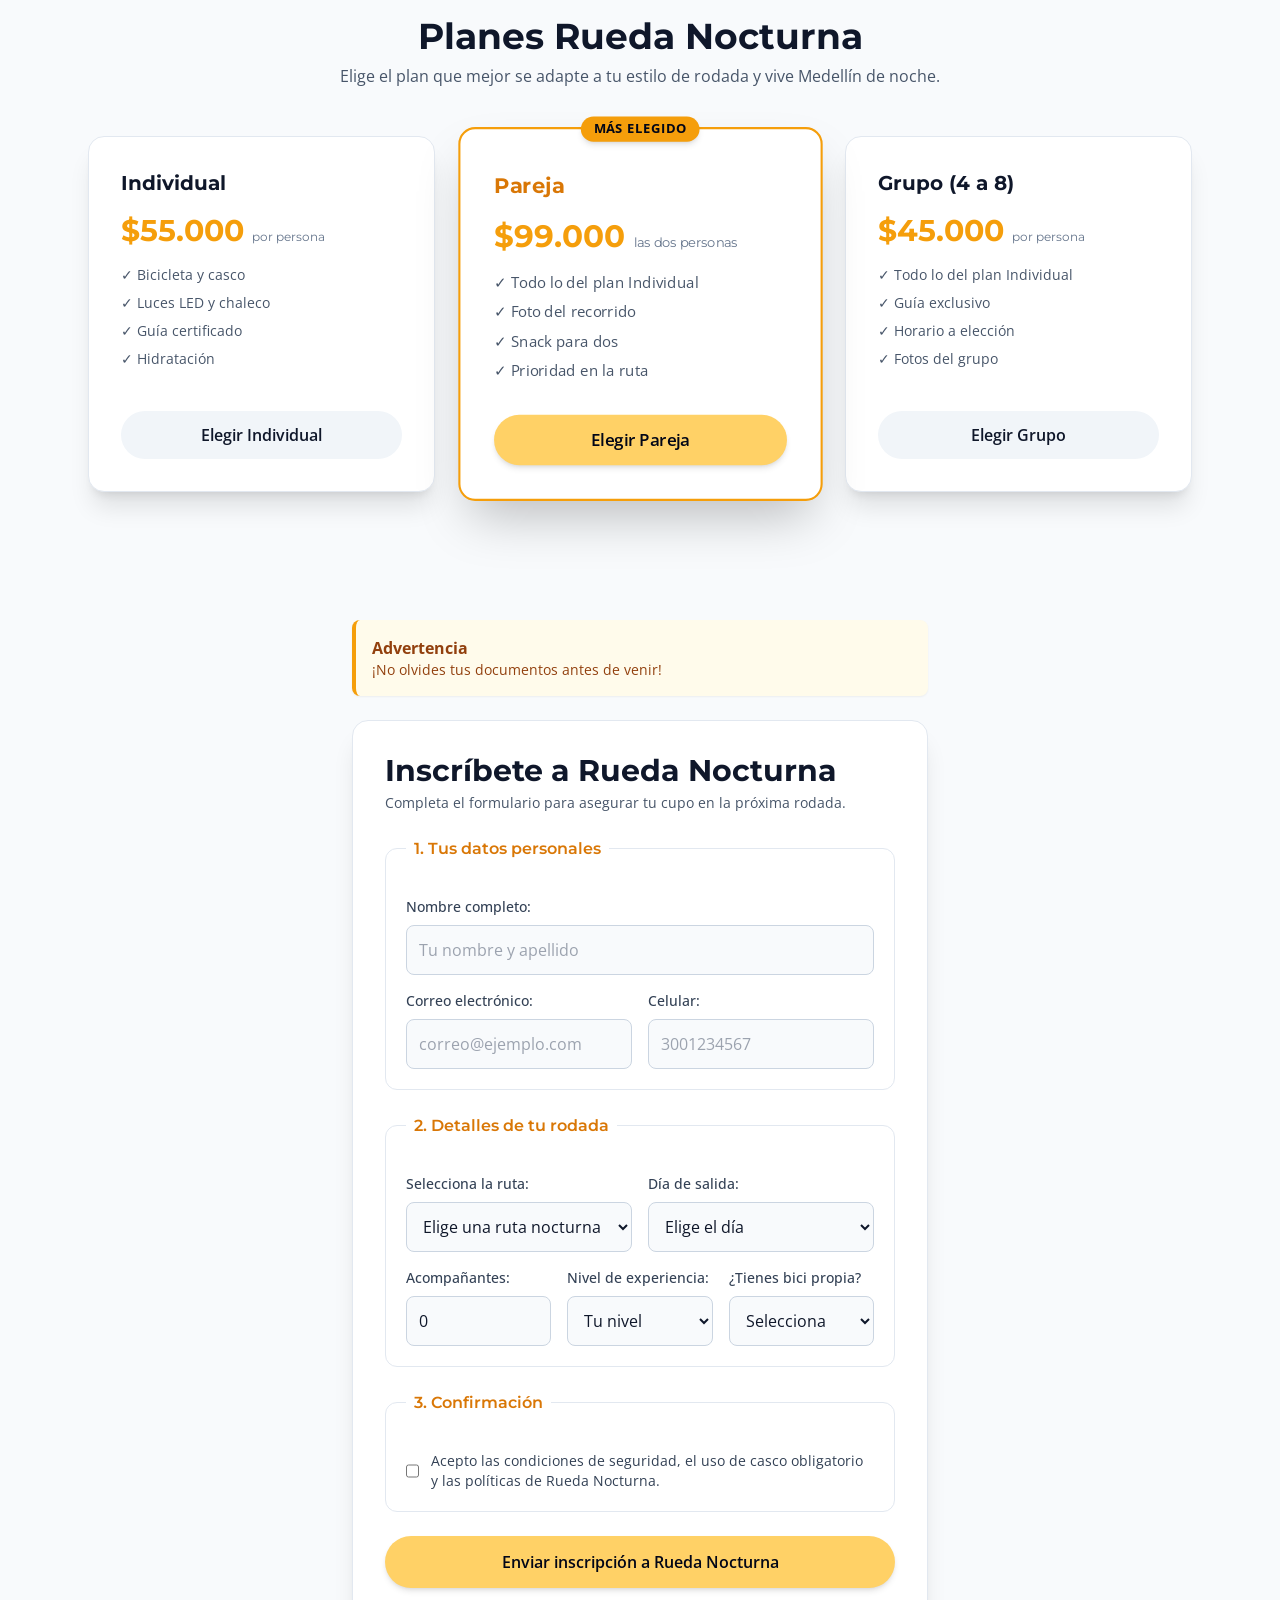
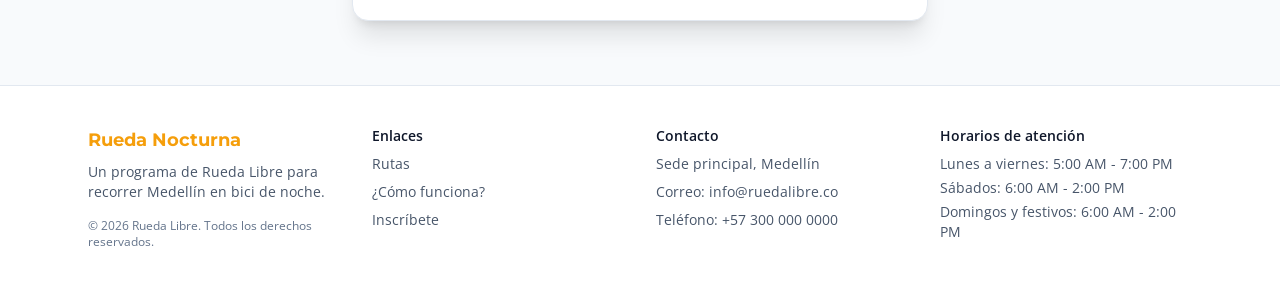
==== commit 6c39fa78: "Sección de planes funcionando en la landing." ====
--- a/nocturna/index.html
+++ b/nocturna/index.html
@@ -132,6 +132,66 @@
             </div>
         </section>
 
+        <section id="planes" class="max-w-6xl mx-auto px-4 sm:px-6 py-12 md:py-16">
+            <div class="text-center max-w-2xl mx-auto mb-12">
+                <h2 class="text-2xl md:text-3xl lg:text-4xl font-bold font-display">Planes Rueda Nocturna</h2>
+                <p class="text-slate-600 dark:text-slate-400 mt-2">Elige el plan que mejor se adapte a tu estilo de rodada y vive Medellín de noche.</p>
+            </div>
+
+            <div class="grid grid-cols-1 lg:grid-cols-3 gap-8 items-stretch">
+                <article class="bg-white dark:bg-slate-900 border border-slate-200 dark:border-slate-800 rounded-2xl p-6 sm:p-8 flex flex-col justify-between shadow-xl transition-all">
+                    <div class="space-y-4">
+                        <h3 class="text-xl font-bold font-display">Individual</h3>
+                        <p class="text-3xl font-bold font-display text-amber-500 dark:text-farol">$55.000 <span class="text-xs font-normal text-slate-500">por persona</span></p>
+                        <ul class="space-y-2 text-sm text-slate-600 dark:text-slate-300">
+                            <li class="flex items-center gap-2">✓ Bicicleta y casco</li>
+                            <li class="flex items-center gap-2">✓ Luces LED y chaleco</li>
+                            <li class="flex items-center gap-2">✓ Guía certificado</li>
+                            <li class="flex items-center gap-2">✓ Hidratación</li>
+                        </ul>
+                    </div>
+                    <a href="#inscripcion" class="mt-8 block text-center bg-slate-100 dark:bg-slate-800 text-slate-900 dark:text-white font-semibold py-3 rounded-full hover:bg-slate-200 dark:hover:bg-slate-700 transition-all">
+                        Elegir Individual
+                    </a>
+                </article>
+
+                <article class="bg-white dark:bg-slate-900 border-2 border-amber-500 dark:border-farol rounded-2xl p-6 sm:p-8 flex flex-col justify-between shadow-2xl relative transition-all scale-105">
+                    <span class="absolute -top-3 left-1/2 -translate-x-1/2 bg-amber-500 dark:bg-farol text-slate-950 text-xs font-bold uppercase tracking-wider px-3 py-1 rounded-full shadow-md">
+                        Más elegido
+                    </span>
+                    <div class="space-y-4 mt-2">
+                        <h3 class="text-xl font-bold font-display text-amber-600 dark:text-farol">Pareja</h3>
+                        <p class="text-3xl font-bold font-display text-amber-500 dark:text-farol">$99.000 <span class="text-xs font-normal text-slate-500">las dos personas</span></p>
+                        <ul class="space-y-2 text-sm text-slate-600 dark:text-slate-300">
+                            <li class="flex items-center gap-2">✓ Todo lo del plan Individual</li>
+                            <li class="flex items-center gap-2">✓ Foto del recorrido</li>
+                            <li class="flex items-center gap-2">✓ Snack para dos</li>
+                            <li class="flex items-center gap-2">✓ Prioridad en la ruta</li>
+                        </ul>
+                    </div>
+                    <a href="#inscripcion" class="mt-8 block text-center bg-farol text-slate-950 font-semibold py-3 rounded-full hover:brightness-110 shadow-md transition-all">
+                        Elegir Pareja
+                    </a>
+                </article>
+
+                <article class="bg-white dark:bg-slate-900 border border-slate-200 dark:border-slate-800 rounded-2xl p-6 sm:p-8 flex flex-col justify-between shadow-xl transition-all">
+                    <div class="space-y-4">
+                        <h3 class="text-xl font-bold font-display">Grupo (4 a 8)</h3>
+                        <p class="text-3xl font-bold font-display text-amber-500 dark:text-farol">$45.000 <span class="text-xs font-normal text-slate-500">por persona</span></p>
+                        <ul class="space-y-2 text-sm text-slate-600 dark:text-slate-300">
+                            <li class="flex items-center gap-2">✓ Todo lo del plan Individual</li>
+                            <li class="flex items-center gap-2">✓ Guía exclusivo</li>
+                            <li class="flex items-center gap-2">✓ Horario a elección</li>
+                            <li class="flex items-center gap-2">✓ Fotos del grupo</li>
+                        </ul>
+                    </div>
+                    <a href="#inscripcion" class="mt-8 block text-center bg-slate-100 dark:bg-slate-800 text-slate-900 dark:text-white font-semibold py-3 rounded-full hover:bg-slate-200 dark:hover:bg-slate-700 transition-all">
+                        Elegir Grupo
+                    </a>
+                </article>
+            </div>
+        </section>
+
         <section id="inscripcion" class="py-12 md:py-16">
             <div class="max-w-6xl mx-auto px-4 sm:px-6">
                 <div class="max-w-xl mx-auto space-y-6">
--- a/nocturna/src/output.css
+++ b/nocturna/src/output.css
@@ -556,6 +556,22 @@
   display: none;
 }
 
+.absolute{
+  position: absolute;
+}
+
+.relative{
+  position: relative;
+}
+
+.-top-3{
+  top: -0.75rem;
+}
+
+.left-1\/2{
+  left: 50%;
+}
+
 .mx-auto{
   margin-left: auto;
   margin-right: auto;
@@ -597,6 +613,10 @@
   margin-top: 0.25rem;
 }
 
+.mb-12{
+  margin-bottom: 3rem;
+}
+
 .block{
   display: block;
 }
@@ -669,6 +689,10 @@
   max-width: 48rem;
 }
 
+.max-w-2xl{
+  max-width: 42rem;
+}
+
 .flex-1{
   flex: 1 1 0%;
 }
@@ -677,6 +701,17 @@
   flex-shrink: 0;
 }
 
+.-translate-x-1\/2{
+  --tw-translate-x: -50%;
+  transform: translate(var(--tw-translate-x), var(--tw-translate-y)) rotate(var(--tw-rotate)) skewX(var(--tw-skew-x)) skewY(var(--tw-skew-y)) scaleX(var(--tw-scale-x)) scaleY(var(--tw-scale-y));
+}
+
+.scale-105{
+  --tw-scale-x: 1.05;
+  --tw-scale-y: 1.05;
+  transform: translate(var(--tw-translate-x), var(--tw-translate-y)) rotate(var(--tw-rotate)) skewX(var(--tw-skew-x)) skewY(var(--tw-skew-y)) scaleX(var(--tw-scale-x)) scaleY(var(--tw-scale-y));
+}
+
 .grid-cols-1{
   grid-template-columns: repeat(1, minmax(0, 1fr));
 }
@@ -703,6 +738,10 @@
 
 .items-center{
   align-items: center;
+}
+
+.items-stretch{
+  align-items: stretch;
 }
 
 .justify-center{
@@ -769,6 +808,12 @@
   margin-bottom: calc(1.5rem * var(--tw-space-y-reverse));
 }
 
+.space-y-2 > :not([hidden]) ~ :not([hidden]){
+  --tw-space-y-reverse: 0;
+  margin-top: calc(0.5rem * calc(1 - var(--tw-space-y-reverse)));
+  margin-bottom: calc(0.5rem * var(--tw-space-y-reverse));
+}
+
 .overflow-hidden{
   overflow: hidden;
 }
@@ -799,6 +844,10 @@
 
 .border{
   border-width: 1px;
+}
+
+.border-2{
+  border-width: 2px;
 }
 
 .border-b{
@@ -931,6 +980,11 @@
   background-color: rgb(255 255 255 / var(--tw-bg-opacity, 1));
 }
 
+.bg-amber-500{
+  --tw-bg-opacity: 1;
+  background-color: rgb(245 158 11 / var(--tw-bg-opacity, 1));
+}
+
 .object-contain{
   -o-object-fit: contain;
      object-fit: contain;
@@ -1022,6 +1076,11 @@
   padding-bottom: 0.875rem;
 }
 
+.px-3{
+  padding-left: 0.75rem;
+  padding-right: 0.75rem;
+}
+
 .pb-2{
   padding-bottom: 0.5rem;
 }
@@ -1090,6 +1149,10 @@
   font-weight: 600;
 }
 
+.font-normal{
+  font-weight: 400;
+}
+
 .uppercase{
   text-transform: uppercase;
 }
@@ -1100,6 +1163,10 @@
 
 .tracking-wide{
   letter-spacing: 0.025em;
+}
+
+.tracking-wider{
+  letter-spacing: 0.05em;
 }
 
 .text-amber-300{
@@ -1220,6 +1287,12 @@
   box-shadow: var(--tw-ring-offset-shadow, 0 0 #0000), var(--tw-ring-shadow, 0 0 #0000), var(--tw-shadow);
 }
 
+.shadow-2xl{
+  --tw-shadow: 0 25px 50px -12px rgb(0 0 0 / 0.25);
+  --tw-shadow-colored: 0 25px 50px -12px var(--tw-shadow-color);
+  box-shadow: var(--tw-ring-offset-shadow, 0 0 #0000), var(--tw-ring-shadow, 0 0 #0000), var(--tw-shadow);
+}
+
 .drop-shadow-lg{
   --tw-drop-shadow: drop-shadow(0 10px 8px rgb(0 0 0 / 0.04)) drop-shadow(0 4px 3px rgb(0 0 0 / 0.1));
   filter: var(--tw-blur) var(--tw-brightness) var(--tw-contrast) var(--tw-grayscale) var(--tw-hue-rotate) var(--tw-invert) var(--tw-saturate) var(--tw-sepia) var(--tw-drop-shadow);
@@ -1268,6 +1341,11 @@
   background-color: rgb(220 38 38 / var(--tw-bg-opacity, 1));
 }
 
+.hover\:bg-slate-200:hover{
+  --tw-bg-opacity: 1;
+  background-color: rgb(226 232 240 / var(--tw-bg-opacity, 1));
+}
+
 .hover\:text-amber-500:hover{
   --tw-text-opacity: 1;
   color: rgb(245 158 11 / var(--tw-text-opacity, 1));
@@ -1506,6 +1584,11 @@
     border-color: rgb(30 41 59 / var(--tw-border-opacity, 1));
   }
 
+  .dark\:border-farol{
+    --tw-border-opacity: 1;
+    border-color: rgb(255 209 102 / var(--tw-border-opacity, 1));
+  }
+
   .dark\:bg-slate-900{
     --tw-bg-opacity: 1;
     background-color: rgb(15 23 42 / var(--tw-bg-opacity, 1));
@@ -1524,6 +1607,16 @@
     background-color: rgb(15 23 42 / 0.3);
   }
 
+  .dark\:bg-farol{
+    --tw-bg-opacity: 1;
+    background-color: rgb(255 209 102 / var(--tw-bg-opacity, 1));
+  }
+
+  .dark\:bg-slate-800{
+    --tw-bg-opacity: 1;
+    background-color: rgb(30 41 59 / var(--tw-bg-opacity, 1));
+  }
+
   .dark\:text-amber-300{
     --tw-text-opacity: 1;
     color: rgb(252 211 77 / var(--tw-text-opacity, 1));
@@ -1559,6 +1652,11 @@
     color: rgb(255 255 255 / var(--tw-text-opacity, 1));
   }
 
+  .dark\:hover\:bg-slate-700:hover{
+    --tw-bg-opacity: 1;
+    background-color: rgb(51 65 85 / var(--tw-bg-opacity, 1));
+  }
+
   .dark\:hover\:text-farol:hover{
     --tw-text-opacity: 1;
     color: rgb(255 209 102 / var(--tw-text-opacity, 1));
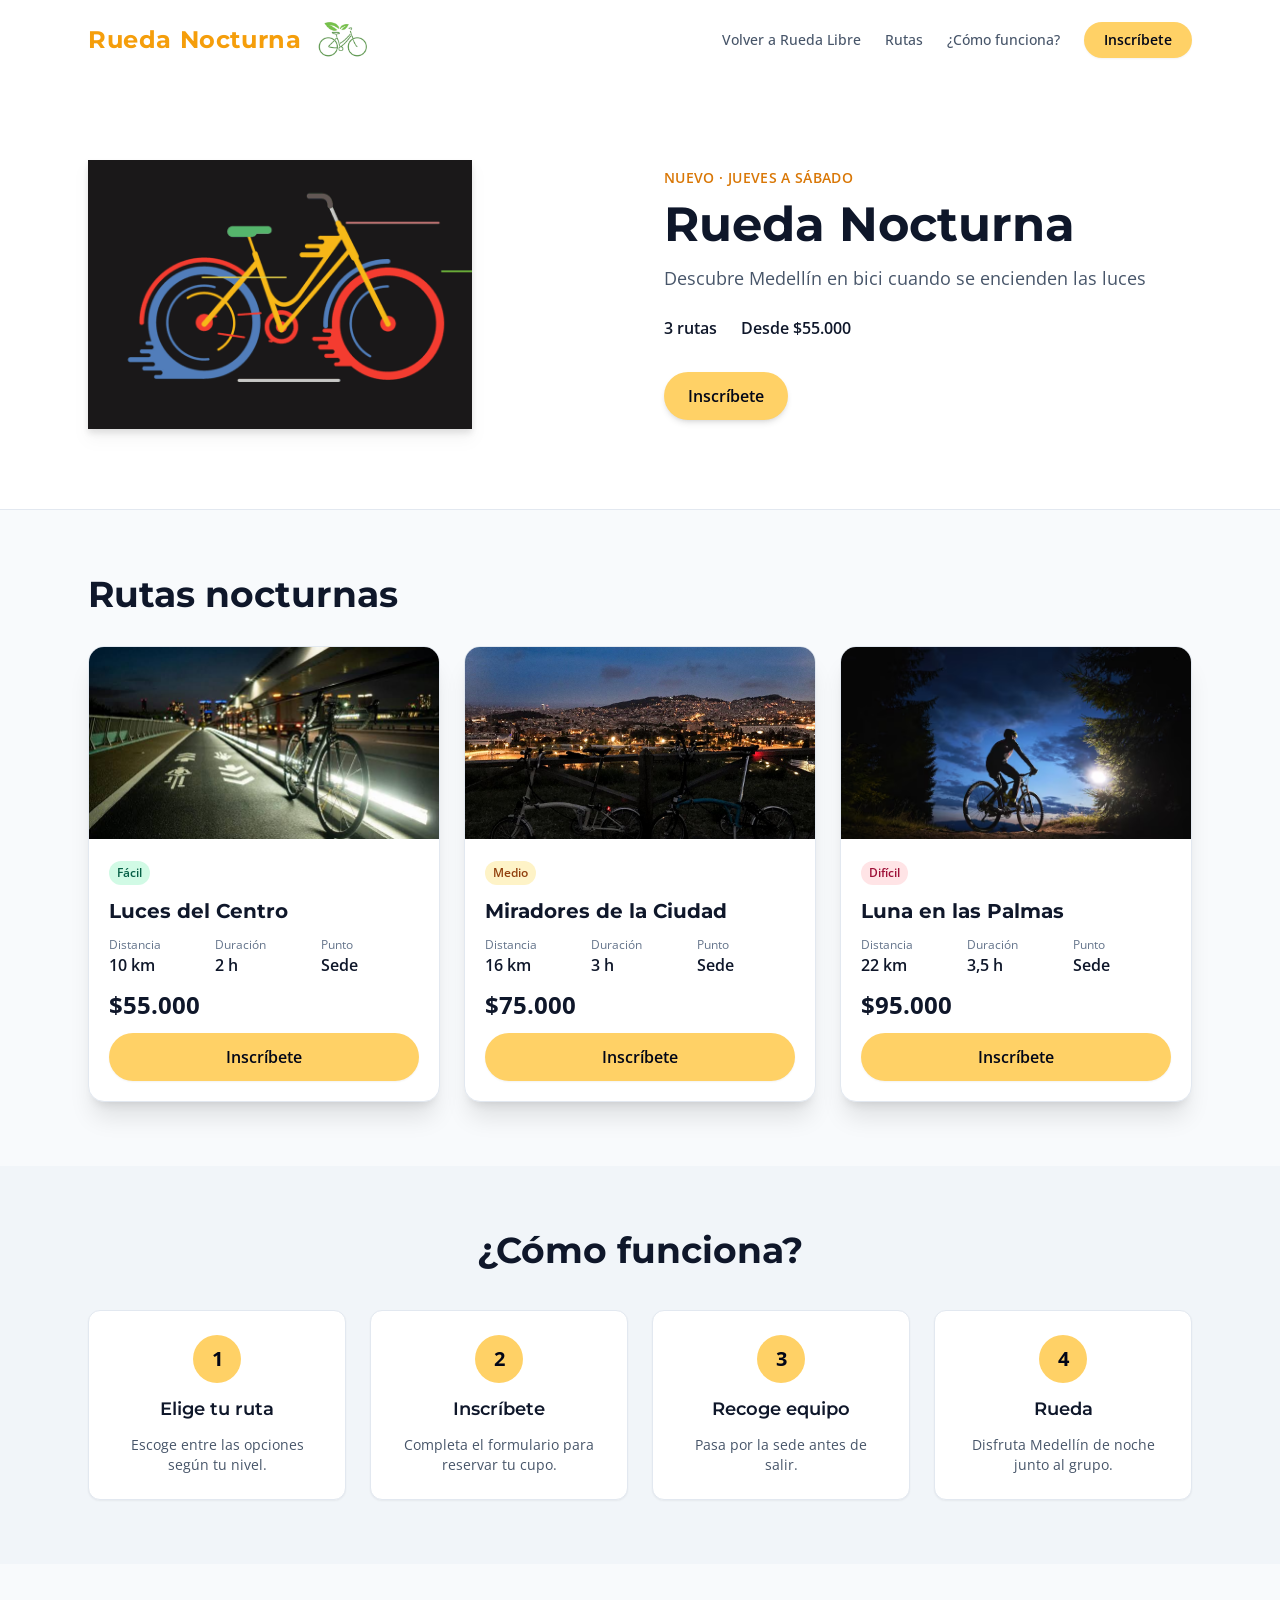
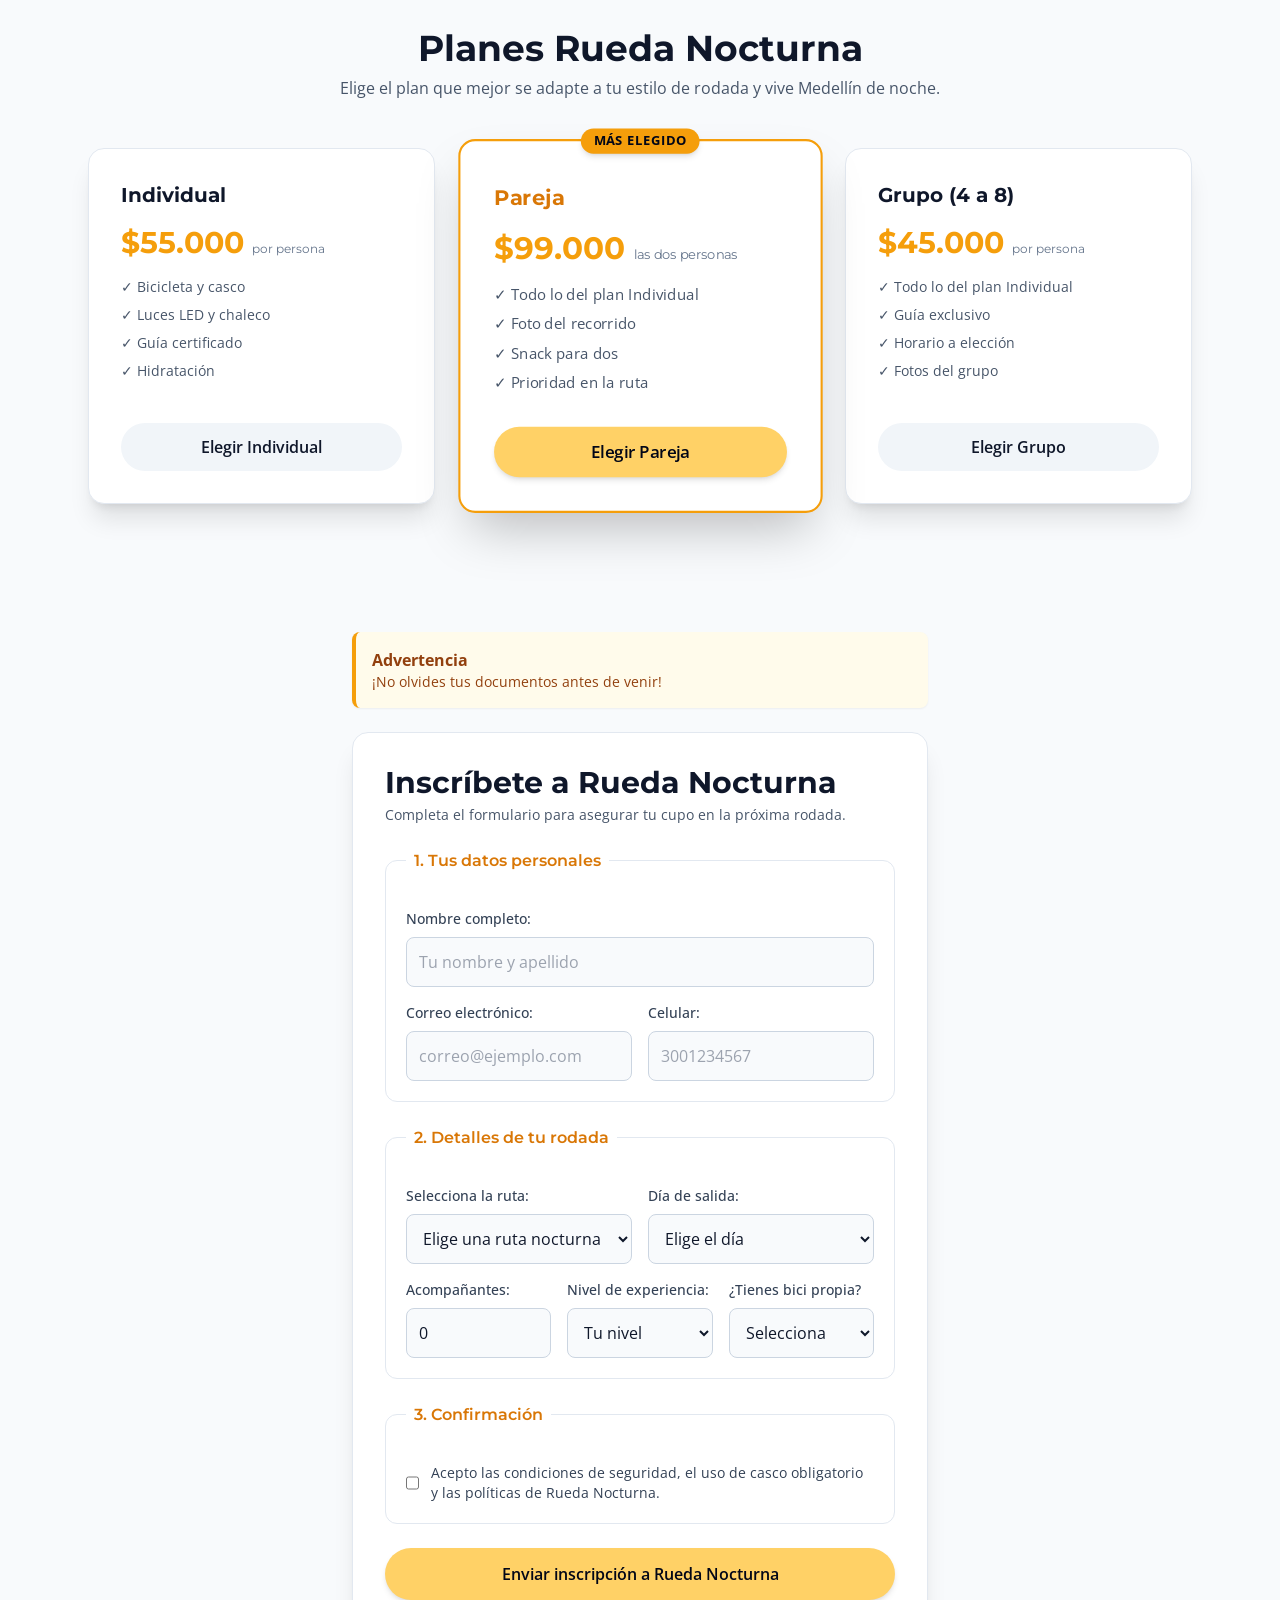
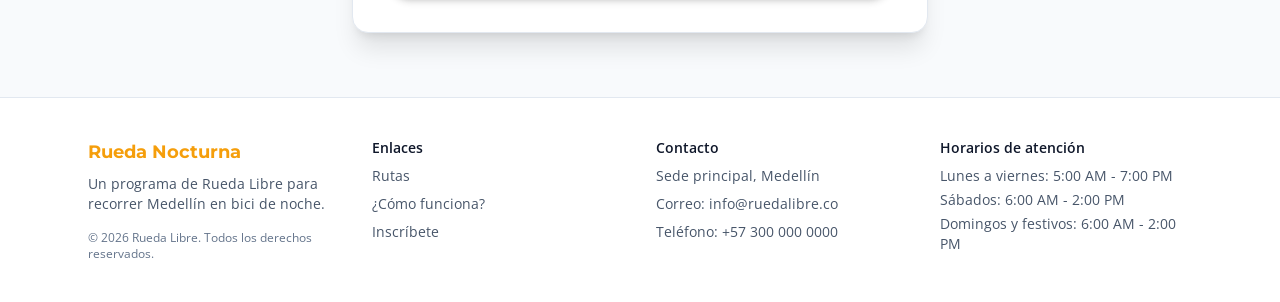
==== commit f6000e70: "actualizacion de las imagenes de Rueda libre y nocturna" ====
--- a/nocturna/index.html
+++ b/nocturna/index.html
@@ -11,9 +11,15 @@
 <body class="bg-slate-50 text-slate-900 dark:bg-slate-950 dark:text-white font-sans transition-colors">
     <header class="bg-white dark:bg-slate-900 border-b border-slate-200 dark:border-slate-800 transition-colors">
         <nav class="max-w-6xl mx-auto px-4 sm:px-6 py-4 flex flex-col md:flex-row justify-between items-center gap-4">
-            <a href="#" class="text-lg sm:text-xl font-bold font-display text-amber-500 dark:text-farol tracking-wide">
-                Rueda Nocturna
-            </a>
+            <!-- CONTENEDOR FLEX: Título y Logo juntos al lado -->
+            <div class="flex items-center gap-3">
+                <a href="#" class="text-xl sm:text-2xl font-bold font-display text-amber-500 dark:text-farol tracking-wide">
+                    Rueda Nocturna
+                </a>
+                <a href="#">
+                    <img src="../assets/img/logo.png" alt="Rueda Libre" width="60"
+                </a>
+            </div>
             <div class="flex items-center gap-4 md:gap-6">
                 <a href="../index.html" class="text-sm font-medium text-slate-600 dark:text-slate-300 hover:text-amber-500 dark:hover:text-farol transition-colors">
                     Volver a Rueda Libre
--- a/nocturna/src/output.css
+++ b/nocturna/src/output.css
@@ -653,6 +653,10 @@
   height: 1.25rem;
 }
 
+.h-10{
+  height: 2.5rem;
+}
+
 .w-12{
   width: 3rem;
 }
@@ -667,6 +671,10 @@
 
 .w-5{
   width: 1.25rem;
+}
+
+.w-10{
+  width: 2.5rem;
 }
 
 .max-w-5xl{
@@ -1407,6 +1415,10 @@
     width: 20rem;
   }
 
+  .sm\:w-12{
+    width: 3rem;
+  }
+
   .sm\:grid-cols-2{
     grid-template-columns: repeat(2, minmax(0, 1fr));
   }
@@ -1472,6 +1484,11 @@
   .sm\:text-xl{
     font-size: 1.25rem;
     line-height: 1.75rem;
+  }
+
+  .sm\:text-2xl{
+    font-size: 1.5rem;
+    line-height: 2rem;
   }
 }
 
